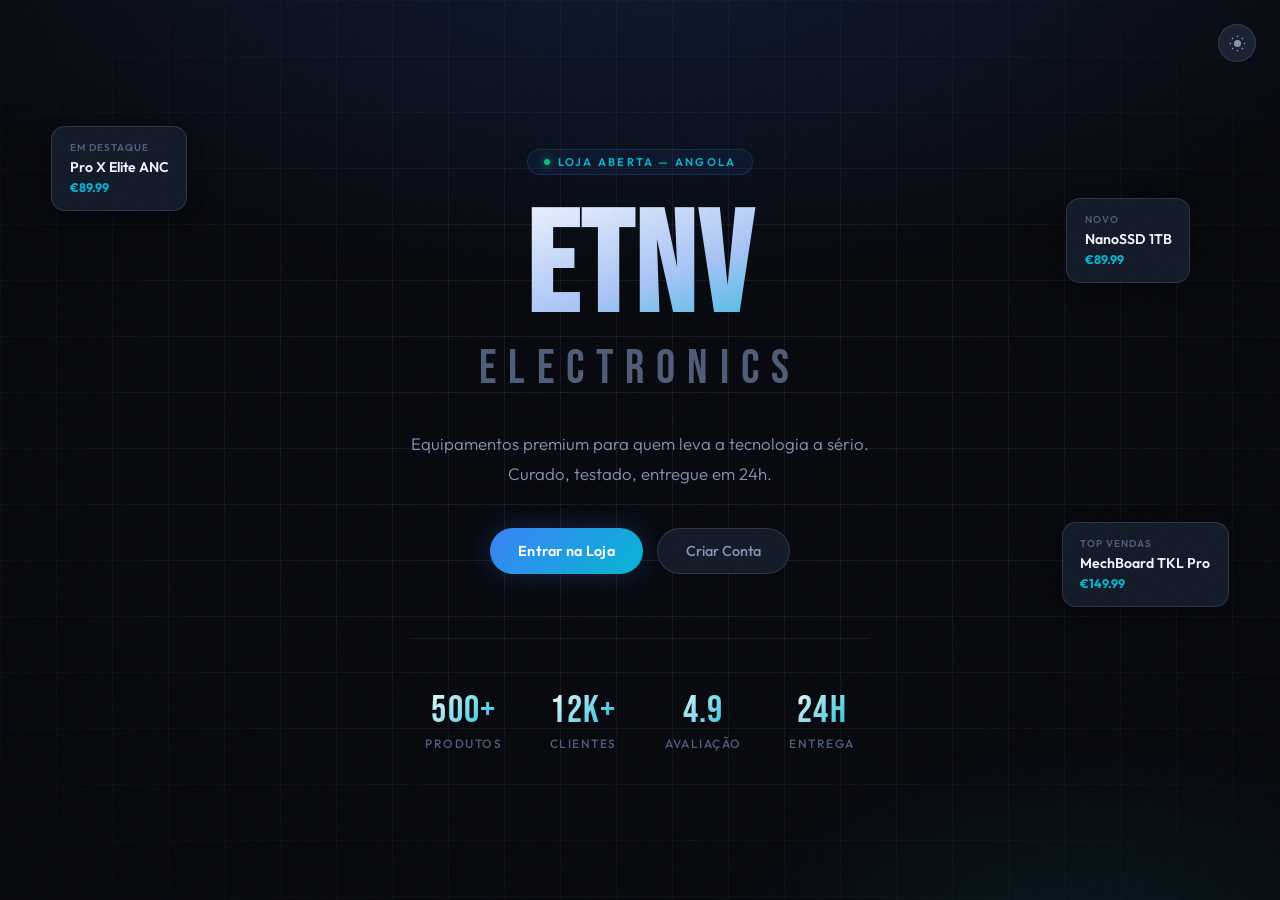
==== frontend/html/index.html @ c420787b "primeios passos do projecto com front e database" ====
<!DOCTYPE html>
<html lang="pt" data-theme="dark">
<head>
<meta charset="UTF-8"/>
<meta name="viewport" content="width=device-width, initial-scale=1.0"/>
<title>ETNV-ELECTRONICS</title>
<link rel="preconnect" href="https://fonts.googleapis.com"/>
<link href="https://fonts.googleapis.com/css2?family=Bebas+Neue&family=Outfit:wght@300;400;500;600;700&display=swap" rel="stylesheet"/>
<style>
/* ═══════════════════════════════════════════════
   TOKENS — DARK & LIGHT
═══════════════════════════════════════════════ */
:root {
  --font-head: 'Bebas Neue', sans-serif;
  --font-body: 'Outfit', sans-serif;
  --radius: 14px;
  --radius-sm: 9px;
  --radius-xs: 6px;
  --accent: #3b82f6;
  --accent2: #06b6d4;
  --green: #10b981;
  --red: #ef4444;
  --amber: #f59e0b;
  --accent-glow: rgba(59,130,246,0.22);
  --transition: 0.22s cubic-bezier(.4,0,.2,1);
}

[data-theme="dark"] {
  --bg:       #07090f;
  --bg2:      #0c1018;
  --bg3:      #10151f;
  --surface:  #131a28;
  --surface2: #192133;
  --surface3: #1f2a3f;
  --border:   rgba(255,255,255,0.07);
  --border2:  rgba(255,255,255,0.12);
  --text:     #f0f4ff;
  --text2:    #8896b3;
  --text3:    #4f5d78;
  --shadow:   0 12px 40px rgba(0,0,0,0.55);
  --shadow-sm:0 4px 16px rgba(0,0,0,0.4);
  --navbar-bg:rgba(7,9,15,0.88);
}

[data-theme="light"] {
  --bg:       #f4f6fb;
  --bg2:      #eaedf5;
  --bg3:      #e0e5f0;
  --surface:  #ffffff;
  --surface2: #f0f3fb;
  --surface3: #e8ecf6;
  --border:   rgba(0,0,0,0.07);
  --border2:  rgba(0,0,0,0.13);
  --text:     #0d1424;
  --text2:    #4a5578;
  --text3:    #9aa3bc;
  --shadow:   0 12px 40px rgba(0,0,0,0.1);
  --shadow-sm:0 4px 16px rgba(0,0,0,0.07);
  --navbar-bg:rgba(244,246,251,0.9);
}

/* ═══════════════════════════════════════════════
   RESET
═══════════════════════════════════════════════ */
*, *::before, *::after { box-sizing: border-box; margin: 0; padding: 0; }
html { scroll-behavior: smooth; }
body {
  font-family: var(--font-body);
  background: var(--bg);
  color: var(--text);
  min-height: 100vh;
  overflow-x: hidden;
  transition: background var(--transition), color var(--transition);
}

/* ═══════════════════════════════════════════════
   SCREENS
═══════════════════════════════════════════════ */
.screen { display: none; min-height: 100vh; }
.screen.active { display: flex; flex-direction: column; }

/* ═══════════════════════════════════════════════
   SUBTLE GRAIN (dark only)
═══════════════════════════════════════════════ */
[data-theme="dark"] body::before {
  content:'';
  position:fixed; inset:0;
  background-image:url("data:image/svg+xml,%3Csvg viewBox='0 0 200 200' xmlns='http://www.w3.org/2000/svg'%3E%3Cfilter id='n'%3E%3CfeTurbulence type='fractalNoise' baseFrequency='0.85' numOctaves='4' stitchTiles='stitch'/%3E%3C/filter%3E%3Crect width='100%25' height='100%25' filter='url(%23n)' opacity='0.04'/%3E%3C/svg%3E");
  pointer-events:none; z-index:9999; opacity:0.5;
}

/* ═══════════════════════════════════════════════
   THEME TOGGLE BUTTON (global)
═══════════════════════════════════════════════ */
.theme-toggle {
  width: 38px; height: 38px;
  border-radius: 50%;
  background: var(--surface2);
  border: 1px solid var(--border2);
  color: var(--text2);
  cursor: pointer;
  display: flex; align-items: center; justify-content: center;
  transition: all var(--transition);
  flex-shrink: 0;
}
.theme-toggle:hover { border-color: var(--accent); color: var(--accent); }
.theme-toggle svg { width: 17px; height: 17px; fill: currentColor; }

/* ═══════════════════════════════════════════════
   LANDING PAGE
═══════════════════════════════════════════════ */
#landing {
  position: relative;
  justify-content: center; align-items: center;
  overflow: hidden;
  background: var(--bg);
}

[data-theme="dark"] #landing {
  background:
    radial-gradient(ellipse 90% 55% at 50% -5%, rgba(59,130,246,0.14) 0%, transparent 65%),
    radial-gradient(ellipse 50% 40% at 85% 105%, rgba(6,182,212,0.08) 0%, transparent 55%),
    #07090f;
}
[data-theme="light"] #landing {
  background:
    radial-gradient(ellipse 90% 55% at 50% -5%, rgba(59,130,246,0.09) 0%, transparent 65%),
    #f4f6fb;
}

.landing-grid {
  position: absolute; inset: 0;
  background-image:
    linear-gradient(var(--border) 1px, transparent 1px),
    linear-gradient(90deg, var(--border) 1px, transparent 1px);
  background-size: 56px 56px;
  mask-image: radial-gradient(ellipse 75% 75% at 50% 50%, black 20%, transparent 100%);
}

/* Top-right theme toggle on landing */
.landing-topbar {
  position: absolute; top: 1.5rem; right: 1.5rem;
  z-index: 10;
}

.landing-content {
  position: relative; z-index: 2;
  text-align: center;
  max-width: 820px;
  padding: 2rem;
  animation: fadeUp 0.9s ease both;
}

.brand-badge {
  display: inline-flex; align-items: center; gap: 8px;
  background: rgba(59,130,246,0.08);
  border: 1px solid rgba(59,130,246,0.2);
  border-radius: 100px;
  padding: 5px 16px;
  font-size: 0.7rem;
  letter-spacing: 0.2em;
  text-transform: uppercase;
  color: var(--accent2);
  margin-bottom: 2rem;
  font-weight: 600;
}

.brand-badge-dot {
  width: 6px; height: 6px;
  border-radius: 50%;
  background: var(--green);
  box-shadow: 0 0 8px var(--green);
  animation: pulseDot 2s infinite;
}

.landing-title {
  font-family: var(--font-head);
  font-size: clamp(4rem, 11vw, 9rem);
  line-height: 0.9;
  letter-spacing: 0.02em;
  color: var(--text);
  margin-bottom: 0.4rem;
}

[data-theme="dark"] .landing-title {
  background: linear-gradient(160deg, #fff 0%, #a8c4f5 55%, var(--accent2) 100%);
  -webkit-background-clip: text;
  -webkit-text-fill-color: transparent;
  background-clip: text;
}

.landing-title-sub {
  font-family: var(--font-head);
  font-size: clamp(1.5rem, 4vw, 3rem);
  letter-spacing: 0.25em;
  color: var(--text3);
  margin-bottom: 2rem;
  text-transform: uppercase;
}

.landing-sub {
  font-size: 1.05rem;
  color: var(--text2);
  line-height: 1.75;
  max-width: 460px;
  margin: 0 auto 2.5rem;
  font-weight: 300;
}

.landing-btns { display: flex; gap: 0.875rem; justify-content: center; flex-wrap: wrap; }

.btn-primary {
  display: inline-flex; align-items: center; gap: 8px;
  background: linear-gradient(135deg, var(--accent), var(--accent2));
  color: #fff;
  border: none;
  padding: 13px 28px;
  border-radius: 100px;
  font-family: var(--font-body);
  font-size: 0.9rem;
  font-weight: 600;
  cursor: pointer;
  transition: all var(--transition);
  box-shadow: 0 0 28px var(--accent-glow);
  letter-spacing: 0.02em;
}
.btn-primary:hover { transform: translateY(-2px); box-shadow: 0 0 44px rgba(59,130,246,0.45); }

.btn-ghost {
  display: inline-flex; align-items: center; gap: 8px;
  background: var(--surface);
  color: var(--text2);
  border: 1px solid var(--border2);
  padding: 13px 28px;
  border-radius: 100px;
  font-family: var(--font-body);
  font-size: 0.9rem;
  font-weight: 500;
  cursor: pointer;
  transition: all var(--transition);
}
.btn-ghost:hover { border-color: var(--accent); color: var(--text); }

.landing-stats {
  display: flex; gap: 3rem; justify-content: center;
  margin-top: 4rem;
  padding-top: 3rem;
  border-top: 1px solid var(--border);
  flex-wrap: wrap;
}

.stat { text-align: center; }
.stat-num {
  font-family: var(--font-head);
  font-size: 2.4rem;
  color: var(--text);
  letter-spacing: 0.03em;
}
[data-theme="dark"] .stat-num {
  background: linear-gradient(135deg, #fff, var(--accent2));
  -webkit-background-clip: text;
  -webkit-text-fill-color: transparent;
  background-clip: text;
}
.stat-label { font-size: 0.75rem; color: var(--text3); margin-top: 2px; text-transform: uppercase; letter-spacing: 0.12em; font-weight: 500; }

/* Floating cards */
.floating-cards { position: absolute; width:100%; height:100%; pointer-events:none; overflow:hidden; }

.float-card {
  position: absolute;
  background: var(--surface);
  border: 1px solid var(--border2);
  border-radius: var(--radius);
  padding: 0.9rem 1.1rem;
  backdrop-filter: blur(12px);
  font-size: 0.78rem;
  color: var(--text2);
  box-shadow: var(--shadow-sm);
  animation: floatAnim 7s ease-in-out infinite;
}
.float-card:nth-child(1) { top: 14%; left: 4%; animation-delay: 0s; }
.float-card:nth-child(2) { top: 58%; right: 4%; animation-delay: -2.5s; }
.float-card:nth-child(3) { top: 22%; right: 7%; animation-delay: -4.5s; }

.fc-label { font-size: 0.62rem; text-transform: uppercase; letter-spacing: 0.1em; color: var(--text3); margin-bottom: 4px; font-weight: 600; }
.fc-name { font-weight: 600; color: var(--text); font-size: 0.88rem; }
.fc-price { color: var(--accent2); font-weight: 700; margin-top: 4px; }

/* ═══════════════════════════════════════════════
   AUTH
═══════════════════════════════════════════════ */
#auth {
  justify-content: center; align-items: center;
  background: var(--bg);
  position: relative;
}

[data-theme="dark"] #auth {
  background: radial-gradient(ellipse 55% 45% at 25% 55%, rgba(59,130,246,0.07) 0%, transparent 55%), #07090f;
}

.auth-topbar {
  position: absolute; top: 1.5rem; right: 1.5rem;
}

.auth-card {
  background: var(--surface);
  border: 1px solid var(--border2);
  border-radius: 22px;
  padding: 2.75rem;
  width: 100%;
  max-width: 410px;
  box-shadow: var(--shadow);
  animation: fadeUp 0.55s ease both;
}

.auth-logo {
  font-family: var(--font-head);
  font-size: 1.5rem;
  letter-spacing: 0.05em;
  color: var(--text);
  margin-bottom: 0.35rem;
}
[data-theme="dark"] .auth-logo {
  background: linear-gradient(135deg, #fff, var(--accent2));
  -webkit-background-clip: text;
  -webkit-text-fill-color: transparent;
  background-clip: text;
}

.auth-title { font-family: var(--font-body); font-size: 1.4rem; font-weight: 700; margin-bottom: 0.35rem; }
.auth-sub { color: var(--text2); font-size: 0.875rem; margin-bottom: 1.75rem; font-weight: 400; }

.auth-tabs {
  display: flex; gap: 3px;
  background: var(--bg2);
  border-radius: var(--radius-sm);
  padding: 3px;
  margin-bottom: 1.75rem;
}

.auth-tab {
  flex: 1; padding: 8px;
  background: transparent; border: none;
  border-radius: 7px;
  color: var(--text3);
  font-family: var(--font-body);
  font-size: 0.83rem;
  font-weight: 600;
  cursor: pointer;
  transition: all var(--transition);
  letter-spacing: 0.02em;
}
.auth-tab.active { background: var(--surface2); color: var(--text); box-shadow: var(--shadow-sm); }

.field { margin-bottom: 1.1rem; }
.field label { display: block; font-size: 0.75rem; font-weight: 600; color: var(--text2); margin-bottom: 5px; letter-spacing: 0.06em; text-transform: uppercase; }

.field input {
  width: 100%;
  background: var(--bg2);
  border: 1px solid var(--border);
  border-radius: var(--radius-sm);
  padding: 11px 14px;
  color: var(--text);
  font-family: var(--font-body);
  font-size: 0.92rem;
  transition: border-color var(--transition), box-shadow var(--transition);
  outline: none;
}
.field input:focus { border-color: var(--accent); box-shadow: 0 0 0 3px rgba(59,130,246,0.12); }
.field input::placeholder { color: var(--text3); }

.auth-btn {
  width: 100%; margin-top: 0.5rem;
  padding: 13px;
  background: linear-gradient(135deg, var(--accent), var(--accent2));
  color: #fff; border: none;
  border-radius: var(--radius-sm);
  font-family: var(--font-body);
  font-size: 0.95rem; font-weight: 700;
  cursor: pointer; transition: all var(--transition);
  box-shadow: 0 4px 18px var(--accent-glow);
  letter-spacing: 0.04em;
}
.auth-btn:hover { transform: translateY(-1px); box-shadow: 0 8px 30px rgba(59,130,246,0.38); }

.auth-back {
  display: inline-flex; align-items: center; gap: 5px;
  background: none; border: none;
  color: var(--text3); font-size: 0.82rem;
  cursor: pointer; padding: 0; margin-bottom: 1.4rem;
  transition: color var(--transition); font-family: var(--font-body);
}
.auth-back:hover { color: var(--text); }

/* ═══════════════════════════════════════════════
   NAVBAR
═══════════════════════════════════════════════ */
.navbar {
  position: sticky; top: 0; z-index: 100;
  display: flex; align-items: center; justify-content: space-between;
  padding: 0 2rem;
  height: 62px;
  background: var(--navbar-bg);
  backdrop-filter: blur(18px);
  -webkit-backdrop-filter: blur(18px);
  border-bottom: 1px solid var(--border);
  transition: background var(--transition);
}

.nav-logo {
  font-family: var(--font-head);
  font-size: 1.25rem;
  letter-spacing: 0.04em;
  cursor: pointer;
  color: var(--text);
}
[data-theme="dark"] .nav-logo {
  background: linear-gradient(135deg, #fff 0%, var(--accent2) 100%);
  -webkit-background-clip: text;
  -webkit-text-fill-color: transparent;
  background-clip: text;
}

.nav-links { display: flex; gap: 2px; }

.nav-link {
  background: none; border: none;
  color: var(--text3); font-family: var(--font-body);
  font-size: 0.875rem; font-weight: 500;
  padding: 6px 13px; border-radius: var(--radius-xs);
  cursor: pointer; transition: all var(--transition);
}
.nav-link:hover, .nav-link.active { color: var(--text); background: var(--surface2); }

.nav-right { display: flex; align-items: center; gap: 0.6rem; }

.cart-btn {
  display: flex; align-items: center; gap: 7px;
  background: var(--surface);
  border: 1px solid var(--border2);
  color: var(--text);
  padding: 7px 15px;
  border-radius: 100px;
  font-family: var(--font-body); font-size: 0.875rem; font-weight: 500;
  cursor: pointer; transition: all var(--transition);
}
.cart-btn:hover { border-color: var(--accent); background: rgba(59,130,246,0.06); }

/* Cart icon SVG inline */
.cart-icon { width: 16px; height: 16px; stroke: currentColor; fill: none; stroke-width: 1.8; }

.cart-badge {
  background: var(--accent);
  color: #fff;
  border-radius: 100px;
  padding: 1px 7px;
  font-size: 0.68rem; font-weight: 700;
  min-width: 20px; text-align: center;
}

.avatar-btn {
  width: 36px; height: 36px;
  border-radius: 50%;
  background: linear-gradient(135deg, var(--accent), var(--accent2));
  border: none; cursor: pointer;
  display: flex; align-items: center; justify-content: center;
  font-family: var(--font-body); font-weight: 700;
  font-size: 0.82rem; color: #fff;
  transition: all var(--transition);
  overflow: hidden;
  flex-shrink: 0;
}
.avatar-btn:hover { transform: scale(1.06); }
.avatar-btn img { width: 100%; height: 100%; object-fit: cover; border-radius: 50%; }

/* ═══════════════════════════════════════════════
   HOME — HERO
═══════════════════════════════════════════════ */
.hero-section {
  padding: 4.5rem 2rem 3rem;
  max-width: 1200px; margin: 0 auto;
  display: grid; grid-template-columns: 1fr 1fr;
  gap: 3.5rem; align-items: center;
}

@media (max-width: 768px) {
  .hero-section { grid-template-columns: 1fr; gap: 2rem; padding: 3rem 1.25rem 2rem; }
  .hero-visual { display: none; }
  .cart-layout { grid-template-columns: 1fr; }
  .info-grid { grid-template-columns: 1fr; }
  .profile-edit-grid { grid-template-columns: 1fr; }
  .nav-links { display: none; }
  .floating-cards { display: none; }
  .landing-stats { gap: 1.5rem; }
}

.hero-eyebrow {
  display: inline-flex; align-items: center; gap: 6px;
  background: rgba(16,185,129,0.08);
  border: 1px solid rgba(16,185,129,0.18);
  border-radius: 100px;
  padding: 4px 12px;
  font-size: 0.7rem; font-weight: 600;
  color: var(--green);
  letter-spacing: 0.14em; text-transform: uppercase;
  margin-bottom: 1.25rem;
}
.hero-eyebrow-dot { width: 5px; height: 5px; border-radius: 50%; background: var(--green); animation: pulseDot 2s infinite; }

.hero-title {
  font-family: var(--font-head);
  font-size: clamp(2.2rem, 5vw, 3.8rem);
  line-height: 1;
  letter-spacing: 0.02em;
  margin-bottom: 1rem;
  color: var(--text);
}
.hero-title span { color: var(--accent); }
[data-theme="dark"] .hero-title span {
  background: linear-gradient(135deg, var(--accent), var(--accent2));
  -webkit-background-clip: text;
  -webkit-text-fill-color: transparent;
  background-clip: text;
}

.hero-desc { color: var(--text2); line-height: 1.72; margin-bottom: 1.85rem; font-size: 0.97rem; font-weight: 400; }

.hero-visual {
  background: var(--surface);
  border: 1px solid var(--border2);
  border-radius: 22px;
  aspect-ratio: 4/3;
  display: flex; align-items: center; justify-content: center;
  position: relative; overflow: hidden;
}

[data-theme="dark"] .hero-visual::before {
  content:'';
  position: absolute; inset: 0;
  background: radial-gradient(circle at 55% 35%, rgba(59,130,246,0.12), transparent 60%);
}

.hero-visual-graphic {
  position: relative; z-index: 1;
  display: flex; flex-direction: column; align-items: center; gap: 1rem;
}

.hero-visual-ring {
  width: 120px; height: 120px;
  border-radius: 50%;
  border: 2px solid var(--border2);
  display: flex; align-items: center; justify-content: center;
  position: relative;
}
.hero-visual-ring::before {
  content:'';
  position: absolute; inset: -8px;
  border-radius: 50%;
  border: 1px dashed var(--border);
  animation: spinSlow 12s linear infinite;
}
.hero-visual-icon {
  width: 56px; height: 56px;
  background: linear-gradient(135deg, var(--accent), var(--accent2));
  border-radius: 16px;
  display: flex; align-items: center; justify-content: center;
}
.hero-visual-icon svg { width: 28px; height: 28px; fill: #fff; }
.hero-visual-label { font-size: 0.75rem; color: var(--text3); letter-spacing: 0.1em; text-transform: uppercase; font-weight: 500; }

/* ═══════════════════════════════════════════════
   CATEGORIES & FILTER CHIPS
═══════════════════════════════════════════════ */
.categories-row {
  max-width: 1200px; margin: 0 auto;
  padding: 0 2rem 2.5rem;
  display: flex; gap: 0.625rem; flex-wrap: wrap;
}

.cat-chip {
  display: flex; align-items: center; gap: 6px;
  background: var(--surface);
  border: 1px solid var(--border);
  border-radius: 100px;
  padding: 7px 16px;
  font-size: 0.82rem; font-weight: 500;
  cursor: pointer; transition: all var(--transition);
  color: var(--text2);
}
.cat-chip svg { width: 13px; height: 13px; stroke: currentColor; fill: none; stroke-width: 2; }
.cat-chip:hover, .cat-chip.active { border-color: var(--accent); color: var(--accent); background: rgba(59,130,246,0.07); }

.section-header {
  max-width: 1200px; margin: 0 auto;
  padding: 0.5rem 2rem 1rem;
  display: flex; align-items: center; justify-content: space-between;
}

.section-title {
  font-family: var(--font-head);
  font-size: 1.6rem;
  letter-spacing: 0.04em;
  color: var(--text);
}

.see-all {
  background: none; border: none;
  color: var(--accent); font-size: 0.83rem;
  cursor: pointer; font-weight: 600;
  transition: color var(--transition);
  font-family: var(--font-body);
  display: flex; align-items: center; gap: 4px;
}
.see-all:hover { color: var(--accent2); }

/* ═══════════════════════════════════════════════
   PRODUCTS GRID & CARDS
═══════════════════════════════════════════════ */
.products-grid {
  display: grid;
  grid-template-columns: repeat(auto-fill, minmax(228px, 1fr));
  gap: 1.1rem;
  max-width: 1200px; margin: 0 auto;
  padding: 0.5rem 2rem 4rem;
}

.product-card {
  background: var(--surface);
  border: 1px solid var(--border);
  border-radius: var(--radius);
  overflow: hidden;
  cursor: pointer;
  transition: all var(--transition);
  position: relative;
  display: flex; flex-direction: column;
}
.product-card:hover {
  border-color: rgba(59,130,246,0.3);
  transform: translateY(-4px);
  box-shadow: 0 18px 44px rgba(0,0,0,0.25), 0 0 0 1px rgba(59,130,246,0.08);
}

.card-badge {
  position: absolute; top: 10px; left: 10px;
  color: #fff;
  font-size: 0.63rem; font-weight: 700;
  padding: 3px 9px; border-radius: 100px;
  letter-spacing: 0.07em; text-transform: uppercase;
  z-index: 1;
}
.card-badge.new { background: var(--green); }
.card-badge.sale { background: var(--amber); }

.card-img {
  width: 100%; aspect-ratio: 1;
  background: var(--bg2);
  display: flex; align-items: center; justify-content: center;
  position: relative; overflow: hidden;
}
.card-img svg { width: 64px; height: 64px; opacity: 0.7; }
.card-img-inner { transition: transform var(--transition); }
.product-card:hover .card-img-inner { transform: scale(1.06); }

.card-body { padding: 1rem; flex: 1; display: flex; flex-direction: column; }
.card-cat { font-size: 0.65rem; color: var(--text3); text-transform: uppercase; letter-spacing: 0.12em; margin-bottom: 5px; font-weight: 600; }
.card-name { font-family: var(--font-body); font-size: 0.92rem; font-weight: 600; line-height: 1.3; margin-bottom: 5px; color: var(--text); }
.card-desc { font-size: 0.76rem; color: var(--text3); line-height: 1.55; margin-bottom: 0.9rem; flex: 1; }

.card-footer { display: flex; align-items: center; justify-content: space-between; margin-top: auto; }

.card-price { font-family: var(--font-body); font-size: 1.05rem; font-weight: 700; color: var(--text); }
.card-price .old-price { font-size: 0.72rem; color: var(--text3); text-decoration: line-through; display: block; font-weight: 400; }

.add-btn {
  width: 34px; height: 34px;
  background: var(--accent);
  border: none; border-radius: var(--radius-xs);
  color: #fff; font-size: 1.15rem;
  cursor: pointer; transition: all var(--transition);
  display: flex; align-items: center; justify-content: center;
  flex-shrink: 0; font-family: var(--font-body); font-weight: 700;
}
.add-btn:hover { background: var(--accent2); transform: scale(1.07); }
.add-btn.added { background: var(--green); animation: popBtn 0.3s ease; }

/* ═══════════════════════════════════════════════
   SEARCH BAR
═══════════════════════════════════════════════ */
.search-bar-wrap {
  max-width: 1200px; margin: 0 auto;
  padding: 1.5rem 2rem 0.5rem;
  display: flex; gap: 0.75rem; align-items: center; flex-wrap: wrap;
}

.search-input-wrap { flex: 1; min-width: 220px; position: relative; display: flex; align-items: center; }

.search-icon { position: absolute; left: 13px; color: var(--text3); pointer-events: none; }
.search-icon svg { width: 16px; height: 16px; stroke: currentColor; fill: none; stroke-width: 2; }

.search-input {
  width: 100%;
  background: var(--surface);
  border: 1px solid var(--border);
  border-radius: var(--radius-sm);
  padding: 10px 38px 10px 38px;
  color: var(--text);
  font-family: var(--font-body);
  font-size: 0.9rem;
  outline: none;
  transition: border-color var(--transition), box-shadow var(--transition);
}
.search-input:focus { border-color: var(--accent); box-shadow: 0 0 0 3px rgba(59,130,246,0.1); }
.search-input::placeholder { color: var(--text3); }

/* ═══════════════════════════════════════════════
   CART
═══════════════════════════════════════════════ */
.cart-layout {
  max-width: 1100px; margin: 0 auto;
  padding: 2.5rem 2rem;
  display: grid; grid-template-columns: 1fr 320px;
  gap: 1.75rem; flex: 1;
}

.cart-header {
  font-family: var(--font-head);
  font-size: 1.7rem; letter-spacing: 0.04em;
  margin-bottom: 1.4rem;
  display: flex; align-items: center; gap: 12px;
  color: var(--text);
}

.cart-count-badge {
  background: var(--surface2);
  border: 1px solid var(--border);
  border-radius: var(--radius-xs);
  padding: 2px 10px;
  font-size: 0.82rem; font-family: var(--font-body);
  color: var(--text2); font-weight: 500;
}

.cart-empty {
  text-align: center; padding: 4rem 2rem;
  color: var(--text3);
}
.cart-empty-icon { width: 64px; height: 64px; margin: 0 auto 1rem; opacity: 0.3; }
.cart-empty-icon svg { width: 100%; height: 100%; stroke: currentColor; fill: none; stroke-width: 1.2; }
.cart-empty h3 { font-family: var(--font-body); font-size: 1.1rem; color: var(--text2); margin-bottom: 0.4rem; font-weight: 600; }

.cart-item {
  display: flex; align-items: center; gap: 1rem;
  background: var(--surface);
  border: 1px solid var(--border);
  border-radius: var(--radius);
  padding: 0.9rem 1rem;
  margin-bottom: 0.65rem;
  transition: border-color var(--transition);
  animation: fadeUp 0.3s ease both;
}
.cart-item:hover { border-color: var(--border2); }

.ci-img {
  width: 68px; height: 68px; flex-shrink: 0;
  background: var(--bg2);
  border-radius: var(--radius-sm);
  display: flex; align-items: center; justify-content: center;
  border: 1px solid var(--border);
}
.ci-img svg { width: 32px; height: 32px; opacity: 0.6; }

.ci-info { flex: 1; }
.ci-cat { font-size: 0.65rem; color: var(--text3); text-transform: uppercase; letter-spacing: 0.1em; font-weight: 600; }
.ci-name { font-weight: 600; font-size: 0.9rem; margin: 2px 0; color: var(--text); }
.ci-price { font-weight: 700; color: var(--accent2); font-size: 0.88rem; }

.qty-ctrl { display: flex; align-items: center; gap: 5px; }
.qty-btn {
  width: 27px; height: 27px;
  background: var(--bg2);
  border: 1px solid var(--border);
  border-radius: 6px;
  color: var(--text); cursor: pointer; transition: all var(--transition);
  font-size: 0.95rem; display: flex; align-items: center; justify-content: center;
  font-family: var(--font-body);
}
.qty-btn:hover { background: var(--surface2); border-color: var(--accent); }
.qty-num { font-weight: 700; font-size: 0.9rem; min-width: 22px; text-align: center; color: var(--text); }

.remove-btn {
  background: none; border: none;
  color: var(--text3); cursor: pointer; transition: color var(--transition);
  padding: 4px; display: flex;
}
.remove-btn:hover { color: var(--red); }
.remove-btn svg { width: 16px; height: 16px; stroke: currentColor; fill: none; stroke-width: 2; }

.cart-summary {
  background: var(--surface);
  border: 1px solid var(--border);
  border-radius: var(--radius);
  padding: 1.4rem;
  height: fit-content;
  position: sticky; top: 78px;
}

.summary-title { font-family: var(--font-head); font-size: 1.2rem; letter-spacing: 0.04em; margin-bottom: 1.25rem; }
.summary-row { display: flex; justify-content: space-between; font-size: 0.875rem; color: var(--text2); margin-bottom: 0.65rem; }
.summary-row.total {
  font-weight: 700; font-size: 1rem;
  color: var(--text);
  border-top: 1px solid var(--border);
  padding-top: 0.65rem; margin-top: 0.25rem;
}

.checkout-btn {
  width: 100%; margin-top: 1.1rem;
  padding: 13px;
  background: linear-gradient(135deg, var(--accent), var(--accent2));
  color: #fff; border: none;
  border-radius: var(--radius-sm);
  font-family: var(--font-body);
  font-size: 0.95rem; font-weight: 700;
  cursor: pointer; transition: all var(--transition);
  box-shadow: 0 4px 18px var(--accent-glow);
  letter-spacing: 0.04em;
}
.checkout-btn:hover { transform: translateY(-1px); box-shadow: 0 8px 30px rgba(59,130,246,0.38); }

.promo-input { display: flex; gap: 7px; margin-top: 0.9rem; }
.promo-input input {
  flex: 1;
  background: var(--bg2);
  border: 1px solid var(--border);
  border-radius: var(--radius-xs);
  padding: 9px 11px;
  color: var(--text);
  font-family: var(--font-body); font-size: 0.83rem;
  outline: none; transition: border-color var(--transition);
}
.promo-input input:focus { border-color: var(--accent); }
.promo-input input::placeholder { color: var(--text3); }

.promo-btn {
  padding: 9px 13px;
  background: var(--surface2);
  border: 1px solid var(--border);
  border-radius: var(--radius-xs);
  color: var(--text2); font-size: 0.78rem; font-weight: 600;
  cursor: pointer; transition: all var(--transition);
  font-family: var(--font-body); white-space: nowrap;
}
.promo-btn:hover { border-color: var(--accent); color: var(--accent); }

/* ═══════════════════════════════════════════════
   PROFILE
═══════════════════════════════════════════════ */
.profile-layout {
  max-width: 880px; margin: 0 auto;
  padding: 2.5rem 2rem; flex: 1;
}

.profile-card {
  background: var(--surface);
  border: 1px solid var(--border);
  border-radius: var(--radius);
  padding: 1.75rem;
  margin-bottom: 1.2rem;
}

.profile-header {
  display: flex; align-items: center; gap: 1.5rem;
  margin-bottom: 1.5rem;
  flex-wrap: wrap;
}

/* Avatar with upload */
.profile-avatar-wrap {
  position: relative; flex-shrink: 0;
  cursor: pointer;
}

.profile-avatar {
  width: 80px; height: 80px;
  border-radius: 50%;
  background: linear-gradient(135deg, var(--accent), var(--accent2));
  display: flex; align-items: center; justify-content: center;
  font-family: var(--font-body); font-weight: 800;
  font-size: 1.75rem; color: #fff;
  overflow: hidden;
  border: 3px solid var(--surface2);
  transition: opacity var(--transition);
}
.profile-avatar img { width: 100%; height: 100%; object-fit: cover; }
.profile-avatar-wrap:hover .profile-avatar { opacity: 0.8; }

.profile-avatar-overlay {
  position: absolute; inset: 0;
  border-radius: 50%;
  display: flex; align-items: center; justify-content: center;
  opacity: 0; transition: opacity var(--transition);
  background: rgba(0,0,0,0.45);
}
.profile-avatar-wrap:hover .profile-avatar-overlay { opacity: 1; }
.profile-avatar-overlay svg { width: 20px; height: 20px; stroke: #fff; fill: none; stroke-width: 2; }

.profile-info-col { flex: 1; }
.profile-name { font-family: var(--font-body); font-size: 1.25rem; font-weight: 700; color: var(--text); }
.profile-email { color: var(--text2); font-size: 0.875rem; margin-top: 2px; }
.profile-member { font-size: 0.72rem; color: var(--text3); margin-top: 6px; text-transform: uppercase; letter-spacing: 0.1em; font-weight: 500; }

.profile-actions { display: flex; gap: 0.6rem; flex-wrap: wrap; margin-top: 0.75rem; }
.btn-edit {
  display: inline-flex; align-items: center; gap: 5px;
  background: var(--surface2);
  border: 1px solid var(--border2);
  border-radius: 100px;
  padding: 6px 14px;
  font-size: 0.8rem; font-weight: 600; color: var(--text2);
  cursor: pointer; transition: all var(--transition);
  font-family: var(--font-body);
}
.btn-edit svg { width: 13px; height: 13px; stroke: currentColor; fill: none; stroke-width: 2; }
.btn-edit:hover { border-color: var(--accent); color: var(--accent); }

.profile-stats {
  display: grid; grid-template-columns: repeat(3, 1fr); gap: 0.9rem;
}

.ps-item {
  background: var(--bg2);
  border: 1px solid var(--border);
  border-radius: var(--radius-sm);
  padding: 1rem; text-align: center;
}
.ps-num { font-family: var(--font-head); font-size: 1.8rem; letter-spacing: 0.04em; color: var(--accent2); }
.ps-label { font-size: 0.7rem; color: var(--text3); margin-top: 1px; text-transform: uppercase; letter-spacing: 0.1em; font-weight: 500; }

.section-subtitle { font-family: var(--font-body); font-size: 0.85rem; font-weight: 700; margin-bottom: 1rem; color: var(--text2); text-transform: uppercase; letter-spacing: 0.08em; }

.info-grid { display: grid; grid-template-columns: 1fr 1fr; gap: 0.9rem; }
.info-item label { font-size: 0.7rem; color: var(--text3); text-transform: uppercase; letter-spacing: 0.1em; display: block; margin-bottom: 3px; font-weight: 600; }
.info-item span { font-size: 0.92rem; color: var(--text); font-weight: 500; }

/* Profile edit panel */
.profile-edit-panel {
  display: none;
  background: var(--surface);
  border: 1px solid var(--border2);
  border-radius: var(--radius);
  padding: 1.75rem;
  margin-bottom: 1.2rem;
  animation: fadeUp 0.3s ease;
}
.profile-edit-panel.open { display: block; }
.profile-edit-grid { display: grid; grid-template-columns: 1fr 1fr; gap: 1rem; }
.profile-edit-actions { display: flex; gap: 0.75rem; margin-top: 1.25rem; }

/* ═══════════════════════════════════════════════
   TOAST
═══════════════════════════════════════════════ */
.toast {
  position: fixed; bottom: 2rem; right: 2rem;
  background: var(--surface);
  border: 1px solid var(--border2);
  border-left: 3px solid var(--green);
  border-radius: var(--radius-sm);
  padding: 0.9rem 1.3rem;
  box-shadow: var(--shadow);
  font-size: 0.875rem;
  z-index: 9998;
  display: flex; align-items: center; gap: 8px;
  animation: slideInToast 0.3s ease, fadeOutToast 0.3s ease 2.5s both;
  pointer-events: none;
  max-width: 320px;
  color: var(--text);
}

/* ═══════════════════════════════════════════════
   FOOTER
═══════════════════════════════════════════════ */
footer {
  border-top: 1px solid var(--border);
  padding: 1.4rem 2rem;
  text-align: center;
  font-size: 0.78rem;
  color: var(--text3);
}
footer strong { color: var(--accent2); font-weight: 600; }

/* ═══════════════════════════════════════════════
   DIVIDER
═══════════════════════════════════════════════ */
.divider {
  max-width: 1200px; margin: 0 auto 2rem;
  padding: 0 2rem;
}
.divider hr { border: none; border-top: 1px solid var(--border); }

/* ═══════════════════════════════════════════════
   KEYFRAMES
═══════════════════════════════════════════════ */
@keyframes fadeUp {
  from { opacity: 0; transform: translateY(20px); }
  to   { opacity: 1; transform: translateY(0); }
}
@keyframes floatAnim {
  0%, 100% { transform: translateY(0px); }
  50%       { transform: translateY(-10px); }
}
@keyframes pulseDot {
  0%, 100% { opacity: 1; transform: scale(1); }
  50%       { opacity: 0.5; transform: scale(0.8); }
}
@keyframes popBtn {
  0%  { transform: scale(1); }
  50% { transform: scale(1.3); }
  100%{ transform: scale(1); }
}
@keyframes slideInToast {
  from { opacity: 0; transform: translateX(18px); }
  to   { opacity: 1; transform: translateX(0); }
}
@keyframes fadeOutToast {
  from { opacity: 1; }
  to   { opacity: 0; }
}
@keyframes spinSlow {
  from { transform: rotate(0deg); }
  to   { transform: rotate(360deg); }
}

/* ═══════════════════════════════════════════════
   UTILITY
═══════════════════════════════════════════════ */
.hidden { display: none !important; }
</style>
</head>
<body>

<!-- ████████████████████████████████ LANDING ████████████████████████████████ -->
<div id="landing" class="screen active">
  <div class="landing-topbar">
    <button class="theme-toggle" onclick="toggleTheme()" title="Alternar tema">
      <svg id="theme-icon-landing" viewBox="0 0 24 24"><path d="M21 12.79A9 9 0 1 1 11.21 3 7 7 0 0 0 21 12.79z"/></svg>
    </button>
  </div>

  <div class="landing-grid"></div>

  <div class="floating-cards">
    <div class="float-card">
      <div class="fc-label">Em destaque</div>
      <div class="fc-name">Pro X Elite ANC</div>
      <div class="fc-price">€89.99</div>
    </div>
    <div class="float-card">
      <div class="fc-label">Top vendas</div>
      <div class="fc-name">MechBoard TKL Pro</div>
      <div class="fc-price">€149.99</div>
    </div>
    <div class="float-card">
      <div class="fc-label">Novo</div>
      <div class="fc-name">NanoSSD 1TB</div>
      <div class="fc-price">€89.99</div>
    </div>
  </div>

  <div class="landing-content">
    <div class="brand-badge">
      <span class="brand-badge-dot"></span>
      Loja Aberta — Angola
    </div>
    <h1 class="landing-title">ETNV</h1>
    <div class="landing-title-sub">Electronics</div>
    <p class="landing-sub">Equipamentos premium para quem leva a tecnologia a sério. Curado, testado, entregue em 24h.</p>
    <div class="landing-btns">
      <button class="btn-primary" onclick="goTo('auth')">Entrar na Loja</button>
      <button class="btn-ghost" onclick="goTo('auth')">Criar Conta</button>
    </div>
    <div class="landing-stats">
      <div class="stat"><div class="stat-num">500+</div><div class="stat-label">Produtos</div></div>
      <div class="stat"><div class="stat-num">12K+</div><div class="stat-label">Clientes</div></div>
      <div class="stat"><div class="stat-num">4.9</div><div class="stat-label">Avaliação</div></div>
      <div class="stat"><div class="stat-num">24h</div><div class="stat-label">Entrega</div></div>
    </div>
  </div>
</div>

<!-- ████████████████████████████████ AUTH ████████████████████████████████ -->
<div id="auth" class="screen">
  <div class="auth-topbar">
    <button class="theme-toggle" onclick="toggleTheme()" title="Alternar tema">
      <svg id="theme-icon-auth" viewBox="0 0 24 24"><path d="M21 12.79A9 9 0 1 1 11.21 3 7 7 0 0 0 21 12.79z"/></svg>
    </button>
  </div>
  <div style="flex:1;display:flex;align-items:center;justify-content:center;padding:2rem;">
    <div class="auth-card">
      <button class="auth-back" onclick="goTo('landing')">&#8592; Voltar</button>
      <div class="auth-logo">ETNV-ELECTRONICS</div>
      <h2 class="auth-title">Bem-vindo</h2>
      <p class="auth-sub">Acede à tua conta ou cria uma nova.</p>
      <div class="auth-tabs">
        <button class="auth-tab active" onclick="switchTab('login',this)">Login</button>
        <button class="auth-tab" onclick="switchTab('register',this)">Registar</button>
      </div>
      <div id="login-form">
        <div class="field"><label>Email</label><input type="email" placeholder="email@exemplo.com" id="login-email"/></div>
        <div class="field"><label>Password</label><input type="password" placeholder="••••••••" id="login-pass"/></div>
        <button class="auth-btn" onclick="doLogin()">Entrar na Conta &rarr;</button>
      </div>
      <div id="register-form" style="display:none;">
        <div class="field"><label>Nome Completo</label><input type="text" placeholder="O teu nome" id="reg-name"/></div>
        <div class="field"><label>Email</label><input type="email" placeholder="email@exemplo.com" id="reg-email"/></div>
        <div class="field"><label>Password</label><input type="password" placeholder="Mínimo 6 caracteres" id="reg-pass"/></div>
        <button class="auth-btn" onclick="doRegister()">Criar Conta &rarr;</button>
      </div>
    </div>
  </div>
</div>

<!-- ████████████████████████████████ MAIN APP ████████████████████████████████ -->
<div id="main" class="screen">

  <!-- NAVBAR -->
  <nav class="navbar">
    <div class="nav-logo" onclick="setView('home')">ELECTRONICS</div>
    <div class="nav-links">
      <button class="nav-link active" onclick="setView('home',this)" id="nl-home">Home</button>
      <button class="nav-link" onclick="setView('products',this)" id="nl-products">Produtos</button>
      <button class="nav-link" onclick="setView('profile',this)" id="nl-profile">Perfil</button>
    </div>
    <div class="nav-right">
      <button class="theme-toggle" onclick="toggleTheme()" title="Alternar tema">
        <svg id="theme-icon-main" viewBox="0 0 24 24"><path d="M21 12.79A9 9 0 1 1 11.21 3 7 7 0 0 0 21 12.79z"/></svg>
      </button>
      <button class="cart-btn" onclick="setView('cart')">
        <svg class="cart-icon" viewBox="0 0 24 24"><path d="M6 2L3 6v14a2 2 0 002 2h14a2 2 0 002-2V6l-3-4z"/><line x1="3" y1="6" x2="21" y2="6"/><path d="M16 10a4 4 0 01-8 0"/></svg>
        Carrinho
        <span class="cart-badge" id="cart-count">0</span>
      </button>
      <button class="avatar-btn" onclick="setView('profile')" id="avatar-btn">U</button>
    </div>
  </nav>

  <!-- ────────── HOME VIEW ────────── -->
  <div id="view-home">
    <div class="hero-section">
      <div>
        <div class="hero-eyebrow">
          <span class="hero-eyebrow-dot"></span>
          Novidades disponíveis
        </div>
        <h1 class="hero-title">A <span>melhor</span><br>tecnologia<br>ao teu alcance</h1>
        <p class="hero-desc">Descobre a nossa seleção de eletrónicos premium — auriculares, teclados mecânicos, mouses gaming e muito mais.</p>
        <button class="btn-primary" onclick="setView('products')">Ver Todos os Produtos &rarr;</button>
      </div>
      <div class="hero-visual">
        <div class="hero-visual-graphic">
          <div class="hero-visual-ring">
            <div class="hero-visual-icon">
              <!-- Headphones SVG -->
              <svg viewBox="0 0 24 24" fill="none" stroke="#fff" stroke-width="2" stroke-linecap="round" style="width:28px;height:28px">
                <path d="M3 18v-6a9 9 0 0118 0v6"/>
                <path d="M21 19a2 2 0 01-2 2h-1a2 2 0 01-2-2v-3a2 2 0 012-2h3zM3 19a2 2 0 002 2h1a2 2 0 002-2v-3a2 2 0 00-2-2H3z"/>
              </svg>
            </div>
          </div>
          <div class="hero-visual-label">Premium Electronics</div>
        </div>
      </div>
    </div>

    <div class="categories-row">
      <button class="cat-chip active" onclick="filterCat('all',this)">
        <svg viewBox="0 0 24 24"><polyline points="22 12 18 12 15 21 9 3 6 12 2 12"/></svg>
        Todos
      </button>
      <button class="cat-chip" onclick="filterCat('audio',this)">
        <svg viewBox="0 0 24 24"><path d="M3 18v-6a9 9 0 0118 0v6"/><path d="M21 19a2 2 0 01-2 2h-1a2 2 0 01-2-2v-3a2 2 0 012-2h3zM3 19a2 2 0 002 2h1a2 2 0 002-2v-3a2 2 0 00-2-2H3z"/></svg>
        Audio
      </button>
      <button class="cat-chip" onclick="filterCat('teclado',this)">
        <svg viewBox="0 0 24 24"><rect x="2" y="6" width="20" height="12" rx="2"/><path d="M6 10h.01M10 10h.01M14 10h.01M18 10h.01M8 14h8"/></svg>
        Teclados
      </button>
      <button class="cat-chip" onclick="filterCat('mouse',this)">
        <svg viewBox="0 0 24 24"><rect x="6" y="3" width="12" height="18" rx="6"/><line x1="12" y1="3" x2="12" y2="9"/></svg>
        Mouses
      </button>
      <button class="cat-chip" onclick="filterCat('carregador',this)">
        <svg viewBox="0 0 24 24"><polyline points="23 7 13 17 8 12 1 18"/><polyline points="17 7 23 7 23 13"/></svg>
        Carregadores
      </button>
      <button class="cat-chip" onclick="filterCat('storage',this)">
        <svg viewBox="0 0 24 24"><ellipse cx="12" cy="5" rx="9" ry="3"/><path d="M21 12c0 1.66-4 3-9 3s-9-1.34-9-3"/><path d="M3 5v14c0 1.66 4 3 9 3s9-1.34 9-3V5"/></svg>
        Storage
      </button>
      <button class="cat-chip" onclick="filterCat('cabo',this)">
        <svg viewBox="0 0 24 24"><path d="M4 12v8a2 2 0 002 2h12a2 2 0 002-2v-8"/><polyline points="16 6 12 2 8 6"/><line x1="12" y1="2" x2="12" y2="15"/></svg>
        Cabos
      </button>
      <button class="cat-chip" onclick="filterCat('gadget',this)">
        <svg viewBox="0 0 24 24"><rect x="5" y="2" width="14" height="20" rx="2"/><line x1="12" y1="18" x2="12.01" y2="18"/></svg>
        Gadgets
      </button>
    </div>

    <div class="section-header">
      <div class="section-title">Em Destaque</div>
      <button class="see-all" onclick="setView('products')">Ver todos &rarr;</button>
    </div>
    <div class="products-grid" id="home-grid"></div>
  </div>

  <!-- ────────── PRODUCTS VIEW ────────── -->
  <div id="view-products" style="display:none;">
    <div class="section-header" style="padding-top:2rem;">
      <div class="section-title">Todos os Produtos</div>
    </div>
    <div class="search-bar-wrap">
      <div class="search-input-wrap">
        <span class="search-icon">
          <svg viewBox="0 0 24 24"><circle cx="11" cy="11" r="8"/><line x1="21" y1="21" x2="16.65" y2="16.65"/></svg>
        </span>
        <input class="search-input" type="text" placeholder="Pesquisar produtos..." id="search-input" oninput="onSearch()"/>
      </div>
    </div>
    <div class="categories-row">
      <button class="cat-chip active" onclick="filterCatP('all',this)">
        <svg viewBox="0 0 24 24"><polyline points="22 12 18 12 15 21 9 3 6 12 2 12"/></svg>
        Todos
      </button>
      <button class="cat-chip" onclick="filterCatP('audio',this)">Audio</button>
      <button class="cat-chip" onclick="filterCatP('teclado',this)">Teclados</button>
      <button class="cat-chip" onclick="filterCatP('mouse',this)">Mouses</button>
      <button class="cat-chip" onclick="filterCatP('carregador',this)">Carregadores</button>
      <button class="cat-chip" onclick="filterCatP('storage',this)">Storage</button>
      <button class="cat-chip" onclick="filterCatP('cabo',this)">Cabos</button>
      <button class="cat-chip" onclick="filterCatP('gadget',this)">Gadgets</button>
    </div>
    <div class="products-grid" id="products-grid"></div>
  </div>

  <!-- ────────── CART VIEW ────────── -->
  <div id="view-cart" style="display:none;flex:1;">
    <div class="cart-layout">
      <div>
        <div class="cart-header">
          Carrinho
          <span class="cart-count-badge" id="cart-header-count">0 itens</span>
        </div>
        <div id="cart-items-list"></div>
      </div>
      <div>
        <div class="cart-summary">
          <div class="summary-title">Resumo do Pedido</div>
          <div class="summary-row"><span>Subtotal</span><span id="sum-sub">€0.00</span></div>
          <div class="summary-row"><span>Envio</span><span id="sum-ship">€0.00</span></div>
          <div class="summary-row"><span>Desconto</span><span id="sum-disc" style="color:var(--green)">€0.00</span></div>
          <div class="summary-row total"><span>Total</span><span id="sum-total">€0.00</span></div>
          <div class="promo-input">
            <input type="text" placeholder="Código promo..." id="promo-code"/>
            <button class="promo-btn" onclick="applyPromo()">Aplicar</button>
          </div>
          <button class="checkout-btn" onclick="checkout()">Finalizar Compra &rarr;</button>
        </div>
      </div>
    </div>
  </div>

  <!-- ────────── PROFILE VIEW ────────── -->
  <div id="view-profile" style="display:none;">
    <div class="profile-layout">

      <!-- Profile card -->
      <div class="profile-card">
        <div class="profile-header">
          <div class="profile-avatar-wrap" onclick="triggerAvatarUpload()" title="Alterar foto de perfil">
            <div class="profile-avatar" id="profile-av">U</div>
            <div class="profile-avatar-overlay">
              <svg viewBox="0 0 24 24"><path d="M23 19a2 2 0 01-2 2H3a2 2 0 01-2-2V8a2 2 0 012-2h4l2-3h6l2 3h4a2 2 0 012 2z"/><circle cx="12" cy="13" r="4"/></svg>
            </div>
            <input type="file" id="avatar-file-input" accept="image/*" style="display:none;" onchange="handleAvatarUpload(event)"/>
          </div>
          <div class="profile-info-col">
            <div class="profile-name" id="profile-name-disp">Utilizador</div>
            <div class="profile-email" id="profile-email-disp">utilizador@email.com</div>
            <div class="profile-member">Membro desde Mai 2026</div>
            <div class="profile-actions">
              <button class="btn-edit" onclick="toggleEditPanel()">
                <svg viewBox="0 0 24 24"><path d="M11 4H4a2 2 0 00-2 2v14a2 2 0 002 2h14a2 2 0 002-2v-7"/><path d="M18.5 2.5a2.121 2.121 0 013 3L12 15l-4 1 1-4 9.5-9.5z"/></svg>
                Editar Perfil
              </button>
            </div>
          </div>
        </div>
        <div class="profile-stats">
          <div class="ps-item"><div class="ps-num" id="ps-orders">0</div><div class="ps-label">Pedidos</div></div>
          <div class="ps-item"><div class="ps-num" id="ps-cart">0</div><div class="ps-label">No Carrinho</div></div>
          <div class="ps-item"><div class="ps-num">4.9</div><div class="ps-label">Avaliação</div></div>
        </div>
      </div>

      <!-- Edit panel -->
      <div class="profile-edit-panel" id="profile-edit-panel">
        <div class="section-subtitle">Editar Informações</div>
        <div class="profile-edit-grid">
          <div class="field"><label>Nome</label><input type="text" id="edit-name" placeholder="Nome completo"/></div>
          <div class="field"><label>Email</label><input type="email" id="edit-email" placeholder="Email"/></div>
          <div class="field"><label>Telefone</label><input type="tel" id="edit-phone" placeholder="+244 9xx xxx xxx"/></div>
          <div class="field"><label>Cidade</label><input type="text" id="edit-city" placeholder="Luanda"/></div>
        </div>
        <div class="profile-edit-actions">
          <button class="btn-primary" style="border-radius:var(--radius-sm);padding:10px 22px;font-size:0.88rem;" onclick="saveProfile()">Guardar Alterações</button>
          <button class="btn-ghost" style="border-radius:var(--radius-sm);padding:10px 22px;font-size:0.88rem;" onclick="toggleEditPanel()">Cancelar</button>
        </div>
      </div>

      <!-- Account info -->
      <div class="profile-card">
        <div class="section-subtitle">Informações da Conta</div>
        <div class="info-grid">
          <div class="info-item"><label>Nome</label><span id="pi-name">—</span></div>
          <div class="info-item"><label>Email</label><span id="pi-email">—</span></div>
          <div class="info-item"><label>Membro desde</label><span>Mai 2026</span></div>
          <div class="info-item"><label>Estado</label><span style="color:var(--green);font-weight:600;">Ativo</span></div>
          <div class="info-item"><label>Telefone</label><span id="pi-phone">—</span></div>
          <div class="info-item"><label>Cidade</label><span id="pi-city">—</span></div>
        </div>
      </div>

      <button class="btn-ghost" style="width:100%;justify-content:center;margin-top:0.5rem;" onclick="logout()">Sair da Conta</button>
    </div>
  </div>

  <footer>
    &copy; 2026 <strong>ETNV-ELECTRONICS</strong> &mdash; Todos os direitos reservados.
  </footer>
</div>

<script>
// ─── SVG ICONS for product categories ───
const catIcons = {
  audio:      `<svg viewBox="0 0 24 24" fill="none" stroke="currentColor" stroke-width="1.4" stroke-linecap="round"><path d="M3 18v-6a9 9 0 0118 0v6"/><path d="M21 19a2 2 0 01-2 2h-1a2 2 0 01-2-2v-3a2 2 0 012-2h3zM3 19a2 2 0 002 2h1a2 2 0 002-2v-3a2 2 0 00-2-2H3z"/></svg>`,
  teclado:    `<svg viewBox="0 0 24 24" fill="none" stroke="currentColor" stroke-width="1.4" stroke-linecap="round"><rect x="2" y="6" width="20" height="12" rx="2"/><path d="M6 10h.01M10 10h.01M14 10h.01M18 10h.01M8 14h8"/></svg>`,
  mouse:      `<svg viewBox="0 0 24 24" fill="none" stroke="currentColor" stroke-width="1.4" stroke-linecap="round"><rect x="6" y="3" width="12" height="18" rx="6"/><line x1="12" y1="3" x2="12" y2="9"/></svg>`,
  carregador: `<svg viewBox="0 0 24 24" fill="none" stroke="currentColor" stroke-width="1.4" stroke-linecap="round"><path d="M5 12H3l9-9 9 9h-2"/><path d="M5 12v7a2 2 0 002 2h10a2 2 0 002-2v-7"/><path d="M9 21v-6a2 2 0 012-2h2a2 2 0 012 2v6"/></svg>`,
  storage:    `<svg viewBox="0 0 24 24" fill="none" stroke="currentColor" stroke-width="1.4" stroke-linecap="round"><ellipse cx="12" cy="5" rx="9" ry="3"/><path d="M21 12c0 1.66-4 3-9 3s-9-1.34-9-3"/><path d="M3 5v14c0 1.66 4 3 9 3s9-1.34 9-3V5"/></svg>`,
  cabo:       `<svg viewBox="0 0 24 24" fill="none" stroke="currentColor" stroke-width="1.4" stroke-linecap="round"><path d="M4 12v8a2 2 0 002 2h12a2 2 0 002-2v-8"/><polyline points="16 6 12 2 8 6"/><line x1="12" y1="2" x2="12" y2="15"/></svg>`,
  gadget:     `<svg viewBox="0 0 24 24" fill="none" stroke="currentColor" stroke-width="1.4" stroke-linecap="round"><rect x="5" y="2" width="14" height="20" rx="2"/><line x1="12" y1="18" x2="12.01" y2="18"/></svg>`,
};

// ─── DATA ───
const products = [
  { id:1,  name:'Pro X Elite ANC',     cat:'audio',      price:89.99,  old:119.99, badge:'sale', desc:'Cancelamento de ruído ativo, 40h bateria, drivers 40mm premium.' },
  { id:2,  name:'BassCore 500',        cat:'audio',      price:59.99,  old:null,   badge:null,   desc:'Graves profundos, design over-ear confortável, Bluetooth 5.3.' },
  { id:3,  name:'MechBoard TKL Pro',   cat:'teclado',    price:149.99, old:189.99, badge:'sale', desc:'Switches Red linear, RGB per-key, alumínio anodizado CNC.' },
  { id:4,  name:'TypeMaster 65%',      cat:'teclado',    price:119.99, old:null,   badge:'new',  desc:'Layout compacto 65%, switches Brown táteis, hot-swap.' },
  { id:5,  name:'Precision Air X',     cat:'mouse',      price:59.99,  old:null,   badge:null,   desc:'Sensor PixArt 3395, 26000 DPI, peso 52g, sem fio 2.4GHz.' },
  { id:6,  name:'GlideMax Pro',        cat:'mouse',      price:79.99,  old:99.99,  badge:'sale', desc:'Sensor óptico top, 8 botões programáveis, RGB lateral.' },
  { id:7,  name:'TurboCharge 65W',     cat:'carregador', price:34.99,  old:null,   badge:null,   desc:'GaN III compacto, USB-C + USB-A, carga rápida PD 3.0.' },
  { id:8,  name:'PowerGaN 100W',       cat:'carregador', price:54.99,  old:69.99,  badge:'sale', desc:'3 portas simultâneas, 100W total, indicador LED inteligente.' },
  { id:9,  name:'SpeedDrive 256GB',    cat:'storage',    price:29.99,  old:null,   badge:null,   desc:'USB 3.2 Gen 2, leitura 400MB/s, design metal compacto.' },
  { id:10, name:'NanoSSD 1TB',         cat:'storage',    price:89.99,  old:null,   badge:'new',  desc:'M.2 NVMe externo, 1000MB/s leitura, caixa alumínio.' },
  { id:11, name:'FusionCable Pro 2m',  cat:'cabo',       price:19.99,  old:null,   badge:null,   desc:'USB-C 240W, nylon trançado 2m, carga + dados 40Gbps.' },
  { id:12, name:'MagLink 1m',          cat:'cabo',       price:24.99,  old:null,   badge:'new',  desc:'Magnético USB-C, conexão automática 360°, LED de carga.' },
  { id:13, name:'SmartHub 7-in-1',     cat:'gadget',     price:49.99,  old:64.99,  badge:'sale', desc:'USB-C hub: HDMI 4K, 3x USB-A, SD card, PD 100W pass-through.' },
  { id:14, name:'NeckBand Flow',       cat:'audio',      price:44.99,  old:null,   badge:null,   desc:'Design pescoço, IPX5 resistente, 20h bateria, voz AI.' },
  { id:15, name:'WristTracker X3',     cat:'gadget',     price:39.99,  old:null,   badge:'new',  desc:'Monitor cardíaco, SpO2, GPS assistido, bateria 7 dias.' },
  { id:16, name:'WebCam 4K Ultra',     cat:'gadget',     price:99.99,  old:129.99, badge:'sale', desc:'4K 30fps, autofoco AI, microfone duplo com cancelamento de ruído.' },
];

// ─── STATE ───
let cart = [];
let user = null;
let discount = 0;
let currentProductFilter = 'all';
let userAvatar = null; // base64 image

// ─── THEME ───
function updateThemeIcons() {
  const isDark = document.documentElement.getAttribute('data-theme') === 'dark';
  const sunSVG = `<svg viewBox="0 0 24 24" style="width:17px;height:17px;fill:currentColor"><circle cx="12" cy="12" r="5"/><line x1="12" y1="1" x2="12" y2="3" stroke="currentColor" stroke-width="2"/><line x1="12" y1="21" x2="12" y2="23" stroke="currentColor" stroke-width="2"/><line x1="4.22" y1="4.22" x2="5.64" y2="5.64" stroke="currentColor" stroke-width="2"/><line x1="18.36" y1="18.36" x2="19.78" y2="19.78" stroke="currentColor" stroke-width="2"/><line x1="1" y1="12" x2="3" y2="12" stroke="currentColor" stroke-width="2"/><line x1="21" y1="12" x2="23" y2="12" stroke="currentColor" stroke-width="2"/><line x1="4.22" y1="19.78" x2="5.64" y2="18.36" stroke="currentColor" stroke-width="2"/><line x1="18.36" y1="5.64" x2="19.78" y2="4.22" stroke="currentColor" stroke-width="2"/></svg>`;
  const moonSVG = `<svg viewBox="0 0 24 24" style="width:17px;height:17px;fill:currentColor"><path d="M21 12.79A9 9 0 1 1 11.21 3 7 7 0 0 0 21 12.79z"/></svg>`;
  const icon = isDark ? sunSVG : moonSVG;
  ['theme-icon-landing','theme-icon-auth','theme-icon-main'].forEach(id => {
    const el = document.getElementById(id);
    if (el) el.parentElement.innerHTML = el.parentElement.innerHTML;
  });
  document.querySelectorAll('.theme-toggle').forEach(btn => btn.innerHTML = isDark ? sunSVG : moonSVG);
}

function toggleTheme() {
  const html = document.documentElement;
  const isDark = html.getAttribute('data-theme') === 'dark';
  html.setAttribute('data-theme', isDark ? 'light' : 'dark');
  localStorage.setItem('etnv-theme', isDark ? 'light' : 'dark');
  updateThemeIcons();
}

// Load saved theme
(function() {
  const saved = localStorage.getItem('etnv-theme') || 'dark';
  document.documentElement.setAttribute('data-theme', saved);
})();

// ─── NAVIGATION ───
function goTo(id) {
  document.querySelectorAll('.screen').forEach(s => s.classList.remove('active'));
  document.getElementById(id).classList.add('active');
}

function setView(view, btnEl) {
  ['view-home','view-products','view-cart','view-profile'].forEach(v => {
    const el = document.getElementById(v);
    if (el) el.style.display = 'none';
  });
  const target = document.getElementById('view-' + view);
  if (target) target.style.display = view === 'cart' ? 'flex' : 'block';

  document.querySelectorAll('.nav-link').forEach(b => b.classList.remove('active'));
  const nlMap = { home:'nl-home', products:'nl-products', profile:'nl-profile' };
  if (nlMap[view]) document.getElementById(nlMap[view])?.classList.add('active');

  if (view === 'cart') renderCart();
  if (view === 'products') renderProducts('all');
  if (view === 'home') renderHomeGrid('all');
  if (view === 'profile') renderProfile();
}

// ─── AUTH ───
function switchTab(tab, btn) {
  document.querySelectorAll('.auth-tab').forEach(b => b.classList.remove('active'));
  btn.classList.add('active');
  document.getElementById('login-form').style.display = tab === 'login' ? 'block' : 'none';
  document.getElementById('register-form').style.display = tab === 'register' ? 'block' : 'none';
}

function doLogin() {
  const email = document.getElementById('login-email').value;
  const pass = document.getElementById('login-pass').value;
  if (!email || !pass) { showToast('Preenche todos os campos', 'warn'); return; }
  user = { name: email.split('@')[0].replace(/[._]/g, ' '), email, phone: '', city: '' };
  enterApp();
}

function doRegister() {
  const name = document.getElementById('reg-name').value;
  const email = document.getElementById('reg-email').value;
  const pass = document.getElementById('reg-pass').value;
  if (!name || !email || !pass) { showToast('Preenche todos os campos', 'warn'); return; }
  if (pass.length < 6) { showToast('Password mínimo 6 caracteres', 'warn'); return; }
  user = { name, email, phone: '', city: '' };
  enterApp();
}

function enterApp() {
  goTo('main');
  renderHomeGrid('all');
  renderProfile();
  updateAvatarBtn();
  updateThemeIcons();
  showToast('Bem-vindo, ' + user.name.split(' ')[0] + '!');
}

function logout() {
  user = null; cart = []; discount = 0; userAvatar = null;
  updateCartBadge();
  goTo('landing');
}

// ─── AVATAR ───
function updateAvatarBtn() {
  const btn = document.getElementById('avatar-btn');
  if (!btn || !user) return;
  if (userAvatar) {
    btn.innerHTML = `<img src="${userAvatar}" alt="avatar"/>`;
  } else {
    btn.textContent = user.name.split(' ').map(w => w[0]).join('').slice(0, 2).toUpperCase();
  }
}

function triggerAvatarUpload() {
  document.getElementById('avatar-file-input').click();
}

function handleAvatarUpload(event) {
  const file = event.target.files[0];
  if (!file) return;
  const reader = new FileReader();
  reader.onload = function(e) {
    userAvatar = e.target.result;
    renderProfile();
    updateAvatarBtn();
    showToast('Foto de perfil atualizada!');
  };
  reader.readAsDataURL(file);
}

// ─── PROFILE ───
function renderProfile() {
  if (!user) return;
  const initials = user.name.split(' ').map(w => w[0]).join('').slice(0, 2).toUpperCase();
  const avEl = document.getElementById('profile-av');
  if (avEl) {
    if (userAvatar) {
      avEl.innerHTML = `<img src="${userAvatar}" alt="avatar"/>`;
    } else {
      avEl.textContent = initials;
    }
  }
  const set = (id, val) => { const el = document.getElementById(id); if (el) el.textContent = val || '—'; };
  set('profile-name-disp', user.name);
  set('profile-email-disp', user.email);
  set('pi-name', user.name);
  set('pi-email', user.email);
  set('pi-phone', user.phone || '—');
  set('pi-city', user.city || '—');
}

function toggleEditPanel() {
  const panel = document.getElementById('profile-edit-panel');
  const isOpen = panel.classList.contains('open');
  if (!isOpen && user) {
    document.getElementById('edit-name').value = user.name || '';
    document.getElementById('edit-email').value = user.email || '';
    document.getElementById('edit-phone').value = user.phone || '';
    document.getElementById('edit-city').value = user.city || '';
  }
  panel.classList.toggle('open');
}

function saveProfile() {
  if (!user) return;
  const name = document.getElementById('edit-name').value.trim();
  const email = document.getElementById('edit-email').value.trim();
  if (!name || !email) { showToast('Nome e email são obrigatórios', 'warn'); return; }
  user.name = name;
  user.email = email;
  user.phone = document.getElementById('edit-phone').value.trim();
  user.city = document.getElementById('edit-city').value.trim();
  renderProfile();
  updateAvatarBtn();
  toggleEditPanel();
  showToast('Perfil atualizado com sucesso!');
}

// ─── RENDER PRODUCTS ───
function createCardHTML(p, showFull = true) {
  const icon = catIcons[p.cat] || catIcons.gadget;
  const badgeLabel = p.badge === 'new' ? 'Novo' : 'Sale';
  return `
    <div class="product-card" style="animation:fadeUp 0.35s ease both;animation-delay:${(Math.random()*0.12).toFixed(2)}s">
      ${p.badge ? `<span class="card-badge ${p.badge}">${badgeLabel}</span>` : ''}
      <div class="card-img">
        <div class="card-img-inner" style="color:var(--text3);">${icon}</div>
      </div>
      <div class="card-body">
        <div class="card-cat">${p.cat}</div>
        <div class="card-name">${p.name}</div>
        ${showFull ? `<div class="card-desc">${p.desc}</div>` : ''}
        <div class="card-footer">
          <div class="card-price">
            ${p.old ? `<span class="old-price">€${p.old.toFixed(2)}</span>` : ''}
            €${p.price.toFixed(2)}
          </div>
          <button class="add-btn" onclick="addToCart(${p.id}, this)" title="Adicionar ao Carrinho">+</button>
        </div>
      </div>
    </div>`;
}

function renderHomeGrid(filter) {
  const grid = document.getElementById('home-grid');
  const list = filter === 'all' ? products.slice(0, 8) : products.filter(p => p.cat === filter).slice(0, 8);
  grid.innerHTML = list.map(p => createCardHTML(p)).join('');
}

function renderProducts(filter) {
  const grid = document.getElementById('products-grid');
  const search = (document.getElementById('search-input')?.value || '').toLowerCase();
  let list = filter === 'all' ? products : products.filter(p => p.cat === filter);
  if (search) list = list.filter(p => p.name.toLowerCase().includes(search) || p.desc.toLowerCase().includes(search));
  grid.innerHTML = list.map(p => createCardHTML(p)).join('');
}

function onSearch() {
  renderProducts(currentProductFilter);
}

function filterCat(cat, btn) {
  document.querySelectorAll('#view-home .cat-chip').forEach(b => b.classList.remove('active'));
  btn.classList.add('active');
  renderHomeGrid(cat);
}

function filterCatP(cat, btn) {
  currentProductFilter = cat;
  document.querySelectorAll('#view-products .cat-chip').forEach(b => b.classList.remove('active'));
  btn.classList.add('active');
  renderProducts(cat);
}

// ─── CART ───
function addToCart(id, btn) {
  const p = products.find(x => x.id === id);
  if (!p) return;
  const existing = cart.find(x => x.id === id);
  if (existing) { existing.qty++; } else { cart.push({ ...p, qty: 1 }); }
  updateCartBadge();
  btn.classList.add('added');
  btn.textContent = '✓';
  setTimeout(() => { btn.classList.remove('added'); btn.textContent = '+'; }, 1200);
  showToast(p.name + ' adicionado ao carrinho');
}

function updateCartBadge() {
  const total = cart.reduce((s, i) => s + i.qty, 0);
  document.getElementById('cart-count').textContent = total;
  document.getElementById('cart-header-count').textContent = `${total} ${total === 1 ? 'item' : 'itens'}`;
  const ps = document.getElementById('ps-cart');
  if (ps) ps.textContent = total;
}

function renderCart() {
  const list = document.getElementById('cart-items-list');
  if (cart.length === 0) {
    list.innerHTML = `
      <div class="cart-empty">
        <div class="cart-empty-icon">
          <svg viewBox="0 0 24 24"><path d="M6 2L3 6v14a2 2 0 002 2h14a2 2 0 002-2V6l-3-4z"/><line x1="3" y1="6" x2="21" y2="6"/><path d="M16 10a4 4 0 01-8 0"/></svg>
        </div>
        <h3>Carrinho vazio</h3>
        <p>Adiciona produtos para começar</p>
        <button class="btn-primary" style="margin-top:1.5rem;border-radius:var(--radius-sm);font-size:0.88rem;padding:11px 22px;" onclick="setView('products')">Ver Produtos</button>
      </div>`;
  } else {
    list.innerHTML = cart.map(item => {
      const icon = catIcons[item.cat] || catIcons.gadget;
      return `
        <div class="cart-item">
          <div class="ci-img">${icon}</div>
          <div class="ci-info">
            <div class="ci-cat">${item.cat}</div>
            <div class="ci-name">${item.name}</div>
            <div class="ci-price">€${(item.price * item.qty).toFixed(2)}</div>
          </div>
          <div class="qty-ctrl">
            <button class="qty-btn" onclick="changeQty(${item.id},-1)">&#8722;</button>
            <span class="qty-num">${item.qty}</span>
            <button class="qty-btn" onclick="changeQty(${item.id},1)">+</button>
          </div>
          <button class="remove-btn" onclick="removeItem(${item.id})" title="Remover">
            <svg viewBox="0 0 24 24"><line x1="18" y1="6" x2="6" y2="18"/><line x1="6" y1="6" x2="18" y2="18"/></svg>
          </button>
        </div>`;
    }).join('');
  }
  calcSummary();
}

function changeQty(id, delta) {
  const item = cart.find(x => x.id === id);
  if (!item) return;
  item.qty += delta;
  if (item.qty <= 0) cart = cart.filter(x => x.id !== id);
  updateCartBadge();
  renderCart();
}

function removeItem(id) {
  cart = cart.filter(x => x.id !== id);
  updateCartBadge();
  renderCart();
}

function calcSummary() {
  const sub = cart.reduce((s, i) => s + i.price * i.qty, 0);
  const ship = sub > 0 ? 3.99 : 0;
  const disc = sub * discount;
  const total = sub + ship - disc;
  document.getElementById('sum-sub').textContent = `€${sub.toFixed(2)}`;
  document.getElementById('sum-ship').textContent = `€${ship.toFixed(2)}`;
  document.getElementById('sum-disc').textContent = disc > 0 ? `-€${disc.toFixed(2)}` : `€0.00`;
  document.getElementById('sum-total').textContent = `€${(sub > 0 ? total : 0).toFixed(2)}`;
}

function applyPromo() {
  const code = document.getElementById('promo-code').value.trim().toUpperCase();
  if (code === 'ETNV10') { discount = 0.1; showToast('Desconto de 10% aplicado!'); calcSummary(); }
  else if (code === 'IPIL20') { discount = 0.2; showToast('Desconto de 20% aplicado!'); calcSummary(); }
  else { showToast('Código inválido', 'error'); }
}

function checkout() {
  if (cart.length === 0) { showToast('Carrinho está vazio', 'warn'); return; }
  const sub = cart.reduce((s, i) => s + i.price * i.qty, 0);
  const total = (sub + 3.99 - sub * discount).toFixed(2);
  cart = []; discount = 0;
  updateCartBadge();
  renderCart();
  showToast(`Pedido de €${total} confirmado!`);
  const psOrders = document.getElementById('ps-orders');
  if (psOrders) psOrders.textContent = parseInt(psOrders.textContent || '0') + 1;
}

// ─── TOAST ───
function showToast(msg, type = 'success') {
  const existing = document.querySelector('.toast');
  if (existing) existing.remove();
  const t = document.createElement('div');
  t.className = 'toast';
  if (type === 'error') t.style.borderLeftColor = 'var(--red)';
  if (type === 'warn') t.style.borderLeftColor = 'var(--amber)';
  t.textContent = msg;
  document.body.appendChild(t);
  setTimeout(() => t.remove(), 3000);
}

// ─── INIT ───
updateThemeIcons();
renderHomeGrid('all');
</script>
</body>
</html>
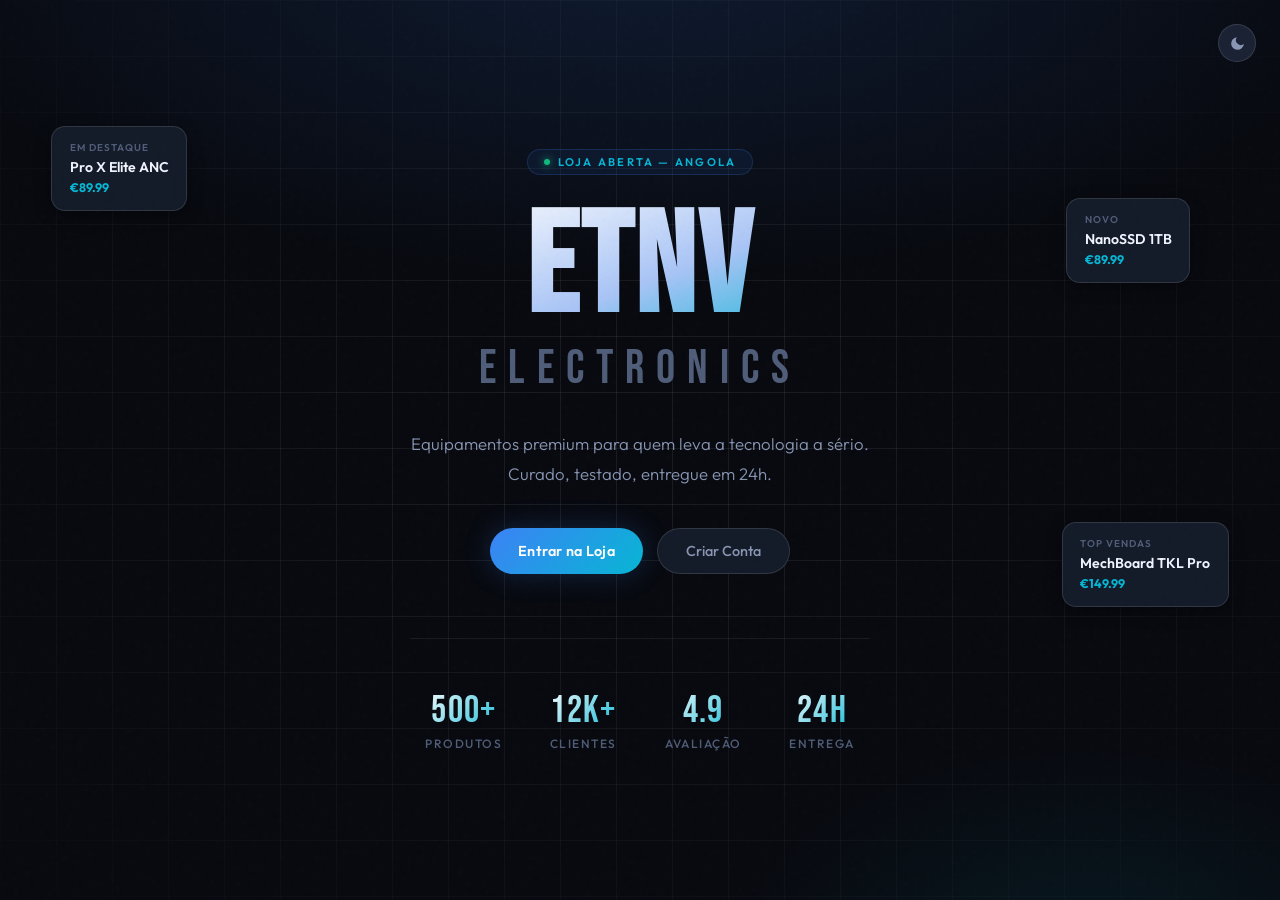
==== commit 7d5d7170: "actuaçizacao do front" ====
--- a/frontend/html/index.html
+++ b/frontend/html/index.html
@@ -1,1047 +1,16 @@
 <!DOCTYPE html>
 <html lang="pt" data-theme="dark">
 <head>
-<meta charset="UTF-8"/>
-<meta name="viewport" content="width=device-width, initial-scale=1.0"/>
-<title>ETNV-ELECTRONICS</title>
-<link rel="preconnect" href="https://fonts.googleapis.com"/>
-<link href="https://fonts.googleapis.com/css2?family=Bebas+Neue&family=Outfit:wght@300;400;500;600;700&display=swap" rel="stylesheet"/>
-<style>
-/* ═══════════════════════════════════════════════
-   TOKENS — DARK & LIGHT
-═══════════════════════════════════════════════ */
-:root {
-  --font-head: 'Bebas Neue', sans-serif;
-  --font-body: 'Outfit', sans-serif;
-  --radius: 14px;
-  --radius-sm: 9px;
-  --radius-xs: 6px;
-  --accent: #3b82f6;
-  --accent2: #06b6d4;
-  --green: #10b981;
-  --red: #ef4444;
-  --amber: #f59e0b;
-  --accent-glow: rgba(59,130,246,0.22);
-  --transition: 0.22s cubic-bezier(.4,0,.2,1);
-}
-
-[data-theme="dark"] {
-  --bg:       #07090f;
-  --bg2:      #0c1018;
-  --bg3:      #10151f;
-  --surface:  #131a28;
-  --surface2: #192133;
-  --surface3: #1f2a3f;
-  --border:   rgba(255,255,255,0.07);
-  --border2:  rgba(255,255,255,0.12);
-  --text:     #f0f4ff;
-  --text2:    #8896b3;
-  --text3:    #4f5d78;
-  --shadow:   0 12px 40px rgba(0,0,0,0.55);
-  --shadow-sm:0 4px 16px rgba(0,0,0,0.4);
-  --navbar-bg:rgba(7,9,15,0.88);
-}
-
-[data-theme="light"] {
-  --bg:       #f4f6fb;
-  --bg2:      #eaedf5;
-  --bg3:      #e0e5f0;
-  --surface:  #ffffff;
-  --surface2: #f0f3fb;
-  --surface3: #e8ecf6;
-  --border:   rgba(0,0,0,0.07);
-  --border2:  rgba(0,0,0,0.13);
-  --text:     #0d1424;
-  --text2:    #4a5578;
-  --text3:    #9aa3bc;
-  --shadow:   0 12px 40px rgba(0,0,0,0.1);
-  --shadow-sm:0 4px 16px rgba(0,0,0,0.07);
-  --navbar-bg:rgba(244,246,251,0.9);
-}
-
-/* ═══════════════════════════════════════════════
-   RESET
-═══════════════════════════════════════════════ */
-*, *::before, *::after { box-sizing: border-box; margin: 0; padding: 0; }
-html { scroll-behavior: smooth; }
-body {
-  font-family: var(--font-body);
-  background: var(--bg);
-  color: var(--text);
-  min-height: 100vh;
-  overflow-x: hidden;
-  transition: background var(--transition), color var(--transition);
-}
-
-/* ═══════════════════════════════════════════════
-   SCREENS
-═══════════════════════════════════════════════ */
-.screen { display: none; min-height: 100vh; }
-.screen.active { display: flex; flex-direction: column; }
-
-/* ═══════════════════════════════════════════════
-   SUBTLE GRAIN (dark only)
-═══════════════════════════════════════════════ */
-[data-theme="dark"] body::before {
-  content:'';
-  position:fixed; inset:0;
-  background-image:url("data:image/svg+xml,%3Csvg viewBox='0 0 200 200' xmlns='http://www.w3.org/2000/svg'%3E%3Cfilter id='n'%3E%3CfeTurbulence type='fractalNoise' baseFrequency='0.85' numOctaves='4' stitchTiles='stitch'/%3E%3C/filter%3E%3Crect width='100%25' height='100%25' filter='url(%23n)' opacity='0.04'/%3E%3C/svg%3E");
-  pointer-events:none; z-index:9999; opacity:0.5;
-}
-
-/* ═══════════════════════════════════════════════
-   THEME TOGGLE BUTTON (global)
-═══════════════════════════════════════════════ */
-.theme-toggle {
-  width: 38px; height: 38px;
-  border-radius: 50%;
-  background: var(--surface2);
-  border: 1px solid var(--border2);
-  color: var(--text2);
-  cursor: pointer;
-  display: flex; align-items: center; justify-content: center;
-  transition: all var(--transition);
-  flex-shrink: 0;
-}
-.theme-toggle:hover { border-color: var(--accent); color: var(--accent); }
-.theme-toggle svg { width: 17px; height: 17px; fill: currentColor; }
-
-/* ═══════════════════════════════════════════════
-   LANDING PAGE
-═══════════════════════════════════════════════ */
-#landing {
-  position: relative;
-  justify-content: center; align-items: center;
-  overflow: hidden;
-  background: var(--bg);
-}
-
-[data-theme="dark"] #landing {
-  background:
-    radial-gradient(ellipse 90% 55% at 50% -5%, rgba(59,130,246,0.14) 0%, transparent 65%),
-    radial-gradient(ellipse 50% 40% at 85% 105%, rgba(6,182,212,0.08) 0%, transparent 55%),
-    #07090f;
-}
-[data-theme="light"] #landing {
-  background:
-    radial-gradient(ellipse 90% 55% at 50% -5%, rgba(59,130,246,0.09) 0%, transparent 65%),
-    #f4f6fb;
-}
-
-.landing-grid {
-  position: absolute; inset: 0;
-  background-image:
-    linear-gradient(var(--border) 1px, transparent 1px),
-    linear-gradient(90deg, var(--border) 1px, transparent 1px);
-  background-size: 56px 56px;
-  mask-image: radial-gradient(ellipse 75% 75% at 50% 50%, black 20%, transparent 100%);
-}
-
-/* Top-right theme toggle on landing */
-.landing-topbar {
-  position: absolute; top: 1.5rem; right: 1.5rem;
-  z-index: 10;
-}
-
-.landing-content {
-  position: relative; z-index: 2;
-  text-align: center;
-  max-width: 820px;
-  padding: 2rem;
-  animation: fadeUp 0.9s ease both;
-}
-
-.brand-badge {
-  display: inline-flex; align-items: center; gap: 8px;
-  background: rgba(59,130,246,0.08);
-  border: 1px solid rgba(59,130,246,0.2);
-  border-radius: 100px;
-  padding: 5px 16px;
-  font-size: 0.7rem;
-  letter-spacing: 0.2em;
-  text-transform: uppercase;
-  color: var(--accent2);
-  margin-bottom: 2rem;
-  font-weight: 600;
-}
-
-.brand-badge-dot {
-  width: 6px; height: 6px;
-  border-radius: 50%;
-  background: var(--green);
-  box-shadow: 0 0 8px var(--green);
-  animation: pulseDot 2s infinite;
-}
-
-.landing-title {
-  font-family: var(--font-head);
-  font-size: clamp(4rem, 11vw, 9rem);
-  line-height: 0.9;
-  letter-spacing: 0.02em;
-  color: var(--text);
-  margin-bottom: 0.4rem;
-}
-
-[data-theme="dark"] .landing-title {
-  background: linear-gradient(160deg, #fff 0%, #a8c4f5 55%, var(--accent2) 100%);
-  -webkit-background-clip: text;
-  -webkit-text-fill-color: transparent;
-  background-clip: text;
-}
-
-.landing-title-sub {
-  font-family: var(--font-head);
-  font-size: clamp(1.5rem, 4vw, 3rem);
-  letter-spacing: 0.25em;
-  color: var(--text3);
-  margin-bottom: 2rem;
-  text-transform: uppercase;
-}
-
-.landing-sub {
-  font-size: 1.05rem;
-  color: var(--text2);
-  line-height: 1.75;
-  max-width: 460px;
-  margin: 0 auto 2.5rem;
-  font-weight: 300;
-}
-
-.landing-btns { display: flex; gap: 0.875rem; justify-content: center; flex-wrap: wrap; }
-
-.btn-primary {
-  display: inline-flex; align-items: center; gap: 8px;
-  background: linear-gradient(135deg, var(--accent), var(--accent2));
-  color: #fff;
-  border: none;
-  padding: 13px 28px;
-  border-radius: 100px;
-  font-family: var(--font-body);
-  font-size: 0.9rem;
-  font-weight: 600;
-  cursor: pointer;
-  transition: all var(--transition);
-  box-shadow: 0 0 28px var(--accent-glow);
-  letter-spacing: 0.02em;
-}
-.btn-primary:hover { transform: translateY(-2px); box-shadow: 0 0 44px rgba(59,130,246,0.45); }
-
-.btn-ghost {
-  display: inline-flex; align-items: center; gap: 8px;
-  background: var(--surface);
-  color: var(--text2);
-  border: 1px solid var(--border2);
-  padding: 13px 28px;
-  border-radius: 100px;
-  font-family: var(--font-body);
-  font-size: 0.9rem;
-  font-weight: 500;
-  cursor: pointer;
-  transition: all var(--transition);
-}
-.btn-ghost:hover { border-color: var(--accent); color: var(--text); }
-
-.landing-stats {
-  display: flex; gap: 3rem; justify-content: center;
-  margin-top: 4rem;
-  padding-top: 3rem;
-  border-top: 1px solid var(--border);
-  flex-wrap: wrap;
-}
-
-.stat { text-align: center; }
-.stat-num {
-  font-family: var(--font-head);
-  font-size: 2.4rem;
-  color: var(--text);
-  letter-spacing: 0.03em;
-}
-[data-theme="dark"] .stat-num {
-  background: linear-gradient(135deg, #fff, var(--accent2));
-  -webkit-background-clip: text;
-  -webkit-text-fill-color: transparent;
-  background-clip: text;
-}
-.stat-label { font-size: 0.75rem; color: var(--text3); margin-top: 2px; text-transform: uppercase; letter-spacing: 0.12em; font-weight: 500; }
-
-/* Floating cards */
-.floating-cards { position: absolute; width:100%; height:100%; pointer-events:none; overflow:hidden; }
-
-.float-card {
-  position: absolute;
-  background: var(--surface);
-  border: 1px solid var(--border2);
-  border-radius: var(--radius);
-  padding: 0.9rem 1.1rem;
-  backdrop-filter: blur(12px);
-  font-size: 0.78rem;
-  color: var(--text2);
-  box-shadow: var(--shadow-sm);
-  animation: floatAnim 7s ease-in-out infinite;
-}
-.float-card:nth-child(1) { top: 14%; left: 4%; animation-delay: 0s; }
-.float-card:nth-child(2) { top: 58%; right: 4%; animation-delay: -2.5s; }
-.float-card:nth-child(3) { top: 22%; right: 7%; animation-delay: -4.5s; }
-
-.fc-label { font-size: 0.62rem; text-transform: uppercase; letter-spacing: 0.1em; color: var(--text3); margin-bottom: 4px; font-weight: 600; }
-.fc-name { font-weight: 600; color: var(--text); font-size: 0.88rem; }
-.fc-price { color: var(--accent2); font-weight: 700; margin-top: 4px; }
-
-/* ═══════════════════════════════════════════════
-   AUTH
-═══════════════════════════════════════════════ */
-#auth {
-  justify-content: center; align-items: center;
-  background: var(--bg);
-  position: relative;
-}
-
-[data-theme="dark"] #auth {
-  background: radial-gradient(ellipse 55% 45% at 25% 55%, rgba(59,130,246,0.07) 0%, transparent 55%), #07090f;
-}
-
-.auth-topbar {
-  position: absolute; top: 1.5rem; right: 1.5rem;
-}
-
-.auth-card {
-  background: var(--surface);
-  border: 1px solid var(--border2);
-  border-radius: 22px;
-  padding: 2.75rem;
-  width: 100%;
-  max-width: 410px;
-  box-shadow: var(--shadow);
-  animation: fadeUp 0.55s ease both;
-}
-
-.auth-logo {
-  font-family: var(--font-head);
-  font-size: 1.5rem;
-  letter-spacing: 0.05em;
-  color: var(--text);
-  margin-bottom: 0.35rem;
-}
-[data-theme="dark"] .auth-logo {
-  background: linear-gradient(135deg, #fff, var(--accent2));
-  -webkit-background-clip: text;
-  -webkit-text-fill-color: transparent;
-  background-clip: text;
-}
-
-.auth-title { font-family: var(--font-body); font-size: 1.4rem; font-weight: 700; margin-bottom: 0.35rem; }
-.auth-sub { color: var(--text2); font-size: 0.875rem; margin-bottom: 1.75rem; font-weight: 400; }
-
-.auth-tabs {
-  display: flex; gap: 3px;
-  background: var(--bg2);
-  border-radius: var(--radius-sm);
-  padding: 3px;
-  margin-bottom: 1.75rem;
-}
-
-.auth-tab {
-  flex: 1; padding: 8px;
-  background: transparent; border: none;
-  border-radius: 7px;
-  color: var(--text3);
-  font-family: var(--font-body);
-  font-size: 0.83rem;
-  font-weight: 600;
-  cursor: pointer;
-  transition: all var(--transition);
-  letter-spacing: 0.02em;
-}
-.auth-tab.active { background: var(--surface2); color: var(--text); box-shadow: var(--shadow-sm); }
-
-.field { margin-bottom: 1.1rem; }
-.field label { display: block; font-size: 0.75rem; font-weight: 600; color: var(--text2); margin-bottom: 5px; letter-spacing: 0.06em; text-transform: uppercase; }
-
-.field input {
-  width: 100%;
-  background: var(--bg2);
-  border: 1px solid var(--border);
-  border-radius: var(--radius-sm);
-  padding: 11px 14px;
-  color: var(--text);
-  font-family: var(--font-body);
-  font-size: 0.92rem;
-  transition: border-color var(--transition), box-shadow var(--transition);
-  outline: none;
-}
-.field input:focus { border-color: var(--accent); box-shadow: 0 0 0 3px rgba(59,130,246,0.12); }
-.field input::placeholder { color: var(--text3); }
-
-.auth-btn {
-  width: 100%; margin-top: 0.5rem;
-  padding: 13px;
-  background: linear-gradient(135deg, var(--accent), var(--accent2));
-  color: #fff; border: none;
-  border-radius: var(--radius-sm);
-  font-family: var(--font-body);
-  font-size: 0.95rem; font-weight: 700;
-  cursor: pointer; transition: all var(--transition);
-  box-shadow: 0 4px 18px var(--accent-glow);
-  letter-spacing: 0.04em;
-}
-.auth-btn:hover { transform: translateY(-1px); box-shadow: 0 8px 30px rgba(59,130,246,0.38); }
-
-.auth-back {
-  display: inline-flex; align-items: center; gap: 5px;
-  background: none; border: none;
-  color: var(--text3); font-size: 0.82rem;
-  cursor: pointer; padding: 0; margin-bottom: 1.4rem;
-  transition: color var(--transition); font-family: var(--font-body);
-}
-.auth-back:hover { color: var(--text); }
-
-/* ═══════════════════════════════════════════════
-   NAVBAR
-═══════════════════════════════════════════════ */
-.navbar {
-  position: sticky; top: 0; z-index: 100;
-  display: flex; align-items: center; justify-content: space-between;
-  padding: 0 2rem;
-  height: 62px;
-  background: var(--navbar-bg);
-  backdrop-filter: blur(18px);
-  -webkit-backdrop-filter: blur(18px);
-  border-bottom: 1px solid var(--border);
-  transition: background var(--transition);
-}
-
-.nav-logo {
-  font-family: var(--font-head);
-  font-size: 1.25rem;
-  letter-spacing: 0.04em;
-  cursor: pointer;
-  color: var(--text);
-}
-[data-theme="dark"] .nav-logo {
-  background: linear-gradient(135deg, #fff 0%, var(--accent2) 100%);
-  -webkit-background-clip: text;
-  -webkit-text-fill-color: transparent;
-  background-clip: text;
-}
-
-.nav-links { display: flex; gap: 2px; }
-
-.nav-link {
-  background: none; border: none;
-  color: var(--text3); font-family: var(--font-body);
-  font-size: 0.875rem; font-weight: 500;
-  padding: 6px 13px; border-radius: var(--radius-xs);
-  cursor: pointer; transition: all var(--transition);
-}
-.nav-link:hover, .nav-link.active { color: var(--text); background: var(--surface2); }
-
-.nav-right { display: flex; align-items: center; gap: 0.6rem; }
-
-.cart-btn {
-  display: flex; align-items: center; gap: 7px;
-  background: var(--surface);
-  border: 1px solid var(--border2);
-  color: var(--text);
-  padding: 7px 15px;
-  border-radius: 100px;
-  font-family: var(--font-body); font-size: 0.875rem; font-weight: 500;
-  cursor: pointer; transition: all var(--transition);
-}
-.cart-btn:hover { border-color: var(--accent); background: rgba(59,130,246,0.06); }
-
-/* Cart icon SVG inline */
-.cart-icon { width: 16px; height: 16px; stroke: currentColor; fill: none; stroke-width: 1.8; }
-
-.cart-badge {
-  background: var(--accent);
-  color: #fff;
-  border-radius: 100px;
-  padding: 1px 7px;
-  font-size: 0.68rem; font-weight: 700;
-  min-width: 20px; text-align: center;
-}
-
-.avatar-btn {
-  width: 36px; height: 36px;
-  border-radius: 50%;
-  background: linear-gradient(135deg, var(--accent), var(--accent2));
-  border: none; cursor: pointer;
-  display: flex; align-items: center; justify-content: center;
-  font-family: var(--font-body); font-weight: 700;
-  font-size: 0.82rem; color: #fff;
-  transition: all var(--transition);
-  overflow: hidden;
-  flex-shrink: 0;
-}
-.avatar-btn:hover { transform: scale(1.06); }
-.avatar-btn img { width: 100%; height: 100%; object-fit: cover; border-radius: 50%; }
-
-/* ═══════════════════════════════════════════════
-   HOME — HERO
-═══════════════════════════════════════════════ */
-.hero-section {
-  padding: 4.5rem 2rem 3rem;
-  max-width: 1200px; margin: 0 auto;
-  display: grid; grid-template-columns: 1fr 1fr;
-  gap: 3.5rem; align-items: center;
-}
-
-@media (max-width: 768px) {
-  .hero-section { grid-template-columns: 1fr; gap: 2rem; padding: 3rem 1.25rem 2rem; }
-  .hero-visual { display: none; }
-  .cart-layout { grid-template-columns: 1fr; }
-  .info-grid { grid-template-columns: 1fr; }
-  .profile-edit-grid { grid-template-columns: 1fr; }
-  .nav-links { display: none; }
-  .floating-cards { display: none; }
-  .landing-stats { gap: 1.5rem; }
-}
-
-.hero-eyebrow {
-  display: inline-flex; align-items: center; gap: 6px;
-  background: rgba(16,185,129,0.08);
-  border: 1px solid rgba(16,185,129,0.18);
-  border-radius: 100px;
-  padding: 4px 12px;
-  font-size: 0.7rem; font-weight: 600;
-  color: var(--green);
-  letter-spacing: 0.14em; text-transform: uppercase;
-  margin-bottom: 1.25rem;
-}
-.hero-eyebrow-dot { width: 5px; height: 5px; border-radius: 50%; background: var(--green); animation: pulseDot 2s infinite; }
-
-.hero-title {
-  font-family: var(--font-head);
-  font-size: clamp(2.2rem, 5vw, 3.8rem);
-  line-height: 1;
-  letter-spacing: 0.02em;
-  margin-bottom: 1rem;
-  color: var(--text);
-}
-.hero-title span { color: var(--accent); }
-[data-theme="dark"] .hero-title span {
-  background: linear-gradient(135deg, var(--accent), var(--accent2));
-  -webkit-background-clip: text;
-  -webkit-text-fill-color: transparent;
-  background-clip: text;
-}
-
-.hero-desc { color: var(--text2); line-height: 1.72; margin-bottom: 1.85rem; font-size: 0.97rem; font-weight: 400; }
-
-.hero-visual {
-  background: var(--surface);
-  border: 1px solid var(--border2);
-  border-radius: 22px;
-  aspect-ratio: 4/3;
-  display: flex; align-items: center; justify-content: center;
-  position: relative; overflow: hidden;
-}
-
-[data-theme="dark"] .hero-visual::before {
-  content:'';
-  position: absolute; inset: 0;
-  background: radial-gradient(circle at 55% 35%, rgba(59,130,246,0.12), transparent 60%);
-}
-
-.hero-visual-graphic {
-  position: relative; z-index: 1;
-  display: flex; flex-direction: column; align-items: center; gap: 1rem;
-}
-
-.hero-visual-ring {
-  width: 120px; height: 120px;
-  border-radius: 50%;
-  border: 2px solid var(--border2);
-  display: flex; align-items: center; justify-content: center;
-  position: relative;
-}
-.hero-visual-ring::before {
-  content:'';
-  position: absolute; inset: -8px;
-  border-radius: 50%;
-  border: 1px dashed var(--border);
-  animation: spinSlow 12s linear infinite;
-}
-.hero-visual-icon {
-  width: 56px; height: 56px;
-  background: linear-gradient(135deg, var(--accent), var(--accent2));
-  border-radius: 16px;
-  display: flex; align-items: center; justify-content: center;
-}
-.hero-visual-icon svg { width: 28px; height: 28px; fill: #fff; }
-.hero-visual-label { font-size: 0.75rem; color: var(--text3); letter-spacing: 0.1em; text-transform: uppercase; font-weight: 500; }
-
-/* ═══════════════════════════════════════════════
-   CATEGORIES & FILTER CHIPS
-═══════════════════════════════════════════════ */
-.categories-row {
-  max-width: 1200px; margin: 0 auto;
-  padding: 0 2rem 2.5rem;
-  display: flex; gap: 0.625rem; flex-wrap: wrap;
-}
-
-.cat-chip {
-  display: flex; align-items: center; gap: 6px;
-  background: var(--surface);
-  border: 1px solid var(--border);
-  border-radius: 100px;
-  padding: 7px 16px;
-  font-size: 0.82rem; font-weight: 500;
-  cursor: pointer; transition: all var(--transition);
-  color: var(--text2);
-}
-.cat-chip svg { width: 13px; height: 13px; stroke: currentColor; fill: none; stroke-width: 2; }
-.cat-chip:hover, .cat-chip.active { border-color: var(--accent); color: var(--accent); background: rgba(59,130,246,0.07); }
-
-.section-header {
-  max-width: 1200px; margin: 0 auto;
-  padding: 0.5rem 2rem 1rem;
-  display: flex; align-items: center; justify-content: space-between;
-}
-
-.section-title {
-  font-family: var(--font-head);
-  font-size: 1.6rem;
-  letter-spacing: 0.04em;
-  color: var(--text);
-}
-
-.see-all {
-  background: none; border: none;
-  color: var(--accent); font-size: 0.83rem;
-  cursor: pointer; font-weight: 600;
-  transition: color var(--transition);
-  font-family: var(--font-body);
-  display: flex; align-items: center; gap: 4px;
-}
-.see-all:hover { color: var(--accent2); }
-
-/* ═══════════════════════════════════════════════
-   PRODUCTS GRID & CARDS
-═══════════════════════════════════════════════ */
-.products-grid {
-  display: grid;
-  grid-template-columns: repeat(auto-fill, minmax(228px, 1fr));
-  gap: 1.1rem;
-  max-width: 1200px; margin: 0 auto;
-  padding: 0.5rem 2rem 4rem;
-}
-
-.product-card {
-  background: var(--surface);
-  border: 1px solid var(--border);
-  border-radius: var(--radius);
-  overflow: hidden;
-  cursor: pointer;
-  transition: all var(--transition);
-  position: relative;
-  display: flex; flex-direction: column;
-}
-.product-card:hover {
-  border-color: rgba(59,130,246,0.3);
-  transform: translateY(-4px);
-  box-shadow: 0 18px 44px rgba(0,0,0,0.25), 0 0 0 1px rgba(59,130,246,0.08);
-}
-
-.card-badge {
-  position: absolute; top: 10px; left: 10px;
-  color: #fff;
-  font-size: 0.63rem; font-weight: 700;
-  padding: 3px 9px; border-radius: 100px;
-  letter-spacing: 0.07em; text-transform: uppercase;
-  z-index: 1;
-}
-.card-badge.new { background: var(--green); }
-.card-badge.sale { background: var(--amber); }
-
-.card-img {
-  width: 100%; aspect-ratio: 1;
-  background: var(--bg2);
-  display: flex; align-items: center; justify-content: center;
-  position: relative; overflow: hidden;
-}
-.card-img svg { width: 64px; height: 64px; opacity: 0.7; }
-.card-img-inner { transition: transform var(--transition); }
-.product-card:hover .card-img-inner { transform: scale(1.06); }
-
-.card-body { padding: 1rem; flex: 1; display: flex; flex-direction: column; }
-.card-cat { font-size: 0.65rem; color: var(--text3); text-transform: uppercase; letter-spacing: 0.12em; margin-bottom: 5px; font-weight: 600; }
-.card-name { font-family: var(--font-body); font-size: 0.92rem; font-weight: 600; line-height: 1.3; margin-bottom: 5px; color: var(--text); }
-.card-desc { font-size: 0.76rem; color: var(--text3); line-height: 1.55; margin-bottom: 0.9rem; flex: 1; }
-
-.card-footer { display: flex; align-items: center; justify-content: space-between; margin-top: auto; }
-
-.card-price { font-family: var(--font-body); font-size: 1.05rem; font-weight: 700; color: var(--text); }
-.card-price .old-price { font-size: 0.72rem; color: var(--text3); text-decoration: line-through; display: block; font-weight: 400; }
-
-.add-btn {
-  width: 34px; height: 34px;
-  background: var(--accent);
-  border: none; border-radius: var(--radius-xs);
-  color: #fff; font-size: 1.15rem;
-  cursor: pointer; transition: all var(--transition);
-  display: flex; align-items: center; justify-content: center;
-  flex-shrink: 0; font-family: var(--font-body); font-weight: 700;
-}
-.add-btn:hover { background: var(--accent2); transform: scale(1.07); }
-.add-btn.added { background: var(--green); animation: popBtn 0.3s ease; }
-
-/* ═══════════════════════════════════════════════
-   SEARCH BAR
-═══════════════════════════════════════════════ */
-.search-bar-wrap {
-  max-width: 1200px; margin: 0 auto;
-  padding: 1.5rem 2rem 0.5rem;
-  display: flex; gap: 0.75rem; align-items: center; flex-wrap: wrap;
-}
-
-.search-input-wrap { flex: 1; min-width: 220px; position: relative; display: flex; align-items: center; }
-
-.search-icon { position: absolute; left: 13px; color: var(--text3); pointer-events: none; }
-.search-icon svg { width: 16px; height: 16px; stroke: currentColor; fill: none; stroke-width: 2; }
-
-.search-input {
-  width: 100%;
-  background: var(--surface);
-  border: 1px solid var(--border);
-  border-radius: var(--radius-sm);
-  padding: 10px 38px 10px 38px;
-  color: var(--text);
-  font-family: var(--font-body);
-  font-size: 0.9rem;
-  outline: none;
-  transition: border-color var(--transition), box-shadow var(--transition);
-}
-.search-input:focus { border-color: var(--accent); box-shadow: 0 0 0 3px rgba(59,130,246,0.1); }
-.search-input::placeholder { color: var(--text3); }
-
-/* ═══════════════════════════════════════════════
-   CART
-═══════════════════════════════════════════════ */
-.cart-layout {
-  max-width: 1100px; margin: 0 auto;
-  padding: 2.5rem 2rem;
-  display: grid; grid-template-columns: 1fr 320px;
-  gap: 1.75rem; flex: 1;
-}
-
-.cart-header {
-  font-family: var(--font-head);
-  font-size: 1.7rem; letter-spacing: 0.04em;
-  margin-bottom: 1.4rem;
-  display: flex; align-items: center; gap: 12px;
-  color: var(--text);
-}
-
-.cart-count-badge {
-  background: var(--surface2);
-  border: 1px solid var(--border);
-  border-radius: var(--radius-xs);
-  padding: 2px 10px;
-  font-size: 0.82rem; font-family: var(--font-body);
-  color: var(--text2); font-weight: 500;
-}
-
-.cart-empty {
-  text-align: center; padding: 4rem 2rem;
-  color: var(--text3);
-}
-.cart-empty-icon { width: 64px; height: 64px; margin: 0 auto 1rem; opacity: 0.3; }
-.cart-empty-icon svg { width: 100%; height: 100%; stroke: currentColor; fill: none; stroke-width: 1.2; }
-.cart-empty h3 { font-family: var(--font-body); font-size: 1.1rem; color: var(--text2); margin-bottom: 0.4rem; font-weight: 600; }
-
-.cart-item {
-  display: flex; align-items: center; gap: 1rem;
-  background: var(--surface);
-  border: 1px solid var(--border);
-  border-radius: var(--radius);
-  padding: 0.9rem 1rem;
-  margin-bottom: 0.65rem;
-  transition: border-color var(--transition);
-  animation: fadeUp 0.3s ease both;
-}
-.cart-item:hover { border-color: var(--border2); }
-
-.ci-img {
-  width: 68px; height: 68px; flex-shrink: 0;
-  background: var(--bg2);
-  border-radius: var(--radius-sm);
-  display: flex; align-items: center; justify-content: center;
-  border: 1px solid var(--border);
-}
-.ci-img svg { width: 32px; height: 32px; opacity: 0.6; }
-
-.ci-info { flex: 1; }
-.ci-cat { font-size: 0.65rem; color: var(--text3); text-transform: uppercase; letter-spacing: 0.1em; font-weight: 600; }
-.ci-name { font-weight: 600; font-size: 0.9rem; margin: 2px 0; color: var(--text); }
-.ci-price { font-weight: 700; color: var(--accent2); font-size: 0.88rem; }
-
-.qty-ctrl { display: flex; align-items: center; gap: 5px; }
-.qty-btn {
-  width: 27px; height: 27px;
-  background: var(--bg2);
-  border: 1px solid var(--border);
-  border-radius: 6px;
-  color: var(--text); cursor: pointer; transition: all var(--transition);
-  font-size: 0.95rem; display: flex; align-items: center; justify-content: center;
-  font-family: var(--font-body);
-}
-.qty-btn:hover { background: var(--surface2); border-color: var(--accent); }
-.qty-num { font-weight: 700; font-size: 0.9rem; min-width: 22px; text-align: center; color: var(--text); }
-
-.remove-btn {
-  background: none; border: none;
-  color: var(--text3); cursor: pointer; transition: color var(--transition);
-  padding: 4px; display: flex;
-}
-.remove-btn:hover { color: var(--red); }
-.remove-btn svg { width: 16px; height: 16px; stroke: currentColor; fill: none; stroke-width: 2; }
-
-.cart-summary {
-  background: var(--surface);
-  border: 1px solid var(--border);
-  border-radius: var(--radius);
-  padding: 1.4rem;
-  height: fit-content;
-  position: sticky; top: 78px;
-}
-
-.summary-title { font-family: var(--font-head); font-size: 1.2rem; letter-spacing: 0.04em; margin-bottom: 1.25rem; }
-.summary-row { display: flex; justify-content: space-between; font-size: 0.875rem; color: var(--text2); margin-bottom: 0.65rem; }
-.summary-row.total {
-  font-weight: 700; font-size: 1rem;
-  color: var(--text);
-  border-top: 1px solid var(--border);
-  padding-top: 0.65rem; margin-top: 0.25rem;
-}
-
-.checkout-btn {
-  width: 100%; margin-top: 1.1rem;
-  padding: 13px;
-  background: linear-gradient(135deg, var(--accent), var(--accent2));
-  color: #fff; border: none;
-  border-radius: var(--radius-sm);
-  font-family: var(--font-body);
-  font-size: 0.95rem; font-weight: 700;
-  cursor: pointer; transition: all var(--transition);
-  box-shadow: 0 4px 18px var(--accent-glow);
-  letter-spacing: 0.04em;
-}
-.checkout-btn:hover { transform: translateY(-1px); box-shadow: 0 8px 30px rgba(59,130,246,0.38); }
-
-.promo-input { display: flex; gap: 7px; margin-top: 0.9rem; }
-.promo-input input {
-  flex: 1;
-  background: var(--bg2);
-  border: 1px solid var(--border);
-  border-radius: var(--radius-xs);
-  padding: 9px 11px;
-  color: var(--text);
-  font-family: var(--font-body); font-size: 0.83rem;
-  outline: none; transition: border-color var(--transition);
-}
-.promo-input input:focus { border-color: var(--accent); }
-.promo-input input::placeholder { color: var(--text3); }
-
-.promo-btn {
-  padding: 9px 13px;
-  background: var(--surface2);
-  border: 1px solid var(--border);
-  border-radius: var(--radius-xs);
-  color: var(--text2); font-size: 0.78rem; font-weight: 600;
-  cursor: pointer; transition: all var(--transition);
-  font-family: var(--font-body); white-space: nowrap;
-}
-.promo-btn:hover { border-color: var(--accent); color: var(--accent); }
-
-/* ═══════════════════════════════════════════════
-   PROFILE
-═══════════════════════════════════════════════ */
-.profile-layout {
-  max-width: 880px; margin: 0 auto;
-  padding: 2.5rem 2rem; flex: 1;
-}
-
-.profile-card {
-  background: var(--surface);
-  border: 1px solid var(--border);
-  border-radius: var(--radius);
-  padding: 1.75rem;
-  margin-bottom: 1.2rem;
-}
-
-.profile-header {
-  display: flex; align-items: center; gap: 1.5rem;
-  margin-bottom: 1.5rem;
-  flex-wrap: wrap;
-}
-
-/* Avatar with upload */
-.profile-avatar-wrap {
-  position: relative; flex-shrink: 0;
-  cursor: pointer;
-}
-
-.profile-avatar {
-  width: 80px; height: 80px;
-  border-radius: 50%;
-  background: linear-gradient(135deg, var(--accent), var(--accent2));
-  display: flex; align-items: center; justify-content: center;
-  font-family: var(--font-body); font-weight: 800;
-  font-size: 1.75rem; color: #fff;
-  overflow: hidden;
-  border: 3px solid var(--surface2);
-  transition: opacity var(--transition);
-}
-.profile-avatar img { width: 100%; height: 100%; object-fit: cover; }
-.profile-avatar-wrap:hover .profile-avatar { opacity: 0.8; }
-
-.profile-avatar-overlay {
-  position: absolute; inset: 0;
-  border-radius: 50%;
-  display: flex; align-items: center; justify-content: center;
-  opacity: 0; transition: opacity var(--transition);
-  background: rgba(0,0,0,0.45);
-}
-.profile-avatar-wrap:hover .profile-avatar-overlay { opacity: 1; }
-.profile-avatar-overlay svg { width: 20px; height: 20px; stroke: #fff; fill: none; stroke-width: 2; }
-
-.profile-info-col { flex: 1; }
-.profile-name { font-family: var(--font-body); font-size: 1.25rem; font-weight: 700; color: var(--text); }
-.profile-email { color: var(--text2); font-size: 0.875rem; margin-top: 2px; }
-.profile-member { font-size: 0.72rem; color: var(--text3); margin-top: 6px; text-transform: uppercase; letter-spacing: 0.1em; font-weight: 500; }
-
-.profile-actions { display: flex; gap: 0.6rem; flex-wrap: wrap; margin-top: 0.75rem; }
-.btn-edit {
-  display: inline-flex; align-items: center; gap: 5px;
-  background: var(--surface2);
-  border: 1px solid var(--border2);
-  border-radius: 100px;
-  padding: 6px 14px;
-  font-size: 0.8rem; font-weight: 600; color: var(--text2);
-  cursor: pointer; transition: all var(--transition);
-  font-family: var(--font-body);
-}
-.btn-edit svg { width: 13px; height: 13px; stroke: currentColor; fill: none; stroke-width: 2; }
-.btn-edit:hover { border-color: var(--accent); color: var(--accent); }
-
-.profile-stats {
-  display: grid; grid-template-columns: repeat(3, 1fr); gap: 0.9rem;
-}
-
-.ps-item {
-  background: var(--bg2);
-  border: 1px solid var(--border);
-  border-radius: var(--radius-sm);
-  padding: 1rem; text-align: center;
-}
-.ps-num { font-family: var(--font-head); font-size: 1.8rem; letter-spacing: 0.04em; color: var(--accent2); }
-.ps-label { font-size: 0.7rem; color: var(--text3); margin-top: 1px; text-transform: uppercase; letter-spacing: 0.1em; font-weight: 500; }
-
-.section-subtitle { font-family: var(--font-body); font-size: 0.85rem; font-weight: 700; margin-bottom: 1rem; color: var(--text2); text-transform: uppercase; letter-spacing: 0.08em; }
-
-.info-grid { display: grid; grid-template-columns: 1fr 1fr; gap: 0.9rem; }
-.info-item label { font-size: 0.7rem; color: var(--text3); text-transform: uppercase; letter-spacing: 0.1em; display: block; margin-bottom: 3px; font-weight: 600; }
-.info-item span { font-size: 0.92rem; color: var(--text); font-weight: 500; }
-
-/* Profile edit panel */
-.profile-edit-panel {
-  display: none;
-  background: var(--surface);
-  border: 1px solid var(--border2);
-  border-radius: var(--radius);
-  padding: 1.75rem;
-  margin-bottom: 1.2rem;
-  animation: fadeUp 0.3s ease;
-}
-.profile-edit-panel.open { display: block; }
-.profile-edit-grid { display: grid; grid-template-columns: 1fr 1fr; gap: 1rem; }
-.profile-edit-actions { display: flex; gap: 0.75rem; margin-top: 1.25rem; }
-
-/* ═══════════════════════════════════════════════
-   TOAST
-═══════════════════════════════════════════════ */
-.toast {
-  position: fixed; bottom: 2rem; right: 2rem;
-  background: var(--surface);
-  border: 1px solid var(--border2);
-  border-left: 3px solid var(--green);
-  border-radius: var(--radius-sm);
-  padding: 0.9rem 1.3rem;
-  box-shadow: var(--shadow);
-  font-size: 0.875rem;
-  z-index: 9998;
-  display: flex; align-items: center; gap: 8px;
-  animation: slideInToast 0.3s ease, fadeOutToast 0.3s ease 2.5s both;
-  pointer-events: none;
-  max-width: 320px;
-  color: var(--text);
-}
-
-/* ═══════════════════════════════════════════════
-   FOOTER
-═══════════════════════════════════════════════ */
-footer {
-  border-top: 1px solid var(--border);
-  padding: 1.4rem 2rem;
-  text-align: center;
-  font-size: 0.78rem;
-  color: var(--text3);
-}
-footer strong { color: var(--accent2); font-weight: 600; }
-
-/* ═══════════════════════════════════════════════
-   DIVIDER
-═══════════════════════════════════════════════ */
-.divider {
-  max-width: 1200px; margin: 0 auto 2rem;
-  padding: 0 2rem;
-}
-.divider hr { border: none; border-top: 1px solid var(--border); }
-
-/* ═══════════════════════════════════════════════
-   KEYFRAMES
-═══════════════════════════════════════════════ */
-@keyframes fadeUp {
-  from { opacity: 0; transform: translateY(20px); }
-  to   { opacity: 1; transform: translateY(0); }
-}
-@keyframes floatAnim {
-  0%, 100% { transform: translateY(0px); }
-  50%       { transform: translateY(-10px); }
-}
-@keyframes pulseDot {
-  0%, 100% { opacity: 1; transform: scale(1); }
-  50%       { opacity: 0.5; transform: scale(0.8); }
-}
-@keyframes popBtn {
-  0%  { transform: scale(1); }
-  50% { transform: scale(1.3); }
-  100%{ transform: scale(1); }
-}
-@keyframes slideInToast {
-  from { opacity: 0; transform: translateX(18px); }
-  to   { opacity: 1; transform: translateX(0); }
-}
-@keyframes fadeOutToast {
-  from { opacity: 1; }
-  to   { opacity: 0; }
-}
-@keyframes spinSlow {
-  from { transform: rotate(0deg); }
-  to   { transform: rotate(360deg); }
-}
-
-/* ═══════════════════════════════════════════════
-   UTILITY
-═══════════════════════════════════════════════ */
-.hidden { display: none !important; }
-</style>
+    <meta charset="UTF-8">
+    <meta name="viewport" content="width=device-width, initial-scale=1.0">
+    <title>ETNV - Bem-vindo</title>
+    <link href="https://fonts.googleapis.com/css2?family=Bebas+Neue&family=Outfit:wght@300;400;700&display=swap" rel="stylesheet">
+    <link rel="stylesheet" href="../css/style.css">
 </head>
 <body>
-
-<!-- ████████████████████████████████ LANDING ████████████████████████████████ -->
-<div id="landing" class="screen active">
+    <script src="../js/script.js"></script>
+   
+        <div id="landing" class="screen active">
   <div class="landing-topbar">
     <button class="theme-toggle" onclick="toggleTheme()" title="Alternar tema">
       <svg id="theme-icon-landing" viewBox="0 0 24 24"><path d="M21 12.79A9 9 0 1 1 11.21 3 7 7 0 0 0 21 12.79z"/></svg>
@@ -1077,8 +46,13 @@
     <div class="landing-title-sub">Electronics</div>
     <p class="landing-sub">Equipamentos premium para quem leva a tecnologia a sério. Curado, testado, entregue em 24h.</p>
     <div class="landing-btns">
-      <button class="btn-primary" onclick="goTo('auth')">Entrar na Loja</button>
-      <button class="btn-ghost" onclick="goTo('auth')">Criar Conta</button>
+      <button class="btn-primary" onclick="window.location.href='login.html'">
+  Entrar na Loja
+</button>
+
+<button class="btn-ghost" onclick="window.location.href='login.html'">
+  Criar Conta
+</button>
     </div>
     <div class="landing-stats">
       <div class="stat"><div class="stat-num">500+</div><div class="stat-label">Produtos</div></div>
@@ -1088,641 +62,6 @@
     </div>
   </div>
 </div>
-
-<!-- ████████████████████████████████ AUTH ████████████████████████████████ -->
-<div id="auth" class="screen">
-  <div class="auth-topbar">
-    <button class="theme-toggle" onclick="toggleTheme()" title="Alternar tema">
-      <svg id="theme-icon-auth" viewBox="0 0 24 24"><path d="M21 12.79A9 9 0 1 1 11.21 3 7 7 0 0 0 21 12.79z"/></svg>
-    </button>
-  </div>
-  <div style="flex:1;display:flex;align-items:center;justify-content:center;padding:2rem;">
-    <div class="auth-card">
-      <button class="auth-back" onclick="goTo('landing')">&#8592; Voltar</button>
-      <div class="auth-logo">ETNV-ELECTRONICS</div>
-      <h2 class="auth-title">Bem-vindo</h2>
-      <p class="auth-sub">Acede à tua conta ou cria uma nova.</p>
-      <div class="auth-tabs">
-        <button class="auth-tab active" onclick="switchTab('login',this)">Login</button>
-        <button class="auth-tab" onclick="switchTab('register',this)">Registar</button>
-      </div>
-      <div id="login-form">
-        <div class="field"><label>Email</label><input type="email" placeholder="email@exemplo.com" id="login-email"/></div>
-        <div class="field"><label>Password</label><input type="password" placeholder="••••••••" id="login-pass"/></div>
-        <button class="auth-btn" onclick="doLogin()">Entrar na Conta &rarr;</button>
-      </div>
-      <div id="register-form" style="display:none;">
-        <div class="field"><label>Nome Completo</label><input type="text" placeholder="O teu nome" id="reg-name"/></div>
-        <div class="field"><label>Email</label><input type="email" placeholder="email@exemplo.com" id="reg-email"/></div>
-        <div class="field"><label>Password</label><input type="password" placeholder="Mínimo 6 caracteres" id="reg-pass"/></div>
-        <button class="auth-btn" onclick="doRegister()">Criar Conta &rarr;</button>
-      </div>
-    </div>
-  </div>
-</div>
-
-<!-- ████████████████████████████████ MAIN APP ████████████████████████████████ -->
-<div id="main" class="screen">
-
-  <!-- NAVBAR -->
-  <nav class="navbar">
-    <div class="nav-logo" onclick="setView('home')">ELECTRONICS</div>
-    <div class="nav-links">
-      <button class="nav-link active" onclick="setView('home',this)" id="nl-home">Home</button>
-      <button class="nav-link" onclick="setView('products',this)" id="nl-products">Produtos</button>
-      <button class="nav-link" onclick="setView('profile',this)" id="nl-profile">Perfil</button>
-    </div>
-    <div class="nav-right">
-      <button class="theme-toggle" onclick="toggleTheme()" title="Alternar tema">
-        <svg id="theme-icon-main" viewBox="0 0 24 24"><path d="M21 12.79A9 9 0 1 1 11.21 3 7 7 0 0 0 21 12.79z"/></svg>
-      </button>
-      <button class="cart-btn" onclick="setView('cart')">
-        <svg class="cart-icon" viewBox="0 0 24 24"><path d="M6 2L3 6v14a2 2 0 002 2h14a2 2 0 002-2V6l-3-4z"/><line x1="3" y1="6" x2="21" y2="6"/><path d="M16 10a4 4 0 01-8 0"/></svg>
-        Carrinho
-        <span class="cart-badge" id="cart-count">0</span>
-      </button>
-      <button class="avatar-btn" onclick="setView('profile')" id="avatar-btn">U</button>
-    </div>
-  </nav>
-
-  <!-- ────────── HOME VIEW ────────── -->
-  <div id="view-home">
-    <div class="hero-section">
-      <div>
-        <div class="hero-eyebrow">
-          <span class="hero-eyebrow-dot"></span>
-          Novidades disponíveis
-        </div>
-        <h1 class="hero-title">A <span>melhor</span><br>tecnologia<br>ao teu alcance</h1>
-        <p class="hero-desc">Descobre a nossa seleção de eletrónicos premium — auriculares, teclados mecânicos, mouses gaming e muito mais.</p>
-        <button class="btn-primary" onclick="setView('products')">Ver Todos os Produtos &rarr;</button>
-      </div>
-      <div class="hero-visual">
-        <div class="hero-visual-graphic">
-          <div class="hero-visual-ring">
-            <div class="hero-visual-icon">
-              <!-- Headphones SVG -->
-              <svg viewBox="0 0 24 24" fill="none" stroke="#fff" stroke-width="2" stroke-linecap="round" style="width:28px;height:28px">
-                <path d="M3 18v-6a9 9 0 0118 0v6"/>
-                <path d="M21 19a2 2 0 01-2 2h-1a2 2 0 01-2-2v-3a2 2 0 012-2h3zM3 19a2 2 0 002 2h1a2 2 0 002-2v-3a2 2 0 00-2-2H3z"/>
-              </svg>
-            </div>
-          </div>
-          <div class="hero-visual-label">Premium Electronics</div>
-        </div>
-      </div>
-    </div>
-
-    <div class="categories-row">
-      <button class="cat-chip active" onclick="filterCat('all',this)">
-        <svg viewBox="0 0 24 24"><polyline points="22 12 18 12 15 21 9 3 6 12 2 12"/></svg>
-        Todos
-      </button>
-      <button class="cat-chip" onclick="filterCat('audio',this)">
-        <svg viewBox="0 0 24 24"><path d="M3 18v-6a9 9 0 0118 0v6"/><path d="M21 19a2 2 0 01-2 2h-1a2 2 0 01-2-2v-3a2 2 0 012-2h3zM3 19a2 2 0 002 2h1a2 2 0 002-2v-3a2 2 0 00-2-2H3z"/></svg>
-        Audio
-      </button>
-      <button class="cat-chip" onclick="filterCat('teclado',this)">
-        <svg viewBox="0 0 24 24"><rect x="2" y="6" width="20" height="12" rx="2"/><path d="M6 10h.01M10 10h.01M14 10h.01M18 10h.01M8 14h8"/></svg>
-        Teclados
-      </button>
-      <button class="cat-chip" onclick="filterCat('mouse',this)">
-        <svg viewBox="0 0 24 24"><rect x="6" y="3" width="12" height="18" rx="6"/><line x1="12" y1="3" x2="12" y2="9"/></svg>
-        Mouses
-      </button>
-      <button class="cat-chip" onclick="filterCat('carregador',this)">
-        <svg viewBox="0 0 24 24"><polyline points="23 7 13 17 8 12 1 18"/><polyline points="17 7 23 7 23 13"/></svg>
-        Carregadores
-      </button>
-      <button class="cat-chip" onclick="filterCat('storage',this)">
-        <svg viewBox="0 0 24 24"><ellipse cx="12" cy="5" rx="9" ry="3"/><path d="M21 12c0 1.66-4 3-9 3s-9-1.34-9-3"/><path d="M3 5v14c0 1.66 4 3 9 3s9-1.34 9-3V5"/></svg>
-        Storage
-      </button>
-      <button class="cat-chip" onclick="filterCat('cabo',this)">
-        <svg viewBox="0 0 24 24"><path d="M4 12v8a2 2 0 002 2h12a2 2 0 002-2v-8"/><polyline points="16 6 12 2 8 6"/><line x1="12" y1="2" x2="12" y2="15"/></svg>
-        Cabos
-      </button>
-      <button class="cat-chip" onclick="filterCat('gadget',this)">
-        <svg viewBox="0 0 24 24"><rect x="5" y="2" width="14" height="20" rx="2"/><line x1="12" y1="18" x2="12.01" y2="18"/></svg>
-        Gadgets
-      </button>
-    </div>
-
-    <div class="section-header">
-      <div class="section-title">Em Destaque</div>
-      <button class="see-all" onclick="setView('products')">Ver todos &rarr;</button>
-    </div>
-    <div class="products-grid" id="home-grid"></div>
-  </div>
-
-  <!-- ────────── PRODUCTS VIEW ────────── -->
-  <div id="view-products" style="display:none;">
-    <div class="section-header" style="padding-top:2rem;">
-      <div class="section-title">Todos os Produtos</div>
-    </div>
-    <div class="search-bar-wrap">
-      <div class="search-input-wrap">
-        <span class="search-icon">
-          <svg viewBox="0 0 24 24"><circle cx="11" cy="11" r="8"/><line x1="21" y1="21" x2="16.65" y2="16.65"/></svg>
-        </span>
-        <input class="search-input" type="text" placeholder="Pesquisar produtos..." id="search-input" oninput="onSearch()"/>
-      </div>
-    </div>
-    <div class="categories-row">
-      <button class="cat-chip active" onclick="filterCatP('all',this)">
-        <svg viewBox="0 0 24 24"><polyline points="22 12 18 12 15 21 9 3 6 12 2 12"/></svg>
-        Todos
-      </button>
-      <button class="cat-chip" onclick="filterCatP('audio',this)">Audio</button>
-      <button class="cat-chip" onclick="filterCatP('teclado',this)">Teclados</button>
-      <button class="cat-chip" onclick="filterCatP('mouse',this)">Mouses</button>
-      <button class="cat-chip" onclick="filterCatP('carregador',this)">Carregadores</button>
-      <button class="cat-chip" onclick="filterCatP('storage',this)">Storage</button>
-      <button class="cat-chip" onclick="filterCatP('cabo',this)">Cabos</button>
-      <button class="cat-chip" onclick="filterCatP('gadget',this)">Gadgets</button>
-    </div>
-    <div class="products-grid" id="products-grid"></div>
-  </div>
-
-  <!-- ────────── CART VIEW ────────── -->
-  <div id="view-cart" style="display:none;flex:1;">
-    <div class="cart-layout">
-      <div>
-        <div class="cart-header">
-          Carrinho
-          <span class="cart-count-badge" id="cart-header-count">0 itens</span>
-        </div>
-        <div id="cart-items-list"></div>
-      </div>
-      <div>
-        <div class="cart-summary">
-          <div class="summary-title">Resumo do Pedido</div>
-          <div class="summary-row"><span>Subtotal</span><span id="sum-sub">€0.00</span></div>
-          <div class="summary-row"><span>Envio</span><span id="sum-ship">€0.00</span></div>
-          <div class="summary-row"><span>Desconto</span><span id="sum-disc" style="color:var(--green)">€0.00</span></div>
-          <div class="summary-row total"><span>Total</span><span id="sum-total">€0.00</span></div>
-          <div class="promo-input">
-            <input type="text" placeholder="Código promo..." id="promo-code"/>
-            <button class="promo-btn" onclick="applyPromo()">Aplicar</button>
-          </div>
-          <button class="checkout-btn" onclick="checkout()">Finalizar Compra &rarr;</button>
-        </div>
-      </div>
-    </div>
-  </div>
-
-  <!-- ────────── PROFILE VIEW ────────── -->
-  <div id="view-profile" style="display:none;">
-    <div class="profile-layout">
-
-      <!-- Profile card -->
-      <div class="profile-card">
-        <div class="profile-header">
-          <div class="profile-avatar-wrap" onclick="triggerAvatarUpload()" title="Alterar foto de perfil">
-            <div class="profile-avatar" id="profile-av">U</div>
-            <div class="profile-avatar-overlay">
-              <svg viewBox="0 0 24 24"><path d="M23 19a2 2 0 01-2 2H3a2 2 0 01-2-2V8a2 2 0 012-2h4l2-3h6l2 3h4a2 2 0 012 2z"/><circle cx="12" cy="13" r="4"/></svg>
-            </div>
-            <input type="file" id="avatar-file-input" accept="image/*" style="display:none;" onchange="handleAvatarUpload(event)"/>
-          </div>
-          <div class="profile-info-col">
-            <div class="profile-name" id="profile-name-disp">Utilizador</div>
-            <div class="profile-email" id="profile-email-disp">utilizador@email.com</div>
-            <div class="profile-member">Membro desde Mai 2026</div>
-            <div class="profile-actions">
-              <button class="btn-edit" onclick="toggleEditPanel()">
-                <svg viewBox="0 0 24 24"><path d="M11 4H4a2 2 0 00-2 2v14a2 2 0 002 2h14a2 2 0 002-2v-7"/><path d="M18.5 2.5a2.121 2.121 0 013 3L12 15l-4 1 1-4 9.5-9.5z"/></svg>
-                Editar Perfil
-              </button>
-            </div>
-          </div>
-        </div>
-        <div class="profile-stats">
-          <div class="ps-item"><div class="ps-num" id="ps-orders">0</div><div class="ps-label">Pedidos</div></div>
-          <div class="ps-item"><div class="ps-num" id="ps-cart">0</div><div class="ps-label">No Carrinho</div></div>
-          <div class="ps-item"><div class="ps-num">4.9</div><div class="ps-label">Avaliação</div></div>
-        </div>
-      </div>
-
-      <!-- Edit panel -->
-      <div class="profile-edit-panel" id="profile-edit-panel">
-        <div class="section-subtitle">Editar Informações</div>
-        <div class="profile-edit-grid">
-          <div class="field"><label>Nome</label><input type="text" id="edit-name" placeholder="Nome completo"/></div>
-          <div class="field"><label>Email</label><input type="email" id="edit-email" placeholder="Email"/></div>
-          <div class="field"><label>Telefone</label><input type="tel" id="edit-phone" placeholder="+244 9xx xxx xxx"/></div>
-          <div class="field"><label>Cidade</label><input type="text" id="edit-city" placeholder="Luanda"/></div>
-        </div>
-        <div class="profile-edit-actions">
-          <button class="btn-primary" style="border-radius:var(--radius-sm);padding:10px 22px;font-size:0.88rem;" onclick="saveProfile()">Guardar Alterações</button>
-          <button class="btn-ghost" style="border-radius:var(--radius-sm);padding:10px 22px;font-size:0.88rem;" onclick="toggleEditPanel()">Cancelar</button>
-        </div>
-      </div>
-
-      <!-- Account info -->
-      <div class="profile-card">
-        <div class="section-subtitle">Informações da Conta</div>
-        <div class="info-grid">
-          <div class="info-item"><label>Nome</label><span id="pi-name">—</span></div>
-          <div class="info-item"><label>Email</label><span id="pi-email">—</span></div>
-          <div class="info-item"><label>Membro desde</label><span>Mai 2026</span></div>
-          <div class="info-item"><label>Estado</label><span style="color:var(--green);font-weight:600;">Ativo</span></div>
-          <div class="info-item"><label>Telefone</label><span id="pi-phone">—</span></div>
-          <div class="info-item"><label>Cidade</label><span id="pi-city">—</span></div>
-        </div>
-      </div>
-
-      <button class="btn-ghost" style="width:100%;justify-content:center;margin-top:0.5rem;" onclick="logout()">Sair da Conta</button>
-    </div>
-  </div>
-
-  <footer>
-    &copy; 2026 <strong>ETNV-ELECTRONICS</strong> &mdash; Todos os direitos reservados.
-  </footer>
-</div>
-
-<script>
-// ─── SVG ICONS for product categories ───
-const catIcons = {
-  audio:      `<svg viewBox="0 0 24 24" fill="none" stroke="currentColor" stroke-width="1.4" stroke-linecap="round"><path d="M3 18v-6a9 9 0 0118 0v6"/><path d="M21 19a2 2 0 01-2 2h-1a2 2 0 01-2-2v-3a2 2 0 012-2h3zM3 19a2 2 0 002 2h1a2 2 0 002-2v-3a2 2 0 00-2-2H3z"/></svg>`,
-  teclado:    `<svg viewBox="0 0 24 24" fill="none" stroke="currentColor" stroke-width="1.4" stroke-linecap="round"><rect x="2" y="6" width="20" height="12" rx="2"/><path d="M6 10h.01M10 10h.01M14 10h.01M18 10h.01M8 14h8"/></svg>`,
-  mouse:      `<svg viewBox="0 0 24 24" fill="none" stroke="currentColor" stroke-width="1.4" stroke-linecap="round"><rect x="6" y="3" width="12" height="18" rx="6"/><line x1="12" y1="3" x2="12" y2="9"/></svg>`,
-  carregador: `<svg viewBox="0 0 24 24" fill="none" stroke="currentColor" stroke-width="1.4" stroke-linecap="round"><path d="M5 12H3l9-9 9 9h-2"/><path d="M5 12v7a2 2 0 002 2h10a2 2 0 002-2v-7"/><path d="M9 21v-6a2 2 0 012-2h2a2 2 0 012 2v6"/></svg>`,
-  storage:    `<svg viewBox="0 0 24 24" fill="none" stroke="currentColor" stroke-width="1.4" stroke-linecap="round"><ellipse cx="12" cy="5" rx="9" ry="3"/><path d="M21 12c0 1.66-4 3-9 3s-9-1.34-9-3"/><path d="M3 5v14c0 1.66 4 3 9 3s9-1.34 9-3V5"/></svg>`,
-  cabo:       `<svg viewBox="0 0 24 24" fill="none" stroke="currentColor" stroke-width="1.4" stroke-linecap="round"><path d="M4 12v8a2 2 0 002 2h12a2 2 0 002-2v-8"/><polyline points="16 6 12 2 8 6"/><line x1="12" y1="2" x2="12" y2="15"/></svg>`,
-  gadget:     `<svg viewBox="0 0 24 24" fill="none" stroke="currentColor" stroke-width="1.4" stroke-linecap="round"><rect x="5" y="2" width="14" height="20" rx="2"/><line x1="12" y1="18" x2="12.01" y2="18"/></svg>`,
-};
-
-// ─── DATA ───
-const products = [
-  { id:1,  name:'Pro X Elite ANC',     cat:'audio',      price:89.99,  old:119.99, badge:'sale', desc:'Cancelamento de ruído ativo, 40h bateria, drivers 40mm premium.' },
-  { id:2,  name:'BassCore 500',        cat:'audio',      price:59.99,  old:null,   badge:null,   desc:'Graves profundos, design over-ear confortável, Bluetooth 5.3.' },
-  { id:3,  name:'MechBoard TKL Pro',   cat:'teclado',    price:149.99, old:189.99, badge:'sale', desc:'Switches Red linear, RGB per-key, alumínio anodizado CNC.' },
-  { id:4,  name:'TypeMaster 65%',      cat:'teclado',    price:119.99, old:null,   badge:'new',  desc:'Layout compacto 65%, switches Brown táteis, hot-swap.' },
-  { id:5,  name:'Precision Air X',     cat:'mouse',      price:59.99,  old:null,   badge:null,   desc:'Sensor PixArt 3395, 26000 DPI, peso 52g, sem fio 2.4GHz.' },
-  { id:6,  name:'GlideMax Pro',        cat:'mouse',      price:79.99,  old:99.99,  badge:'sale', desc:'Sensor óptico top, 8 botões programáveis, RGB lateral.' },
-  { id:7,  name:'TurboCharge 65W',     cat:'carregador', price:34.99,  old:null,   badge:null,   desc:'GaN III compacto, USB-C + USB-A, carga rápida PD 3.0.' },
-  { id:8,  name:'PowerGaN 100W',       cat:'carregador', price:54.99,  old:69.99,  badge:'sale', desc:'3 portas simultâneas, 100W total, indicador LED inteligente.' },
-  { id:9,  name:'SpeedDrive 256GB',    cat:'storage',    price:29.99,  old:null,   badge:null,   desc:'USB 3.2 Gen 2, leitura 400MB/s, design metal compacto.' },
-  { id:10, name:'NanoSSD 1TB',         cat:'storage',    price:89.99,  old:null,   badge:'new',  desc:'M.2 NVMe externo, 1000MB/s leitura, caixa alumínio.' },
-  { id:11, name:'FusionCable Pro 2m',  cat:'cabo',       price:19.99,  old:null,   badge:null,   desc:'USB-C 240W, nylon trançado 2m, carga + dados 40Gbps.' },
-  { id:12, name:'MagLink 1m',          cat:'cabo',       price:24.99,  old:null,   badge:'new',  desc:'Magnético USB-C, conexão automática 360°, LED de carga.' },
-  { id:13, name:'SmartHub 7-in-1',     cat:'gadget',     price:49.99,  old:64.99,  badge:'sale', desc:'USB-C hub: HDMI 4K, 3x USB-A, SD card, PD 100W pass-through.' },
-  { id:14, name:'NeckBand Flow',       cat:'audio',      price:44.99,  old:null,   badge:null,   desc:'Design pescoço, IPX5 resistente, 20h bateria, voz AI.' },
-  { id:15, name:'WristTracker X3',     cat:'gadget',     price:39.99,  old:null,   badge:'new',  desc:'Monitor cardíaco, SpO2, GPS assistido, bateria 7 dias.' },
-  { id:16, name:'WebCam 4K Ultra',     cat:'gadget',     price:99.99,  old:129.99, badge:'sale', desc:'4K 30fps, autofoco AI, microfone duplo com cancelamento de ruído.' },
-];
-
-// ─── STATE ───
-let cart = [];
-let user = null;
-let discount = 0;
-let currentProductFilter = 'all';
-let userAvatar = null; // base64 image
-
-// ─── THEME ───
-function updateThemeIcons() {
-  const isDark = document.documentElement.getAttribute('data-theme') === 'dark';
-  const sunSVG = `<svg viewBox="0 0 24 24" style="width:17px;height:17px;fill:currentColor"><circle cx="12" cy="12" r="5"/><line x1="12" y1="1" x2="12" y2="3" stroke="currentColor" stroke-width="2"/><line x1="12" y1="21" x2="12" y2="23" stroke="currentColor" stroke-width="2"/><line x1="4.22" y1="4.22" x2="5.64" y2="5.64" stroke="currentColor" stroke-width="2"/><line x1="18.36" y1="18.36" x2="19.78" y2="19.78" stroke="currentColor" stroke-width="2"/><line x1="1" y1="12" x2="3" y2="12" stroke="currentColor" stroke-width="2"/><line x1="21" y1="12" x2="23" y2="12" stroke="currentColor" stroke-width="2"/><line x1="4.22" y1="19.78" x2="5.64" y2="18.36" stroke="currentColor" stroke-width="2"/><line x1="18.36" y1="5.64" x2="19.78" y2="4.22" stroke="currentColor" stroke-width="2"/></svg>`;
-  const moonSVG = `<svg viewBox="0 0 24 24" style="width:17px;height:17px;fill:currentColor"><path d="M21 12.79A9 9 0 1 1 11.21 3 7 7 0 0 0 21 12.79z"/></svg>`;
-  const icon = isDark ? sunSVG : moonSVG;
-  ['theme-icon-landing','theme-icon-auth','theme-icon-main'].forEach(id => {
-    const el = document.getElementById(id);
-    if (el) el.parentElement.innerHTML = el.parentElement.innerHTML;
-  });
-  document.querySelectorAll('.theme-toggle').forEach(btn => btn.innerHTML = isDark ? sunSVG : moonSVG);
-}
-
-function toggleTheme() {
-  const html = document.documentElement;
-  const isDark = html.getAttribute('data-theme') === 'dark';
-  html.setAttribute('data-theme', isDark ? 'light' : 'dark');
-  localStorage.setItem('etnv-theme', isDark ? 'light' : 'dark');
-  updateThemeIcons();
-}
-
-// Load saved theme
-(function() {
-  const saved = localStorage.getItem('etnv-theme') || 'dark';
-  document.documentElement.setAttribute('data-theme', saved);
-})();
-
-// ─── NAVIGATION ───
-function goTo(id) {
-  document.querySelectorAll('.screen').forEach(s => s.classList.remove('active'));
-  document.getElementById(id).classList.add('active');
-}
-
-function setView(view, btnEl) {
-  ['view-home','view-products','view-cart','view-profile'].forEach(v => {
-    const el = document.getElementById(v);
-    if (el) el.style.display = 'none';
-  });
-  const target = document.getElementById('view-' + view);
-  if (target) target.style.display = view === 'cart' ? 'flex' : 'block';
-
-  document.querySelectorAll('.nav-link').forEach(b => b.classList.remove('active'));
-  const nlMap = { home:'nl-home', products:'nl-products', profile:'nl-profile' };
-  if (nlMap[view]) document.getElementById(nlMap[view])?.classList.add('active');
-
-  if (view === 'cart') renderCart();
-  if (view === 'products') renderProducts('all');
-  if (view === 'home') renderHomeGrid('all');
-  if (view === 'profile') renderProfile();
-}
-
-// ─── AUTH ───
-function switchTab(tab, btn) {
-  document.querySelectorAll('.auth-tab').forEach(b => b.classList.remove('active'));
-  btn.classList.add('active');
-  document.getElementById('login-form').style.display = tab === 'login' ? 'block' : 'none';
-  document.getElementById('register-form').style.display = tab === 'register' ? 'block' : 'none';
-}
-
-function doLogin() {
-  const email = document.getElementById('login-email').value;
-  const pass = document.getElementById('login-pass').value;
-  if (!email || !pass) { showToast('Preenche todos os campos', 'warn'); return; }
-  user = { name: email.split('@')[0].replace(/[._]/g, ' '), email, phone: '', city: '' };
-  enterApp();
-}
-
-function doRegister() {
-  const name = document.getElementById('reg-name').value;
-  const email = document.getElementById('reg-email').value;
-  const pass = document.getElementById('reg-pass').value;
-  if (!name || !email || !pass) { showToast('Preenche todos os campos', 'warn'); return; }
-  if (pass.length < 6) { showToast('Password mínimo 6 caracteres', 'warn'); return; }
-  user = { name, email, phone: '', city: '' };
-  enterApp();
-}
-
-function enterApp() {
-  goTo('main');
-  renderHomeGrid('all');
-  renderProfile();
-  updateAvatarBtn();
-  updateThemeIcons();
-  showToast('Bem-vindo, ' + user.name.split(' ')[0] + '!');
-}
-
-function logout() {
-  user = null; cart = []; discount = 0; userAvatar = null;
-  updateCartBadge();
-  goTo('landing');
-}
-
-// ─── AVATAR ───
-function updateAvatarBtn() {
-  const btn = document.getElementById('avatar-btn');
-  if (!btn || !user) return;
-  if (userAvatar) {
-    btn.innerHTML = `<img src="${userAvatar}" alt="avatar"/>`;
-  } else {
-    btn.textContent = user.name.split(' ').map(w => w[0]).join('').slice(0, 2).toUpperCase();
-  }
-}
-
-function triggerAvatarUpload() {
-  document.getElementById('avatar-file-input').click();
-}
-
-function handleAvatarUpload(event) {
-  const file = event.target.files[0];
-  if (!file) return;
-  const reader = new FileReader();
-  reader.onload = function(e) {
-    userAvatar = e.target.result;
-    renderProfile();
-    updateAvatarBtn();
-    showToast('Foto de perfil atualizada!');
-  };
-  reader.readAsDataURL(file);
-}
-
-// ─── PROFILE ───
-function renderProfile() {
-  if (!user) return;
-  const initials = user.name.split(' ').map(w => w[0]).join('').slice(0, 2).toUpperCase();
-  const avEl = document.getElementById('profile-av');
-  if (avEl) {
-    if (userAvatar) {
-      avEl.innerHTML = `<img src="${userAvatar}" alt="avatar"/>`;
-    } else {
-      avEl.textContent = initials;
-    }
-  }
-  const set = (id, val) => { const el = document.getElementById(id); if (el) el.textContent = val || '—'; };
-  set('profile-name-disp', user.name);
-  set('profile-email-disp', user.email);
-  set('pi-name', user.name);
-  set('pi-email', user.email);
-  set('pi-phone', user.phone || '—');
-  set('pi-city', user.city || '—');
-}
-
-function toggleEditPanel() {
-  const panel = document.getElementById('profile-edit-panel');
-  const isOpen = panel.classList.contains('open');
-  if (!isOpen && user) {
-    document.getElementById('edit-name').value = user.name || '';
-    document.getElementById('edit-email').value = user.email || '';
-    document.getElementById('edit-phone').value = user.phone || '';
-    document.getElementById('edit-city').value = user.city || '';
-  }
-  panel.classList.toggle('open');
-}
-
-function saveProfile() {
-  if (!user) return;
-  const name = document.getElementById('edit-name').value.trim();
-  const email = document.getElementById('edit-email').value.trim();
-  if (!name || !email) { showToast('Nome e email são obrigatórios', 'warn'); return; }
-  user.name = name;
-  user.email = email;
-  user.phone = document.getElementById('edit-phone').value.trim();
-  user.city = document.getElementById('edit-city').value.trim();
-  renderProfile();
-  updateAvatarBtn();
-  toggleEditPanel();
-  showToast('Perfil atualizado com sucesso!');
-}
-
-// ─── RENDER PRODUCTS ───
-function createCardHTML(p, showFull = true) {
-  const icon = catIcons[p.cat] || catIcons.gadget;
-  const badgeLabel = p.badge === 'new' ? 'Novo' : 'Sale';
-  return `
-    <div class="product-card" style="animation:fadeUp 0.35s ease both;animation-delay:${(Math.random()*0.12).toFixed(2)}s">
-      ${p.badge ? `<span class="card-badge ${p.badge}">${badgeLabel}</span>` : ''}
-      <div class="card-img">
-        <div class="card-img-inner" style="color:var(--text3);">${icon}</div>
-      </div>
-      <div class="card-body">
-        <div class="card-cat">${p.cat}</div>
-        <div class="card-name">${p.name}</div>
-        ${showFull ? `<div class="card-desc">${p.desc}</div>` : ''}
-        <div class="card-footer">
-          <div class="card-price">
-            ${p.old ? `<span class="old-price">€${p.old.toFixed(2)}</span>` : ''}
-            €${p.price.toFixed(2)}
-          </div>
-          <button class="add-btn" onclick="addToCart(${p.id}, this)" title="Adicionar ao Carrinho">+</button>
-        </div>
-      </div>
-    </div>`;
-}
-
-function renderHomeGrid(filter) {
-  const grid = document.getElementById('home-grid');
-  const list = filter === 'all' ? products.slice(0, 8) : products.filter(p => p.cat === filter).slice(0, 8);
-  grid.innerHTML = list.map(p => createCardHTML(p)).join('');
-}
-
-function renderProducts(filter) {
-  const grid = document.getElementById('products-grid');
-  const search = (document.getElementById('search-input')?.value || '').toLowerCase();
-  let list = filter === 'all' ? products : products.filter(p => p.cat === filter);
-  if (search) list = list.filter(p => p.name.toLowerCase().includes(search) || p.desc.toLowerCase().includes(search));
-  grid.innerHTML = list.map(p => createCardHTML(p)).join('');
-}
-
-function onSearch() {
-  renderProducts(currentProductFilter);
-}
-
-function filterCat(cat, btn) {
-  document.querySelectorAll('#view-home .cat-chip').forEach(b => b.classList.remove('active'));
-  btn.classList.add('active');
-  renderHomeGrid(cat);
-}
-
-function filterCatP(cat, btn) {
-  currentProductFilter = cat;
-  document.querySelectorAll('#view-products .cat-chip').forEach(b => b.classList.remove('active'));
-  btn.classList.add('active');
-  renderProducts(cat);
-}
-
-// ─── CART ───
-function addToCart(id, btn) {
-  const p = products.find(x => x.id === id);
-  if (!p) return;
-  const existing = cart.find(x => x.id === id);
-  if (existing) { existing.qty++; } else { cart.push({ ...p, qty: 1 }); }
-  updateCartBadge();
-  btn.classList.add('added');
-  btn.textContent = '✓';
-  setTimeout(() => { btn.classList.remove('added'); btn.textContent = '+'; }, 1200);
-  showToast(p.name + ' adicionado ao carrinho');
-}
-
-function updateCartBadge() {
-  const total = cart.reduce((s, i) => s + i.qty, 0);
-  document.getElementById('cart-count').textContent = total;
-  document.getElementById('cart-header-count').textContent = `${total} ${total === 1 ? 'item' : 'itens'}`;
-  const ps = document.getElementById('ps-cart');
-  if (ps) ps.textContent = total;
-}
-
-function renderCart() {
-  const list = document.getElementById('cart-items-list');
-  if (cart.length === 0) {
-    list.innerHTML = `
-      <div class="cart-empty">
-        <div class="cart-empty-icon">
-          <svg viewBox="0 0 24 24"><path d="M6 2L3 6v14a2 2 0 002 2h14a2 2 0 002-2V6l-3-4z"/><line x1="3" y1="6" x2="21" y2="6"/><path d="M16 10a4 4 0 01-8 0"/></svg>
-        </div>
-        <h3>Carrinho vazio</h3>
-        <p>Adiciona produtos para começar</p>
-        <button class="btn-primary" style="margin-top:1.5rem;border-radius:var(--radius-sm);font-size:0.88rem;padding:11px 22px;" onclick="setView('products')">Ver Produtos</button>
-      </div>`;
-  } else {
-    list.innerHTML = cart.map(item => {
-      const icon = catIcons[item.cat] || catIcons.gadget;
-      return `
-        <div class="cart-item">
-          <div class="ci-img">${icon}</div>
-          <div class="ci-info">
-            <div class="ci-cat">${item.cat}</div>
-            <div class="ci-name">${item.name}</div>
-            <div class="ci-price">€${(item.price * item.qty).toFixed(2)}</div>
-          </div>
-          <div class="qty-ctrl">
-            <button class="qty-btn" onclick="changeQty(${item.id},-1)">&#8722;</button>
-            <span class="qty-num">${item.qty}</span>
-            <button class="qty-btn" onclick="changeQty(${item.id},1)">+</button>
-          </div>
-          <button class="remove-btn" onclick="removeItem(${item.id})" title="Remover">
-            <svg viewBox="0 0 24 24"><line x1="18" y1="6" x2="6" y2="18"/><line x1="6" y1="6" x2="18" y2="18"/></svg>
-          </button>
-        </div>`;
-    }).join('');
-  }
-  calcSummary();
-}
-
-function changeQty(id, delta) {
-  const item = cart.find(x => x.id === id);
-  if (!item) return;
-  item.qty += delta;
-  if (item.qty <= 0) cart = cart.filter(x => x.id !== id);
-  updateCartBadge();
-  renderCart();
-}
-
-function removeItem(id) {
-  cart = cart.filter(x => x.id !== id);
-  updateCartBadge();
-  renderCart();
-}
-
-function calcSummary() {
-  const sub = cart.reduce((s, i) => s + i.price * i.qty, 0);
-  const ship = sub > 0 ? 3.99 : 0;
-  const disc = sub * discount;
-  const total = sub + ship - disc;
-  document.getElementById('sum-sub').textContent = `€${sub.toFixed(2)}`;
-  document.getElementById('sum-ship').textContent = `€${ship.toFixed(2)}`;
-  document.getElementById('sum-disc').textContent = disc > 0 ? `-€${disc.toFixed(2)}` : `€0.00`;
-  document.getElementById('sum-total').textContent = `€${(sub > 0 ? total : 0).toFixed(2)}`;
-}
-
-function applyPromo() {
-  const code = document.getElementById('promo-code').value.trim().toUpperCase();
-  if (code === 'ETNV10') { discount = 0.1; showToast('Desconto de 10% aplicado!'); calcSummary(); }
-  else if (code === 'IPIL20') { discount = 0.2; showToast('Desconto de 20% aplicado!'); calcSummary(); }
-  else { showToast('Código inválido', 'error'); }
-}
-
-function checkout() {
-  if (cart.length === 0) { showToast('Carrinho está vazio', 'warn'); return; }
-  const sub = cart.reduce((s, i) => s + i.price * i.qty, 0);
-  const total = (sub + 3.99 - sub * discount).toFixed(2);
-  cart = []; discount = 0;
-  updateCartBadge();
-  renderCart();
-  showToast(`Pedido de €${total} confirmado!`);
-  const psOrders = document.getElementById('ps-orders');
-  if (psOrders) psOrders.textContent = parseInt(psOrders.textContent || '0') + 1;
-}
-
-// ─── TOAST ───
-function showToast(msg, type = 'success') {
-  const existing = document.querySelector('.toast');
-  if (existing) existing.remove();
-  const t = document.createElement('div');
-  t.className = 'toast';
-  if (type === 'error') t.style.borderLeftColor = 'var(--red)';
-  if (type === 'warn') t.style.borderLeftColor = 'var(--amber)';
-  t.textContent = msg;
-  document.body.appendChild(t);
-  setTimeout(() => t.remove(), 3000);
-}
-
-// ─── INIT ───
-updateThemeIcons();
-renderHomeGrid('all');
-</script>
+    
 </body>
-</html>
+</html>
--- a/frontend/css/style.css
+++ b/frontend/css/style.css
@@ -0,0 +1,1030 @@
+
+/* ═══════════════════════════════════════════════
+   TOKENS — DARK & LIGHT
+═══════════════════════════════════════════════ */
+:root {
+  --font-head: 'Bebas Neue', sans-serif;
+  --font-body: 'Outfit', sans-serif;
+  --radius: 14px;
+  --radius-sm: 9px;
+  --radius-xs: 6px;
+  --accent: #3b82f6;
+  --accent2: #06b6d4;
+  --green: #10b981;
+  --red: #ef4444;
+  --amber: #f59e0b;
+  --accent-glow: rgba(59,130,246,0.22);
+  --transition: 0.22s cubic-bezier(.4,0,.2,1);
+}
+
+[data-theme="dark"] {
+  --bg:       #07090f;
+  --bg2:      #0c1018;
+  --bg3:      #10151f;
+  --surface:  #131a28;
+  --surface2: #192133;
+  --surface3: #1f2a3f;
+  --border:   rgba(255,255,255,0.07);
+  --border2:  rgba(255,255,255,0.12);
+  --text:     #f0f4ff;
+  --text2:    #8896b3;
+  --text3:    #4f5d78;
+  --shadow:   0 12px 40px rgba(0,0,0,0.55);
+  --shadow-sm:0 4px 16px rgba(0,0,0,0.4);
+  --navbar-bg:rgba(7,9,15,0.88);
+}
+
+[data-theme="light"] {
+  --bg:       #f4f6fb;
+  --bg2:      #eaedf5;
+  --bg3:      #e0e5f0;
+  --surface:  #ffffff;
+  --surface2: #f0f3fb;
+  --surface3: #e8ecf6;
+  --border:   rgba(0,0,0,0.07);
+  --border2:  rgba(0,0,0,0.13);
+  --text:     #0d1424;
+  --text2:    #4a5578;
+  --text3:    #9aa3bc;
+  --shadow:   0 12px 40px rgba(0,0,0,0.1);
+  --shadow-sm:0 4px 16px rgba(0,0,0,0.07);
+  --navbar-bg:rgba(244,246,251,0.9);
+}
+
+/* ═══════════════════════════════════════════════
+   RESET
+═══════════════════════════════════════════════ */
+*, *::before, *::after { box-sizing: border-box; margin: 0; padding: 0; }
+html { scroll-behavior: smooth; }
+body {
+  font-family: var(--font-body);
+  background: var(--bg);
+  color: var(--text);
+  min-height: 100vh;
+  overflow-x: hidden;
+  transition: background var(--transition), color var(--transition);
+}
+
+/* ═══════════════════════════════════════════════
+   SCREENS
+═══════════════════════════════════════════════ */
+.screen { display: none; min-height: 100vh; }
+.screen.active { display: flex; flex-direction: column; }
+
+/* ═══════════════════════════════════════════════
+   SUBTLE GRAIN (dark only)
+═══════════════════════════════════════════════ */
+[data-theme="dark"] body::before {
+  content:'';
+  position:fixed; inset:0;
+  background-image:url("data:image/svg+xml,%3Csvg viewBox='0 0 200 200' xmlns='http://www.w3.org/2000/svg'%3E%3Cfilter id='n'%3E%3CfeTurbulence type='fractalNoise' baseFrequency='0.85' numOctaves='4' stitchTiles='stitch'/%3E%3C/filter%3E%3Crect width='100%25' height='100%25' filter='url(%23n)' opacity='0.04'/%3E%3C/svg%3E");
+  pointer-events:none; z-index:9999; opacity:0.5;
+}
+
+/* ═══════════════════════════════════════════════
+   THEME TOGGLE BUTTON (global)
+═══════════════════════════════════════════════ */
+.theme-toggle {
+  width: 38px; height: 38px;
+  border-radius: 50%;
+  background: var(--surface2);
+  border: 1px solid var(--border2);
+  color: var(--text2);
+  cursor: pointer;
+  display: flex; align-items: center; justify-content: center;
+  transition: all var(--transition);
+  flex-shrink: 0;
+}
+.theme-toggle:hover { border-color: var(--accent); color: var(--accent); }
+.theme-toggle svg { width: 17px; height: 17px; fill: currentColor; }
+
+/* ═══════════════════════════════════════════════
+   LANDING PAGE
+═══════════════════════════════════════════════ */
+#landing {
+  position: relative;
+  justify-content: center; align-items: center;
+  overflow: hidden;
+  background: var(--bg);
+}
+
+[data-theme="dark"] #landing {
+  background:
+    radial-gradient(ellipse 90% 55% at 50% -5%, rgba(59,130,246,0.14) 0%, transparent 65%),
+    radial-gradient(ellipse 50% 40% at 85% 105%, rgba(6,182,212,0.08) 0%, transparent 55%),
+    #07090f;
+}
+[data-theme="light"] #landing {
+  background:
+    radial-gradient(ellipse 90% 55% at 50% -5%, rgba(59,130,246,0.09) 0%, transparent 65%),
+    #f4f6fb;
+}
+
+.landing-grid {
+  position: absolute; inset: 0;
+  background-image:
+    linear-gradient(var(--border) 1px, transparent 1px),
+    linear-gradient(90deg, var(--border) 1px, transparent 1px);
+  background-size: 56px 56px;
+  mask-image: radial-gradient(ellipse 75% 75% at 50% 50%, black 20%, transparent 100%);
+}
+
+/* Top-right theme toggle on landing */
+.landing-topbar {
+  position: absolute; top: 1.5rem; right: 1.5rem;
+  z-index: 10;
+}
+
+.landing-content {
+  position: relative; z-index: 2;
+  text-align: center;
+  max-width: 820px;
+  padding: 2rem;
+  animation: fadeUp 0.9s ease both;
+}
+
+.brand-badge {
+  display: inline-flex; align-items: center; gap: 8px;
+  background: rgba(59,130,246,0.08);
+  border: 1px solid rgba(59,130,246,0.2);
+  border-radius: 100px;
+  padding: 5px 16px;
+  font-size: 0.7rem;
+  letter-spacing: 0.2em;
+  text-transform: uppercase;
+  color: var(--accent2);
+  margin-bottom: 2rem;
+  font-weight: 600;
+}
+
+.brand-badge-dot {
+  width: 6px; height: 6px;
+  border-radius: 50%;
+  background: var(--green);
+  box-shadow: 0 0 8px var(--green);
+  animation: pulseDot 2s infinite;
+}
+
+.landing-title {
+  font-family: var(--font-head);
+  font-size: clamp(4rem, 11vw, 9rem);
+  line-height: 0.9;
+  letter-spacing: 0.02em;
+  color: var(--text);
+  margin-bottom: 0.4rem;
+}
+
+[data-theme="dark"] .landing-title {
+  background: linear-gradient(160deg, #fff 0%, #a8c4f5 55%, var(--accent2) 100%);
+  -webkit-background-clip: text;
+  -webkit-text-fill-color: transparent;
+  background-clip: text;
+}
+
+.landing-title-sub {
+  font-family: var(--font-head);
+  font-size: clamp(1.5rem, 4vw, 3rem);
+  letter-spacing: 0.25em;
+  color: var(--text3);
+  margin-bottom: 2rem;
+  text-transform: uppercase;
+}
+
+.landing-sub {
+  font-size: 1.05rem;
+  color: var(--text2);
+  line-height: 1.75;
+  max-width: 460px;
+  margin: 0 auto 2.5rem;
+  font-weight: 300;
+}
+
+.landing-btns { display: flex; gap: 0.875rem; justify-content: center; flex-wrap: wrap; }
+
+.btn-primary {
+  display: inline-flex; align-items: center; gap: 8px;
+  background: linear-gradient(135deg, var(--accent), var(--accent2));
+  color: #fff;
+  border: none;
+  padding: 13px 28px;
+  border-radius: 100px;
+  font-family: var(--font-body);
+  font-size: 0.9rem;
+  font-weight: 600;
+  cursor: pointer;
+  transition: all var(--transition);
+  box-shadow: 0 0 28px var(--accent-glow);
+  letter-spacing: 0.02em;
+}
+.btn-primary:hover { transform: translateY(-2px); box-shadow: 0 0 44px rgba(59,130,246,0.45); }
+
+.btn-ghost {
+  display: inline-flex; align-items: center; gap: 8px;
+  background: var(--surface);
+  color: var(--text2);
+  border: 1px solid var(--border2);
+  padding: 13px 28px;
+  border-radius: 100px;
+  font-family: var(--font-body);
+  font-size: 0.9rem;
+  font-weight: 500;
+  cursor: pointer;
+  transition: all var(--transition);
+}
+.btn-ghost:hover { border-color: var(--accent); color: var(--text); }
+
+.landing-stats {
+  display: flex; gap: 3rem; justify-content: center;
+  margin-top: 4rem;
+  padding-top: 3rem;
+  border-top: 1px solid var(--border);
+  flex-wrap: wrap;
+}
+
+.stat { text-align: center; }
+.stat-num {
+  font-family: var(--font-head);
+  font-size: 2.4rem;
+  color: var(--text);
+  letter-spacing: 0.03em;
+}
+[data-theme="dark"] .stat-num {
+  background: linear-gradient(135deg, #fff, var(--accent2));
+  -webkit-background-clip: text;
+  -webkit-text-fill-color: transparent;
+  background-clip: text;
+}
+.stat-label { font-size: 0.75rem; color: var(--text3); margin-top: 2px; text-transform: uppercase; letter-spacing: 0.12em; font-weight: 500; }
+
+/* Floating cards */
+.floating-cards { position: absolute; width:100%; height:100%; pointer-events:none; overflow:hidden; }
+
+.float-card {
+  position: absolute;
+  background: var(--surface);
+  border: 1px solid var(--border2);
+  border-radius: var(--radius);
+  padding: 0.9rem 1.1rem;
+  backdrop-filter: blur(12px);
+  font-size: 0.78rem;
+  color: var(--text2);
+  box-shadow: var(--shadow-sm);
+  animation: floatAnim 7s ease-in-out infinite;
+}
+.float-card:nth-child(1) { top: 14%; left: 4%; animation-delay: 0s; }
+.float-card:nth-child(2) { top: 58%; right: 4%; animation-delay: -2.5s; }
+.float-card:nth-child(3) { top: 22%; right: 7%; animation-delay: -4.5s; }
+
+.fc-label { font-size: 0.62rem; text-transform: uppercase; letter-spacing: 0.1em; color: var(--text3); margin-bottom: 4px; font-weight: 600; }
+.fc-name { font-weight: 600; color: var(--text); font-size: 0.88rem; }
+.fc-price { color: var(--accent2); font-weight: 700; margin-top: 4px; }
+
+/* ═══════════════════════════════════════════════
+   AUTH
+═══════════════════════════════════════════════ */
+#auth {
+  justify-content: center; align-items: center;
+  background: var(--bg);
+  position: relative;
+}
+
+[data-theme="dark"] #auth {
+  background: radial-gradient(ellipse 55% 45% at 25% 55%, rgba(59,130,246,0.07) 0%, transparent 55%), #07090f;
+}
+
+.auth-topbar {
+  position: absolute; top: 1.5rem; right: 1.5rem;
+}
+
+.auth-card {
+  background: var(--surface);
+  border: 1px solid var(--border2);
+  border-radius: 22px;
+  padding: 2.75rem;
+  width: 100%;
+  max-width: 410px;
+  box-shadow: var(--shadow);
+  animation: fadeUp 0.55s ease both;
+}
+
+.auth-logo {
+  font-family: var(--font-head);
+  font-size: 1.5rem;
+  letter-spacing: 0.05em;
+  color: var(--text);
+  margin-bottom: 0.35rem;
+}
+[data-theme="dark"] .auth-logo {
+  background: linear-gradient(135deg, #fff, var(--accent2));
+  -webkit-background-clip: text;
+  -webkit-text-fill-color: transparent;
+  background-clip: text;
+}
+
+.auth-title { font-family: var(--font-body); font-size: 1.4rem; font-weight: 700; margin-bottom: 0.35rem; }
+.auth-sub { color: var(--text2); font-size: 0.875rem; margin-bottom: 1.75rem; font-weight: 400; }
+
+.auth-tabs {
+  display: flex; gap: 3px;
+  background: var(--bg2);
+  border-radius: var(--radius-sm);
+  padding: 3px;
+  margin-bottom: 1.75rem;
+}
+
+.auth-tab {
+  flex: 1; padding: 8px;
+  background: transparent; border: none;
+  border-radius: 7px;
+  color: var(--text3);
+  font-family: var(--font-body);
+  font-size: 0.83rem;
+  font-weight: 600;
+  cursor: pointer;
+  transition: all var(--transition);
+  letter-spacing: 0.02em;
+}
+.auth-tab.active { background: var(--surface2); color: var(--text); box-shadow: var(--shadow-sm); }
+
+.field { margin-bottom: 1.1rem; }
+.field label { display: block; font-size: 0.75rem; font-weight: 600; color: var(--text2); margin-bottom: 5px; letter-spacing: 0.06em; text-transform: uppercase; }
+
+.field input {
+  width: 100%;
+  background: var(--bg2);
+  border: 1px solid var(--border);
+  border-radius: var(--radius-sm);
+  padding: 11px 14px;
+  color: var(--text);
+  font-family: var(--font-body);
+  font-size: 0.92rem;
+  transition: border-color var(--transition), box-shadow var(--transition);
+  outline: none;
+}
+.field input:focus { border-color: var(--accent); box-shadow: 0 0 0 3px rgba(59,130,246,0.12); }
+.field input::placeholder { color: var(--text3); }
+
+.auth-btn {
+  width: 100%; margin-top: 0.5rem;
+  padding: 13px;
+  background: linear-gradient(135deg, var(--accent), var(--accent2));
+  color: #fff; border: none;
+  border-radius: var(--radius-sm);
+  font-family: var(--font-body);
+  font-size: 0.95rem; font-weight: 700;
+  cursor: pointer; transition: all var(--transition);
+  box-shadow: 0 4px 18px var(--accent-glow);
+  letter-spacing: 0.04em;
+}
+.auth-btn:hover { transform: translateY(-1px); box-shadow: 0 8px 30px rgba(59,130,246,0.38); }
+
+.auth-back {
+  display: inline-flex; align-items: center; gap: 5px;
+  background: none; border: none;
+  color: var(--text3); font-size: 0.82rem;
+  cursor: pointer; padding: 0; margin-bottom: 1.4rem;
+  transition: color var(--transition); font-family: var(--font-body);
+}
+.auth-back:hover { color: var(--text); }
+
+/* ═══════════════════════════════════════════════
+   NAVBAR
+═══════════════════════════════════════════════ */
+.navbar {
+  position: sticky; top: 0; z-index: 100;
+  display: flex; align-items: center; justify-content: space-between;
+  padding: 0 2rem;
+  height: 62px;
+  background: var(--navbar-bg);
+  backdrop-filter: blur(18px);
+  -webkit-backdrop-filter: blur(18px);
+  border-bottom: 1px solid var(--border);
+  transition: background var(--transition);
+}
+
+.nav-logo {
+  font-family: var(--font-head);
+  font-size: 1.25rem;
+  letter-spacing: 0.04em;
+  cursor: pointer;
+  color: var(--text);
+}
+[data-theme="dark"] .nav-logo {
+  background: linear-gradient(135deg, #fff 0%, var(--accent2) 100%);
+  -webkit-background-clip: text;
+  -webkit-text-fill-color: transparent;
+  background-clip: text;
+}
+
+.nav-links { display: flex; gap: 2px; }
+
+.nav-link {
+  background: none; border: none;
+  color: var(--text3); font-family: var(--font-body);
+  font-size: 0.875rem; font-weight: 500;
+  padding: 6px 13px; border-radius: var(--radius-xs);
+  cursor: pointer; transition: all var(--transition);
+}
+.nav-link:hover, .nav-link.active { color: var(--text); background: var(--surface2); }
+
+.nav-right { display: flex; align-items: center; gap: 0.6rem; }
+
+.cart-btn {
+  display: flex; align-items: center; gap: 7px;
+  background: var(--surface);
+  border: 1px solid var(--border2);
+  color: var(--text);
+  padding: 7px 15px;
+  border-radius: 100px;
+  font-family: var(--font-body); font-size: 0.875rem; font-weight: 500;
+  cursor: pointer; transition: all var(--transition);
+}
+.cart-btn:hover { border-color: var(--accent); background: rgba(59,130,246,0.06); }
+
+/* Cart icon SVG inline */
+.cart-icon { width: 16px; height: 16px; stroke: currentColor; fill: none; stroke-width: 1.8; }
+
+.cart-badge {
+  background: var(--accent);
+  color: #fff;
+  border-radius: 100px;
+  padding: 1px 7px;
+  font-size: 0.68rem; font-weight: 700;
+  min-width: 20px; text-align: center;
+}
+
+.avatar-btn {
+  width: 36px; height: 36px;
+  border-radius: 50%;
+  background: linear-gradient(135deg, var(--accent), var(--accent2));
+  border: none; cursor: pointer;
+  display: flex; align-items: center; justify-content: center;
+  font-family: var(--font-body); font-weight: 700;
+  font-size: 0.82rem; color: #fff;
+  transition: all var(--transition);
+  overflow: hidden;
+  flex-shrink: 0;
+}
+.avatar-btn:hover { transform: scale(1.06); }
+.avatar-btn img { width: 100%; height: 100%; object-fit: cover; border-radius: 50%; }
+
+/* ═══════════════════════════════════════════════
+   HOME — HERO
+═══════════════════════════════════════════════ */
+.hero-section {
+  padding: 4.5rem 2rem 3rem;
+  max-width: 1200px; margin: 0 auto;
+  display: grid; grid-template-columns: 1fr 1fr;
+  gap: 3.5rem; align-items: center;
+}
+
+@media (max-width: 768px) {
+  .hero-section { grid-template-columns: 1fr; gap: 2rem; padding: 3rem 1.25rem 2rem; }
+  .hero-visual { display: none; }
+  .cart-layout { grid-template-columns: 1fr; }
+  .info-grid { grid-template-columns: 1fr; }
+  .profile-edit-grid { grid-template-columns: 1fr; }
+  .nav-links { display: none; }
+  .floating-cards { display: none; }
+  .landing-stats { gap: 1.5rem; }
+}
+
+.hero-eyebrow {
+  display: inline-flex; align-items: center; gap: 6px;
+  background: rgba(16,185,129,0.08);
+  border: 1px solid rgba(16,185,129,0.18);
+  border-radius: 100px;
+  padding: 4px 12px;
+  font-size: 0.7rem; font-weight: 600;
+  color: var(--green);
+  letter-spacing: 0.14em; text-transform: uppercase;
+  margin-bottom: 1.25rem;
+}
+.hero-eyebrow-dot { width: 5px; height: 5px; border-radius: 50%; background: var(--green); animation: pulseDot 2s infinite; }
+
+.hero-title {
+  font-family: var(--font-head);
+  font-size: clamp(2.2rem, 5vw, 3.8rem);
+  line-height: 1;
+  letter-spacing: 0.02em;
+  margin-bottom: 1rem;
+  color: var(--text);
+}
+.hero-title span { color: var(--accent); }
+[data-theme="dark"] .hero-title span {
+  background: linear-gradient(135deg, var(--accent), var(--accent2));
+  -webkit-background-clip: text;
+  -webkit-text-fill-color: transparent;
+  background-clip: text;
+}
+
+.hero-desc { color: var(--text2); line-height: 1.72; margin-bottom: 1.85rem; font-size: 0.97rem; font-weight: 400; }
+
+.hero-visual {
+  background: var(--surface);
+  border: 1px solid var(--border2);
+  border-radius: 22px;
+  aspect-ratio: 4/3;
+  display: flex; align-items: center; justify-content: center;
+  position: relative; overflow: hidden;
+}
+
+[data-theme="dark"] .hero-visual::before {
+  content:'';
+  position: absolute; inset: 0;
+  background: radial-gradient(circle at 55% 35%, rgba(59,130,246,0.12), transparent 60%);
+}
+
+.hero-visual-graphic {
+  position: relative; z-index: 1;
+  display: flex; flex-direction: column; align-items: center; gap: 1rem;
+}
+
+.hero-visual-ring {
+  width: 120px; height: 120px;
+  border-radius: 50%;
+  border: 2px solid var(--border2);
+  display: flex; align-items: center; justify-content: center;
+  position: relative;
+}
+.hero-visual-ring::before {
+  content:'';
+  position: absolute; inset: -8px;
+  border-radius: 50%;
+  border: 1px dashed var(--border);
+  animation: spinSlow 12s linear infinite;
+}
+.hero-visual-icon {
+  width: 56px; height: 56px;
+  background: linear-gradient(135deg, var(--accent), var(--accent2));
+  border-radius: 16px;
+  display: flex; align-items: center; justify-content: center;
+}
+.hero-visual-icon svg { width: 28px; height: 28px; fill: #fff; }
+.hero-visual-label { font-size: 0.75rem; color: var(--text3); letter-spacing: 0.1em; text-transform: uppercase; font-weight: 500; }
+
+/* ═══════════════════════════════════════════════
+   CATEGORIES & FILTER CHIPS
+═══════════════════════════════════════════════ */
+.categories-row {
+  max-width: 1200px; margin: 0 auto;
+  padding: 0 2rem 2.5rem;
+  display: flex; gap: 0.625rem; flex-wrap: wrap;
+}
+
+.cat-chip {
+  display: flex; align-items: center; gap: 6px;
+  background: var(--surface);
+  border: 1px solid var(--border);
+  border-radius: 100px;
+  padding: 7px 16px;
+  font-size: 0.82rem; font-weight: 500;
+  cursor: pointer; transition: all var(--transition);
+  color: var(--text2);
+}
+.cat-chip svg { width: 13px; height: 13px; stroke: currentColor; fill: none; stroke-width: 2; }
+.cat-chip:hover, .cat-chip.active { border-color: var(--accent); color: var(--accent); background: rgba(59,130,246,0.07); }
+
+.section-header {
+  max-width: 1200px; margin: 0 auto;
+  padding: 0.5rem 2rem 1rem;
+  display: flex; align-items: center; justify-content: space-between;
+}
+
+.section-title {
+  font-family: var(--font-head);
+  font-size: 1.6rem;
+  letter-spacing: 0.04em;
+  color: var(--text);
+}
+
+.see-all {
+  background: none; border: none;
+  color: var(--accent); font-size: 0.83rem;
+  cursor: pointer; font-weight: 600;
+  transition: color var(--transition);
+  font-family: var(--font-body);
+  display: flex; align-items: center; gap: 4px;
+}
+.see-all:hover { color: var(--accent2); }
+
+/* ═══════════════════════════════════════════════
+   PRODUCTS GRID & CARDS
+═══════════════════════════════════════════════ */
+.products-grid {
+  display: grid;
+  grid-template-columns: repeat(auto-fill, minmax(228px, 1fr));
+  gap: 1.1rem;
+  max-width: 1200px; margin: 0 auto;
+  padding: 0.5rem 2rem 4rem;
+}
+
+.product-card {
+  background: var(--surface);
+  border: 1px solid var(--border);
+  border-radius: var(--radius);
+  overflow: hidden;
+  cursor: pointer;
+  transition: all var(--transition);
+  position: relative;
+  display: flex; flex-direction: column;
+}
+.product-card:hover {
+  border-color: rgba(59,130,246,0.3);
+  transform: translateY(-4px);
+  box-shadow: 0 18px 44px rgba(0,0,0,0.25), 0 0 0 1px rgba(59,130,246,0.08);
+}
+
+.card-badge {
+  position: absolute; top: 10px; left: 10px;
+  color: #fff;
+  font-size: 0.63rem; font-weight: 700;
+  padding: 3px 9px; border-radius: 100px;
+  letter-spacing: 0.07em; text-transform: uppercase;
+  z-index: 1;
+}
+.card-badge.new { background: var(--green); }
+.card-badge.sale { background: var(--amber); }
+
+.card-img {
+  width: 100%; aspect-ratio: 1;
+  background: var(--bg2);
+  display: flex; align-items: center; justify-content: center;
+  position: relative; overflow: hidden;
+}
+.card-img svg { width: 64px; height: 64px; opacity: 0.7; }
+.card-img-inner { transition: transform var(--transition); }
+.product-card:hover .card-img-inner { transform: scale(1.06); }
+
+.card-body { padding: 1rem; flex: 1; display: flex; flex-direction: column; }
+.card-cat { font-size: 0.65rem; color: var(--text3); text-transform: uppercase; letter-spacing: 0.12em; margin-bottom: 5px; font-weight: 600; }
+.card-name { font-family: var(--font-body); font-size: 0.92rem; font-weight: 600; line-height: 1.3; margin-bottom: 5px; color: var(--text); }
+.card-desc { font-size: 0.76rem; color: var(--text3); line-height: 1.55; margin-bottom: 0.9rem; flex: 1; }
+
+.card-footer { display: flex; align-items: center; justify-content: space-between; margin-top: auto; }
+
+.card-price { font-family: var(--font-body); font-size: 1.05rem; font-weight: 700; color: var(--text); }
+.card-price .old-price { font-size: 0.72rem; color: var(--text3); text-decoration: line-through; display: block; font-weight: 400; }
+
+.add-btn {
+  width: 34px; height: 34px;
+  background: var(--accent);
+  border: none; border-radius: var(--radius-xs);
+  color: #fff; font-size: 1.15rem;
+  cursor: pointer; transition: all var(--transition);
+  display: flex; align-items: center; justify-content: center;
+  flex-shrink: 0; font-family: var(--font-body); font-weight: 700;
+}
+.add-btn:hover { background: var(--accent2); transform: scale(1.07); }
+.add-btn.added { background: var(--green); animation: popBtn 0.3s ease; }
+
+/* ═══════════════════════════════════════════════
+   SEARCH BAR
+═══════════════════════════════════════════════ */
+.search-bar-wrap {
+  max-width: 1200px; margin: 0 auto;
+  padding: 1.5rem 2rem 0.5rem;
+  display: flex; gap: 0.75rem; align-items: center; flex-wrap: wrap;
+}
+
+.search-input-wrap { flex: 1; min-width: 220px; position: relative; display: flex; align-items: center; }
+
+.search-icon { position: absolute; left: 13px; color: var(--text3); pointer-events: none; }
+.search-icon svg { width: 16px; height: 16px; stroke: currentColor; fill: none; stroke-width: 2; }
+
+.search-input {
+  width: 100%;
+  background: var(--surface);
+  border: 1px solid var(--border);
+  border-radius: var(--radius-sm);
+  padding: 10px 38px 10px 38px;
+  color: var(--text);
+  font-family: var(--font-body);
+  font-size: 0.9rem;
+  outline: none;
+  transition: border-color var(--transition), box-shadow var(--transition);
+}
+.search-input:focus { border-color: var(--accent); box-shadow: 0 0 0 3px rgba(59,130,246,0.1); }
+.search-input::placeholder { color: var(--text3); }
+
+/* ═══════════════════════════════════════════════
+   CART
+═══════════════════════════════════════════════ */
+.cart-layout {
+  max-width: 1100px; margin: 0 auto;
+  padding: 2.5rem 2rem;
+  display: grid; grid-template-columns: 1fr 320px;
+  gap: 1.75rem; flex: 1;
+}
+
+.cart-header {
+  font-family: var(--font-head);
+  font-size: 1.7rem; letter-spacing: 0.04em;
+  margin-bottom: 1.4rem;
+  display: flex; align-items: center; gap: 12px;
+  color: var(--text);
+}
+
+.cart-count-badge {
+  background: var(--surface2);
+  border: 1px solid var(--border);
+  border-radius: var(--radius-xs);
+  padding: 2px 10px;
+  font-size: 0.82rem; font-family: var(--font-body);
+  color: var(--text2); font-weight: 500;
+}
+
+.cart-empty {
+  text-align: center; padding: 4rem 2rem;
+  color: var(--text3);
+}
+.cart-empty-icon { width: 64px; height: 64px; margin: 0 auto 1rem; opacity: 0.3; }
+.cart-empty-icon svg { width: 100%; height: 100%; stroke: currentColor; fill: none; stroke-width: 1.2; }
+.cart-empty h3 { font-family: var(--font-body); font-size: 1.1rem; color: var(--text2); margin-bottom: 0.4rem; font-weight: 600; }
+
+.cart-item {
+  display: flex; align-items: center; gap: 1rem;
+  background: var(--surface);
+  border: 1px solid var(--border);
+  border-radius: var(--radius);
+  padding: 0.9rem 1rem;
+  margin-bottom: 0.65rem;
+  transition: border-color var(--transition);
+  animation: fadeUp 0.3s ease both;
+}
+.cart-item:hover { border-color: var(--border2); }
+
+.ci-img {
+  width: 68px; height: 68px; flex-shrink: 0;
+  background: var(--bg2);
+  border-radius: var(--radius-sm);
+  display: flex; align-items: center; justify-content: center;
+  border: 1px solid var(--border);
+}
+.ci-img svg { width: 32px; height: 32px; opacity: 0.6; }
+
+.ci-info { flex: 1; }
+.ci-cat { font-size: 0.65rem; color: var(--text3); text-transform: uppercase; letter-spacing: 0.1em; font-weight: 600; }
+.ci-name { font-weight: 600; font-size: 0.9rem; margin: 2px 0; color: var(--text); }
+.ci-price { font-weight: 700; color: var(--accent2); font-size: 0.88rem; }
+
+.qty-ctrl { display: flex; align-items: center; gap: 5px; }
+.qty-btn {
+  width: 27px; height: 27px;
+  background: var(--bg2);
+  border: 1px solid var(--border);
+  border-radius: 6px;
+  color: var(--text); cursor: pointer; transition: all var(--transition);
+  font-size: 0.95rem; display: flex; align-items: center; justify-content: center;
+  font-family: var(--font-body);
+}
+.qty-btn:hover { background: var(--surface2); border-color: var(--accent); }
+.qty-num { font-weight: 700; font-size: 0.9rem; min-width: 22px; text-align: center; color: var(--text); }
+
+.remove-btn {
+  background: none; border: none;
+  color: var(--text3); cursor: pointer; transition: color var(--transition);
+  padding: 4px; display: flex;
+}
+.remove-btn:hover { color: var(--red); }
+.remove-btn svg { width: 16px; height: 16px; stroke: currentColor; fill: none; stroke-width: 2; }
+
+.cart-summary {
+  background: var(--surface);
+  border: 1px solid var(--border);
+  border-radius: var(--radius);
+  padding: 1.4rem;
+  height: fit-content;
+  position: sticky; top: 78px;
+}
+
+.summary-title { font-family: var(--font-head); font-size: 1.2rem; letter-spacing: 0.04em; margin-bottom: 1.25rem; }
+.summary-row { display: flex; justify-content: space-between; font-size: 0.875rem; color: var(--text2); margin-bottom: 0.65rem; }
+.summary-row.total {
+  font-weight: 700; font-size: 1rem;
+  color: var(--text);
+  border-top: 1px solid var(--border);
+  padding-top: 0.65rem; margin-top: 0.25rem;
+}
+
+.checkout-btn {
+  width: 100%; margin-top: 1.1rem;
+  padding: 13px;
+  background: linear-gradient(135deg, var(--accent), var(--accent2));
+  color: #fff; border: none;
+  border-radius: var(--radius-sm);
+  font-family: var(--font-body);
+  font-size: 0.95rem; font-weight: 700;
+  cursor: pointer; transition: all var(--transition);
+  box-shadow: 0 4px 18px var(--accent-glow);
+  letter-spacing: 0.04em;
+}
+.checkout-btn:hover { transform: translateY(-1px); box-shadow: 0 8px 30px rgba(59,130,246,0.38); }
+
+.promo-input { display: flex; gap: 7px; margin-top: 0.9rem; }
+.promo-input input {
+  flex: 1;
+  background: var(--bg2);
+  border: 1px solid var(--border);
+  border-radius: var(--radius-xs);
+  padding: 9px 11px;
+  color: var(--text);
+  font-family: var(--font-body); font-size: 0.83rem;
+  outline: none; transition: border-color var(--transition);
+}
+.promo-input input:focus { border-color: var(--accent); }
+.promo-input input::placeholder { color: var(--text3); }
+
+.promo-btn {
+  padding: 9px 13px;
+  background: var(--surface2);
+  border: 1px solid var(--border);
+  border-radius: var(--radius-xs);
+  color: var(--text2); font-size: 0.78rem; font-weight: 600;
+  cursor: pointer; transition: all var(--transition);
+  font-family: var(--font-body); white-space: nowrap;
+}
+.promo-btn:hover { border-color: var(--accent); color: var(--accent); }
+
+/* ═══════════════════════════════════════════════
+   PROFILE
+═══════════════════════════════════════════════ */
+.profile-layout {
+  max-width: 880px; margin: 0 auto;
+  padding: 2.5rem 2rem; flex: 1;
+}
+
+.profile-card {
+  background: var(--surface);
+  border: 1px solid var(--border);
+  border-radius: var(--radius);
+  padding: 1.75rem;
+  margin-bottom: 1.2rem;
+}
+
+.profile-header {
+  display: flex; align-items: center; gap: 1.5rem;
+  margin-bottom: 1.5rem;
+  flex-wrap: wrap;
+}
+
+/* Avatar with upload */
+.profile-avatar-wrap {
+  position: relative; flex-shrink: 0;
+  cursor: pointer;
+}
+
+.profile-avatar {
+  width: 80px; height: 80px;
+  border-radius: 50%;
+  background: linear-gradient(135deg, var(--accent), var(--accent2));
+  display: flex; align-items: center; justify-content: center;
+  font-family: var(--font-body); font-weight: 800;
+  font-size: 1.75rem; color: #fff;
+  overflow: hidden;
+  border: 3px solid var(--surface2);
+  transition: opacity var(--transition);
+}
+.profile-avatar img { width: 100%; height: 100%; object-fit: cover; }
+.profile-avatar-wrap:hover .profile-avatar { opacity: 0.8; }
+
+.profile-avatar-overlay {
+  position: absolute; inset: 0;
+  border-radius: 50%;
+  display: flex; align-items: center; justify-content: center;
+  opacity: 0; transition: opacity var(--transition);
+  background: rgba(0,0,0,0.45);
+}
+.profile-avatar-wrap:hover .profile-avatar-overlay { opacity: 1; }
+.profile-avatar-overlay svg { width: 20px; height: 20px; stroke: #fff; fill: none; stroke-width: 2; }
+
+.profile-info-col { flex: 1; }
+.profile-name { font-family: var(--font-body); font-size: 1.25rem; font-weight: 700; color: var(--text); }
+.profile-email { color: var(--text2); font-size: 0.875rem; margin-top: 2px; }
+.profile-member { font-size: 0.72rem; color: var(--text3); margin-top: 6px; text-transform: uppercase; letter-spacing: 0.1em; font-weight: 500; }
+
+.profile-actions { display: flex; gap: 0.6rem; flex-wrap: wrap; margin-top: 0.75rem; }
+.btn-edit {
+  display: inline-flex; align-items: center; gap: 5px;
+  background: var(--surface2);
+  border: 1px solid var(--border2);
+  border-radius: 100px;
+  padding: 6px 14px;
+  font-size: 0.8rem; font-weight: 600; color: var(--text2);
+  cursor: pointer; transition: all var(--transition);
+  font-family: var(--font-body);
+}
+.btn-edit svg { width: 13px; height: 13px; stroke: currentColor; fill: none; stroke-width: 2; }
+.btn-edit:hover { border-color: var(--accent); color: var(--accent); }
+
+.profile-stats {
+  display: grid; grid-template-columns: repeat(3, 1fr); gap: 0.9rem;
+}
+
+.ps-item {
+  background: var(--bg2);
+  border: 1px solid var(--border);
+  border-radius: var(--radius-sm);
+  padding: 1rem; text-align: center;
+}
+.ps-num { font-family: var(--font-head); font-size: 1.8rem; letter-spacing: 0.04em; color: var(--accent2); }
+.ps-label { font-size: 0.7rem; color: var(--text3); margin-top: 1px; text-transform: uppercase; letter-spacing: 0.1em; font-weight: 500; }
+
+.section-subtitle { font-family: var(--font-body); font-size: 0.85rem; font-weight: 700; margin-bottom: 1rem; color: var(--text2); text-transform: uppercase; letter-spacing: 0.08em; }
+
+.info-grid { display: grid; grid-template-columns: 1fr 1fr; gap: 0.9rem; }
+.info-item label { font-size: 0.7rem; color: var(--text3); text-transform: uppercase; letter-spacing: 0.1em; display: block; margin-bottom: 3px; font-weight: 600; }
+.info-item span { font-size: 0.92rem; color: var(--text); font-weight: 500; }
+
+/* Profile edit panel */
+.profile-edit-panel {
+  display: none;
+  background: var(--surface);
+  border: 1px solid var(--border2);
+  border-radius: var(--radius);
+  padding: 1.75rem;
+  margin-bottom: 1.2rem;
+  animation: fadeUp 0.3s ease;
+}
+.profile-edit-panel.open { display: block; }
+.profile-edit-grid { display: grid; grid-template-columns: 1fr 1fr; gap: 1rem; }
+.profile-edit-actions { display: flex; gap: 0.75rem; margin-top: 1.25rem; }
+
+/* ═══════════════════════════════════════════════
+   TOAST
+═══════════════════════════════════════════════ */
+.toast {
+  position: fixed; bottom: 2rem; right: 2rem;
+  background: var(--surface);
+  border: 1px solid var(--border2);
+  border-left: 3px solid var(--green);
+  border-radius: var(--radius-sm);
+  padding: 0.9rem 1.3rem;
+  box-shadow: var(--shadow);
+  font-size: 0.875rem;
+  z-index: 9998;
+  display: flex; align-items: center; gap: 8px;
+  animation: slideInToast 0.3s ease, fadeOutToast 0.3s ease 2.5s both;
+  pointer-events: none;
+  max-width: 320px;
+  color: var(--text);
+}
+
+/* ═══════════════════════════════════════════════
+   FOOTER
+═══════════════════════════════════════════════ */
+footer {
+  border-top: 1px solid var(--border);
+  padding: 1.4rem 2rem;
+  text-align: center;
+  font-size: 0.78rem;
+  color: var(--text3);
+}
+footer strong { color: var(--accent2); font-weight: 600; }
+
+/* ═══════════════════════════════════════════════
+   DIVIDER
+═══════════════════════════════════════════════ */
+.divider {
+  max-width: 1200px; margin: 0 auto 2rem;
+  padding: 0 2rem;
+}
+.divider hr { border: none; border-top: 1px solid var(--border); }
+
+/* ═══════════════════════════════════════════════
+   KEYFRAMES
+═══════════════════════════════════════════════ */
+@keyframes fadeUp {
+  from { opacity: 0; transform: translateY(20px); }
+  to   { opacity: 1; transform: translateY(0); }
+}
+@keyframes floatAnim {
+  0%, 100% { transform: translateY(0px); }
+  50%       { transform: translateY(-10px); }
+}
+@keyframes pulseDot {
+  0%, 100% { opacity: 1; transform: scale(1); }
+  50%       { opacity: 0.5; transform: scale(0.8); }
+}
+@keyframes popBtn {
+  0%  { transform: scale(1); }
+  50% { transform: scale(1.3); }
+  100%{ transform: scale(1); }
+}
+@keyframes slideInToast {
+  from { opacity: 0; transform: translateX(18px); }
+  to   { opacity: 1; transform: translateX(0); }
+}
+@keyframes fadeOutToast {
+  from { opacity: 1; }
+  to   { opacity: 0; }
+}
+@keyframes spinSlow {
+  from { transform: rotate(0deg); }
+  to   { transform: rotate(360deg); }
+}
+
+/* ═══════════════════════════════════════════════
+   UTILITY
+═══════════════════════════════════════════════ */
+.hidden { display: none !important; }
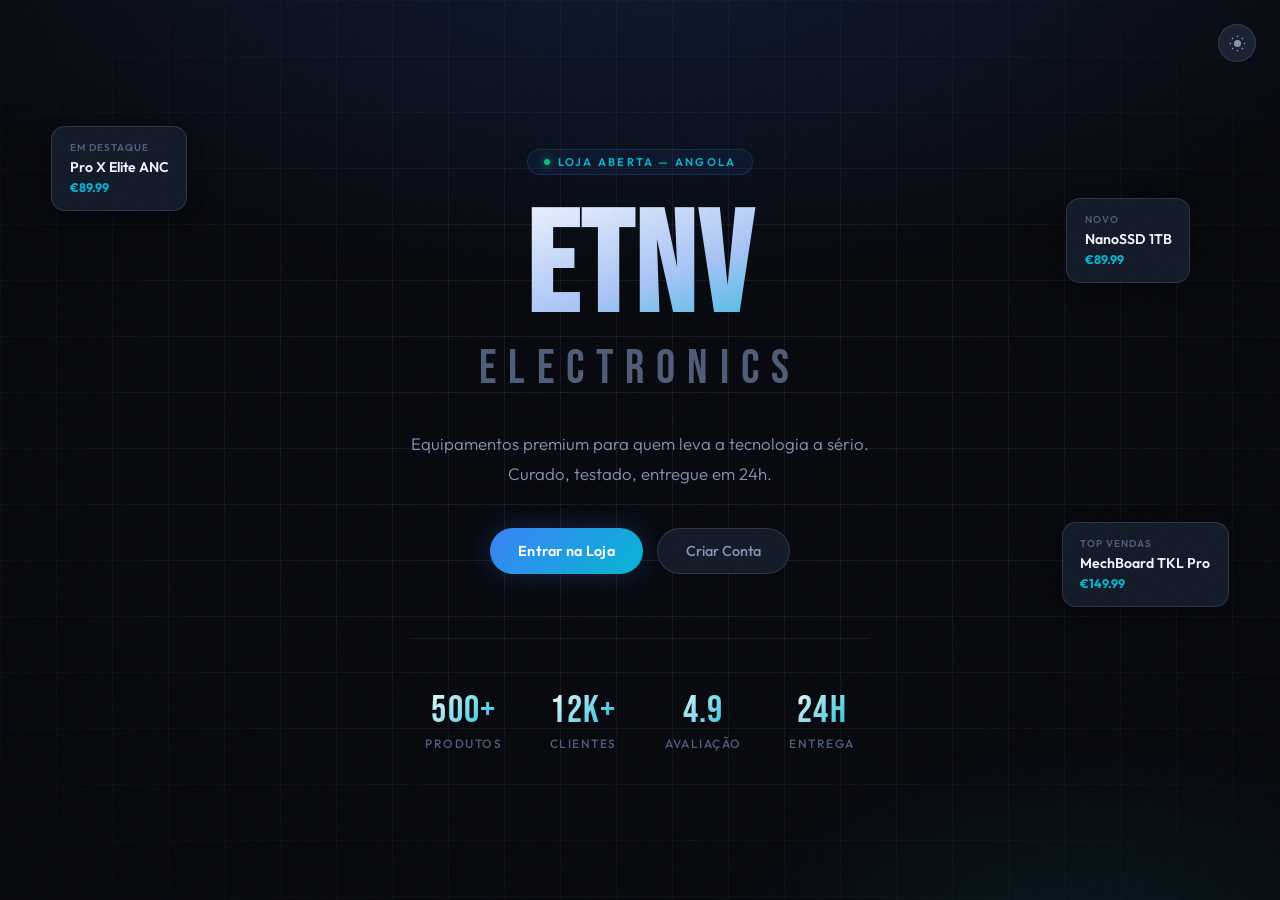
==== commit 4d4b253f: "melhoria do front 2.0" ====
--- a/frontend/html/index.html
+++ b/frontend/html/index.html
@@ -8,7 +8,6 @@
     <link rel="stylesheet" href="../css/style.css">
 </head>
 <body>
-    <script src="../js/script.js"></script>
    
         <div id="landing" class="screen active">
   <div class="landing-topbar">
@@ -43,7 +42,7 @@
       Loja Aberta — Angola
     </div>
     <h1 class="landing-title">ETNV</h1>
-    <div class="landing-title-sub">Electronics</div>
+    <div class="landing-title-sub">ELECTRONICS</div>
     <p class="landing-sub">Equipamentos premium para quem leva a tecnologia a sério. Curado, testado, entregue em 24h.</p>
     <div class="landing-btns">
       <button class="btn-primary" onclick="window.location.href='login.html'">
@@ -62,6 +61,8 @@
     </div>
   </div>
 </div>
+
+<script src="../js/script.js"></script>
     
 </body>
 </html>
--- a/frontend/css/style.css
+++ b/frontend/css/style.css
@@ -48,7 +48,7 @@
   --text3:    #9aa3bc;
   --shadow:   0 12px 40px rgba(0,0,0,0.1);
   --shadow-sm:0 4px 16px rgba(0,0,0,0.07);
-  --navbar-bg:rgba(244,246,251,0.9);
+  --navbar-bg:linear-gradient(135deg, #3b82f6 0%, #06b6d4 100%);
 }
 
 /* ═══════════════════════════════════════════════
@@ -97,6 +97,16 @@
 }
 .theme-toggle:hover { border-color: var(--accent); color: var(--accent); }
 .theme-toggle svg { width: 17px; height: 17px; fill: currentColor; }
+
+[data-theme="light"] .theme-toggle {
+  background: rgba(255,255,255,0.15);
+  border: 1px solid rgba(255,255,255,0.3);
+  color: rgba(255,255,255,0.8);
+}
+[data-theme="light"] .theme-toggle:hover {
+  border-color: rgba(255,255,255,0.6);
+  color: white;
+}
 
 /* ═══════════════════════════════════════════════
    LANDING PAGE
@@ -364,6 +374,22 @@
 .field input:focus { border-color: var(--accent); box-shadow: 0 0 0 3px rgba(59,130,246,0.12); }
 .field input::placeholder { color: var(--text3); }
 
+.field.error input {
+  border-color: var(--red);
+  box-shadow: 0 0 0 3px rgba(239,68,68,0.12);
+}
+
+.field-error {
+  color: var(--red);
+  font-size: 0.75rem;
+  margin-top: 4px;
+  display: none;
+}
+
+.field.error .field-error {
+  display: block;
+}
+
 .auth-btn {
   width: 100%; margin-top: 0.5rem;
   padding: 13px;
@@ -402,6 +428,11 @@
   transition: background var(--transition);
 }
 
+[data-theme="light"] .navbar {
+  color: white;
+  border-bottom: 1px solid rgba(255,255,255,0.2);
+}
+
 .nav-logo {
   font-family: var(--font-head);
   font-size: 1.25rem;
@@ -411,6 +442,12 @@
 }
 [data-theme="dark"] .nav-logo {
   background: linear-gradient(135deg, #fff 0%, var(--accent2) 100%);
+  -webkit-background-clip: text;
+  -webkit-text-fill-color: transparent;
+  background-clip: text;
+}
+[data-theme="light"] .nav-logo {
+  background: linear-gradient(135deg, #fff 0%, #e0f2fe 100%);
   -webkit-background-clip: text;
   -webkit-text-fill-color: transparent;
   background-clip: text;
@@ -427,6 +464,14 @@
 }
 .nav-link:hover, .nav-link.active { color: var(--text); background: var(--surface2); }
 
+[data-theme="light"] .nav-link {
+  color: rgba(255,255,255,0.8);
+}
+[data-theme="light"] .nav-link:hover, [data-theme="light"] .nav-link.active {
+  color: white;
+  background: rgba(255,255,255,0.15);
+}
+
 .nav-right { display: flex; align-items: center; gap: 0.6rem; }
 
 .cart-btn {
@@ -440,6 +485,16 @@
   cursor: pointer; transition: all var(--transition);
 }
 .cart-btn:hover { border-color: var(--accent); background: rgba(59,130,246,0.06); }
+
+[data-theme="light"] .cart-btn {
+  background: rgba(255,255,255,0.15);
+  border: 1px solid rgba(255,255,255,0.3);
+  color: white;
+}
+[data-theme="light"] .cart-btn:hover {
+  background: rgba(255,255,255,0.25);
+  border-color: rgba(255,255,255,0.5);
+}
 
 /* Cart icon SVG inline */
 .cart-icon { width: 16px; height: 16px; stroke: currentColor; fill: none; stroke-width: 1.8; }
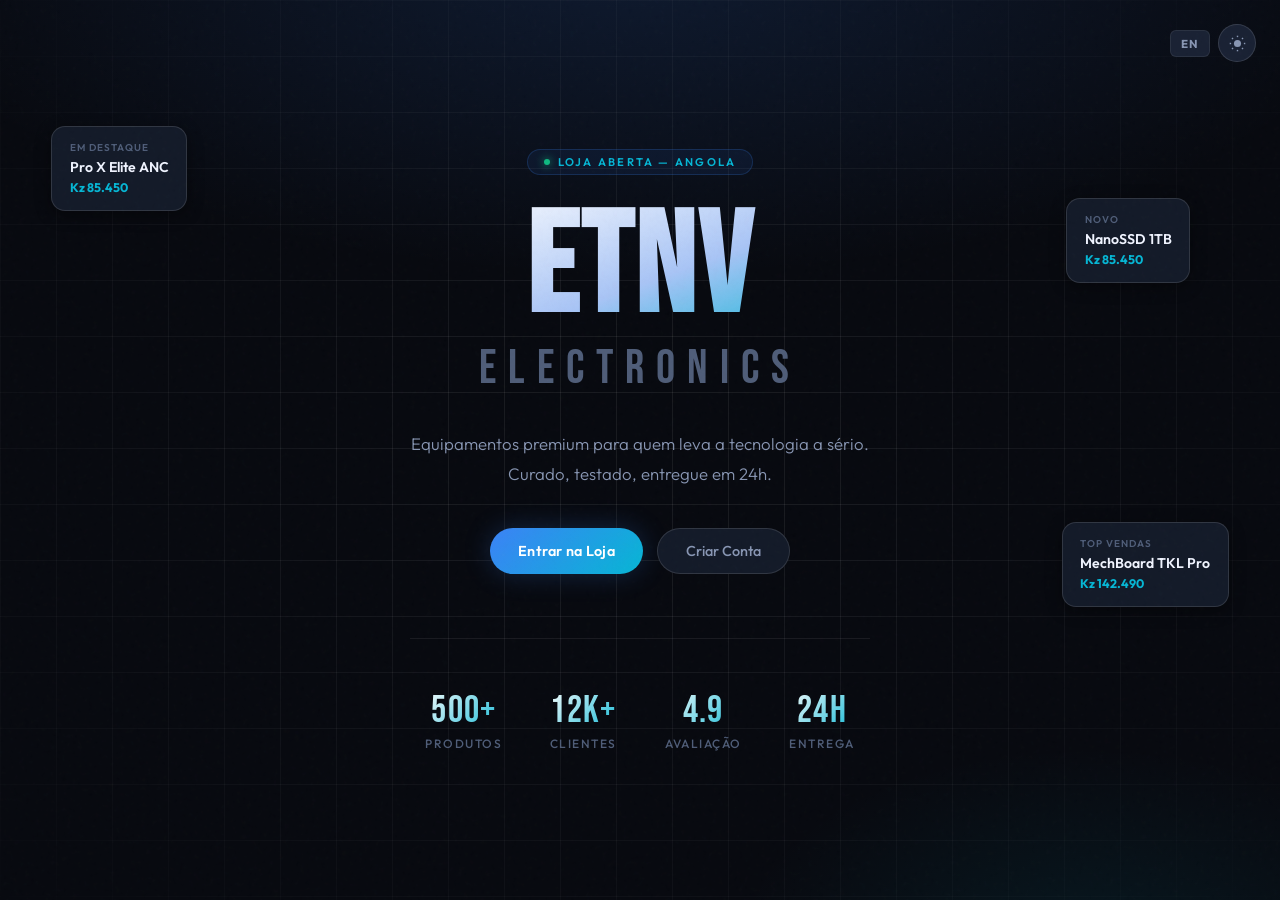
==== commit 1607221c: "actualizao do sitema 2.0" ====
--- a/frontend/html/index.html
+++ b/frontend/html/index.html
@@ -3,66 +3,44 @@
 <head>
     <meta charset="UTF-8">
     <meta name="viewport" content="width=device-width, initial-scale=1.0">
-    <title>ETNV - Bem-vindo</title>
+    <title>ETNV - Electronics</title>
     <link href="https://fonts.googleapis.com/css2?family=Bebas+Neue&family=Outfit:wght@300;400;700&display=swap" rel="stylesheet">
     <link rel="stylesheet" href="../css/style.css">
+    <script>document.documentElement.setAttribute('data-theme', localStorage.getItem('etnv-theme') || 'dark');</script>
 </head>
 <body>
-   
-        <div id="landing" class="screen active">
+<div id="landing" class="screen active">
   <div class="landing-topbar">
+    <button class="lang-btn" onclick="toggleLang()">EN</button>
     <button class="theme-toggle" onclick="toggleTheme()" title="Alternar tema">
       <svg id="theme-icon-landing" viewBox="0 0 24 24"><path d="M21 12.79A9 9 0 1 1 11.21 3 7 7 0 0 0 21 12.79z"/></svg>
     </button>
   </div>
-
   <div class="landing-grid"></div>
-
   <div class="floating-cards">
-    <div class="float-card">
-      <div class="fc-label">Em destaque</div>
-      <div class="fc-name">Pro X Elite ANC</div>
-      <div class="fc-price">€89.99</div>
-    </div>
-    <div class="float-card">
-      <div class="fc-label">Top vendas</div>
-      <div class="fc-name">MechBoard TKL Pro</div>
-      <div class="fc-price">€149.99</div>
-    </div>
-    <div class="float-card">
-      <div class="fc-label">Novo</div>
-      <div class="fc-name">NanoSSD 1TB</div>
-      <div class="fc-price">€89.99</div>
-    </div>
+    <div class="float-card"><div class="fc-label">Em destaque</div><div class="fc-name">Pro X Elite ANC</div><div class="fc-price">Kz 85.450</div></div>
+    <div class="float-card"><div class="fc-label">Top vendas</div><div class="fc-name">MechBoard TKL Pro</div><div class="fc-price">Kz 142.490</div></div>
+    <div class="float-card"><div class="fc-label">Novo</div><div class="fc-name">NanoSSD 1TB</div><div class="fc-price">Kz 85.450</div></div>
   </div>
-
   <div class="landing-content">
-    <div class="brand-badge">
-      <span class="brand-badge-dot"></span>
-      Loja Aberta — Angola
-    </div>
+    <div class="brand-badge"><span class="brand-badge-dot"></span><span data-i18n="landing_badge">Loja Aberta — Angola</span></div>
     <h1 class="landing-title">ETNV</h1>
     <div class="landing-title-sub">ELECTRONICS</div>
-    <p class="landing-sub">Equipamentos premium para quem leva a tecnologia a sério. Curado, testado, entregue em 24h.</p>
+    <p class="landing-sub" data-i18n="landing_sub">Equipamentos premium para quem leva a tecnologia a sério. Curado, testado, entregue em 24h.</p>
     <div class="landing-btns">
-      <button class="btn-primary" onclick="window.location.href='login.html'">
-  Entrar na Loja
-</button>
-
-<button class="btn-ghost" onclick="window.location.href='login.html'">
-  Criar Conta
-</button>
+      <button class="btn-primary" onclick="window.location.href='login.html'"><span data-i18n="btn_enter">Entrar na Loja</span></button>
+      <button class="btn-ghost" onclick="window.location.href='login.html'"><span data-i18n="btn_create">Criar Conta</span></button>
     </div>
     <div class="landing-stats">
-      <div class="stat"><div class="stat-num">500+</div><div class="stat-label">Produtos</div></div>
-      <div class="stat"><div class="stat-num">12K+</div><div class="stat-label">Clientes</div></div>
-      <div class="stat"><div class="stat-num">4.9</div><div class="stat-label">Avaliação</div></div>
-      <div class="stat"><div class="stat-num">24h</div><div class="stat-label">Entrega</div></div>
+      <div class="stat"><div class="stat-num">500+</div><div class="stat-label" data-i18n="stat_products">Produtos</div></div>
+      <div class="stat"><div class="stat-num">12K+</div><div class="stat-label" data-i18n="stat_clients">Clientes</div></div>
+      <div class="stat"><div class="stat-num">4.9</div><div class="stat-label" data-i18n="stat_rating">Avaliação</div></div>
+      <div class="stat"><div class="stat-num">24h</div><div class="stat-label" data-i18n="stat_delivery">Entrega</div></div>
     </div>
   </div>
 </div>
-
+<script src="../js/i18n.js"></script>
+<script src="../js/api.js"></script>
 <script src="../js/script.js"></script>
-    
 </body>
-</html>+</html>
--- a/frontend/css/style.css
+++ b/frontend/css/style.css
@@ -1083,3 +1083,251 @@
    UTILITY
 ═══════════════════════════════════════════════ */
 .hidden { display: none !important; }
+
+/* ═══════════════════════════════════════════════
+   LANGUAGE TOGGLE BUTTON
+═══════════════════════════════════════════════ */
+.lang-btn {
+  background: var(--surface2);
+  border: 1px solid var(--border);
+  color: var(--text2);
+  font-family: var(--font);
+  font-size: 0.72rem;
+  font-weight: 700;
+  letter-spacing: 0.08em;
+  padding: 5px 10px;
+  border-radius: 6px;
+  cursor: pointer;
+  transition: background 0.18s, color 0.18s, border-color 0.18s;
+}
+.lang-btn:hover {
+  background: var(--accent);
+  color: #fff;
+  border-color: var(--accent);
+}
+.landing-topbar {
+  display: flex;
+  gap: 8px;
+  align-items: center;
+}
+
+/* ═══════════════════════════════════════════════
+   PRODUCT DETAIL MODAL
+═══════════════════════════════════════════════ */
+
+.product-modal-overlay {
+  position: fixed;
+  inset: 0;
+  background: rgba(0,0,0,0.72);
+  backdrop-filter: blur(6px);
+  z-index: 1000;
+  display: flex;
+  align-items: center;
+  justify-content: center;
+  padding: 1.5rem;
+  opacity: 0;
+  transition: opacity 0.25s ease;
+}
+.product-modal-overlay.active { opacity: 1; }
+
+.product-modal {
+  background: var(--card-bg);
+  border: 1px solid var(--border);
+  border-radius: var(--radius);
+  max-width: 760px;
+  width: 100%;
+  max-height: 90vh;
+  overflow-y: auto;
+  position: relative;
+  transform: translateY(24px);
+  transition: transform 0.25s ease;
+}
+.product-modal-overlay.active .product-modal { transform: translateY(0); }
+
+.modal-close-btn {
+  position: absolute;
+  top: 1rem;
+  right: 1rem;
+  z-index: 10;
+  background: var(--bg);
+  border: 1px solid var(--border);
+  border-radius: 50%;
+  width: 36px;
+  height: 36px;
+  display: flex;
+  align-items: center;
+  justify-content: center;
+  cursor: pointer;
+  color: var(--text-secondary);
+  transition: all 0.2s;
+}
+.modal-close-btn:hover { background: var(--accent); color: #fff; border-color: var(--accent); }
+.modal-close-btn svg { width: 16px; height: 16px; }
+
+.modal-inner {
+  display: grid;
+  grid-template-columns: 1fr 1fr;
+  gap: 0;
+}
+@media (max-width: 600px) { .modal-inner { grid-template-columns: 1fr; } }
+
+.modal-img-wrap {
+  position: relative;
+  background: var(--bg);
+  border-radius: var(--radius) 0 0 var(--radius);
+  overflow: hidden;
+  min-height: 320px;
+}
+@media (max-width: 600px) { .modal-img-wrap { border-radius: var(--radius) var(--radius) 0 0; min-height: 220px; } }
+
+.modal-product-img {
+  width: 100%;
+  height: 100%;
+  object-fit: cover;
+  display: block;
+}
+
+.modal-info {
+  padding: 2rem 1.75rem;
+  display: flex;
+  flex-direction: column;
+}
+
+.modal-cat {
+  font-size: 0.72rem;
+  font-weight: 600;
+  text-transform: uppercase;
+  letter-spacing: 0.08em;
+  color: var(--accent);
+  margin-bottom: 0.5rem;
+}
+
+.modal-name {
+  font-size: 1.35rem;
+  font-weight: 700;
+  color: var(--text);
+  margin: 0 0 0.75rem;
+  line-height: 1.3;
+}
+
+.modal-price-row {
+  display: flex;
+  align-items: baseline;
+  gap: 0.75rem;
+  margin-bottom: 1rem;
+}
+
+.modal-price {
+  font-size: 1.5rem;
+  font-weight: 800;
+  color: var(--text);
+}
+
+.modal-desc {
+  font-size: 0.9rem;
+  color: var(--text-secondary);
+  line-height: 1.65;
+  margin-bottom: 1.25rem;
+}
+
+.modal-specs {
+  border-top: 1px solid var(--border);
+  padding-top: 1rem;
+  display: flex;
+  flex-direction: column;
+  gap: 0.5rem;
+}
+
+.modal-spec-row {
+  display: flex;
+  justify-content: space-between;
+  font-size: 0.85rem;
+}
+.modal-spec-label { color: var(--text-secondary); }
+.modal-spec-val { color: var(--text); font-weight: 500; }
+
+/* Clickable card cursor */
+.product-card { cursor: pointer; }
+
+/* ═══════════════════════════════════════════════
+   PAYMENT METHODS
+═══════════════════════════════════════════════ */
+
+.payment-section {
+  margin-top: 1.5rem;
+  padding-top: 1.25rem;
+  border-top: 1px solid var(--border);
+}
+
+.payment-title {
+  display: flex;
+  align-items: center;
+  gap: 0.5rem;
+  font-size: 0.95rem;
+  font-weight: 700;
+  color: var(--text);
+  margin-bottom: 0.35rem;
+}
+
+.payment-sub {
+  font-size: 0.78rem;
+  color: var(--text-secondary);
+  margin: 0 0 0.9rem;
+}
+
+.payment-methods {
+  display: flex;
+  flex-direction: column;
+  gap: 0.6rem;
+}
+
+.payment-method-card {
+  display: flex;
+  align-items: center;
+  gap: 0.85rem;
+  padding: 0.75rem 0.9rem;
+  border: 1.5px solid var(--border);
+  border-radius: var(--radius-sm);
+  background: var(--bg);
+  cursor: pointer;
+  transition: all 0.18s ease;
+}
+.payment-method-card:hover {
+  border-color: var(--accent);
+  background: rgba(59,130,246,0.06);
+}
+.payment-method-card.selected {
+  border-color: var(--accent);
+  background: rgba(59,130,246,0.1);
+}
+
+.pm-icon {
+  flex-shrink: 0;
+  width: 40px;
+  height: 40px;
+  border-radius: 8px;
+  overflow: hidden;
+}
+.pm-icon svg { display: block; width: 40px; height: 40px; }
+
+.pm-info { flex: 1; min-width: 0; }
+.pm-name { font-size: 0.87rem; font-weight: 600; color: var(--text); }
+.pm-desc { font-size: 0.74rem; color: var(--text-secondary); margin-top: 1px; white-space: nowrap; overflow: hidden; text-overflow: ellipsis; }
+
+.pm-radio {
+  width: 22px;
+  height: 22px;
+  border: 2px solid var(--border);
+  border-radius: 50%;
+  display: flex;
+  align-items: center;
+  justify-content: center;
+  flex-shrink: 0;
+  transition: all 0.18s;
+}
+.payment-method-card.selected .pm-radio {
+  border-color: var(--accent);
+  background: var(--accent);
+  color: #fff;
+}
+.pm-radio svg { width: 13px; height: 13px; }
